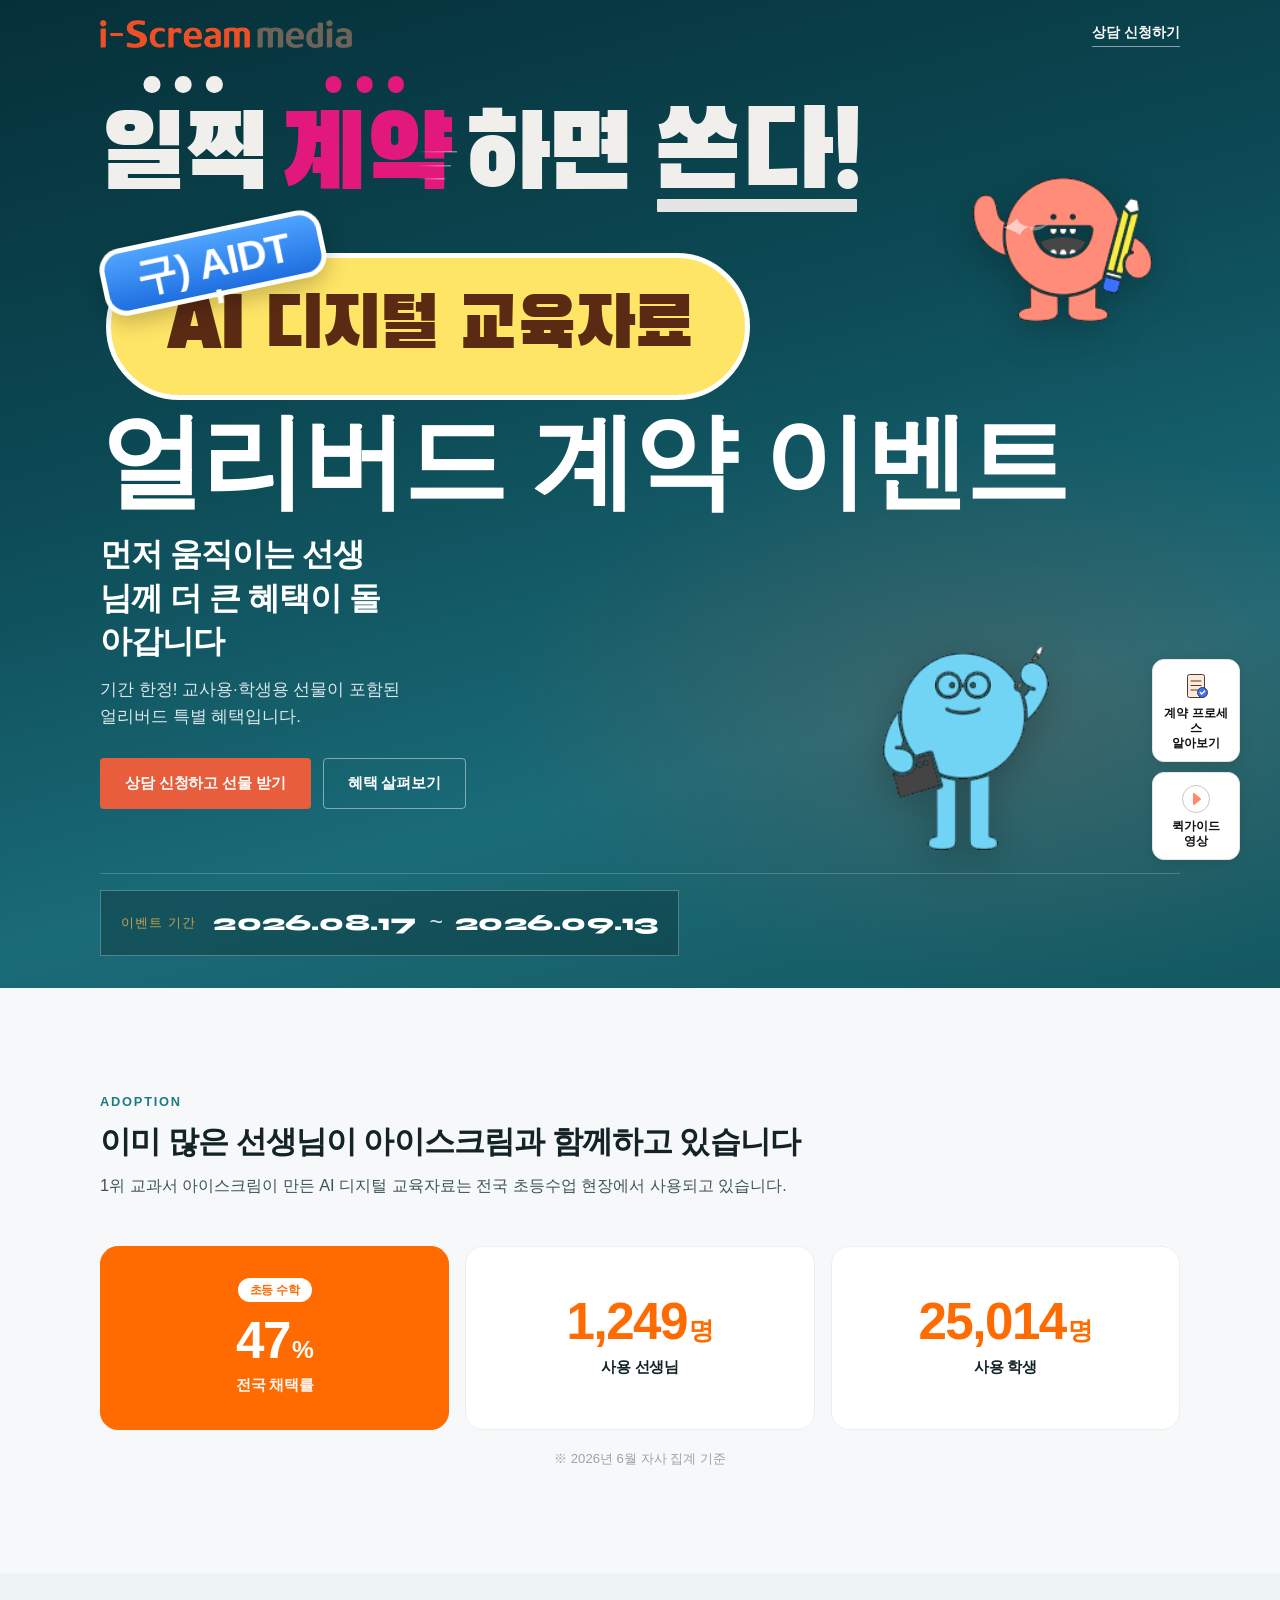
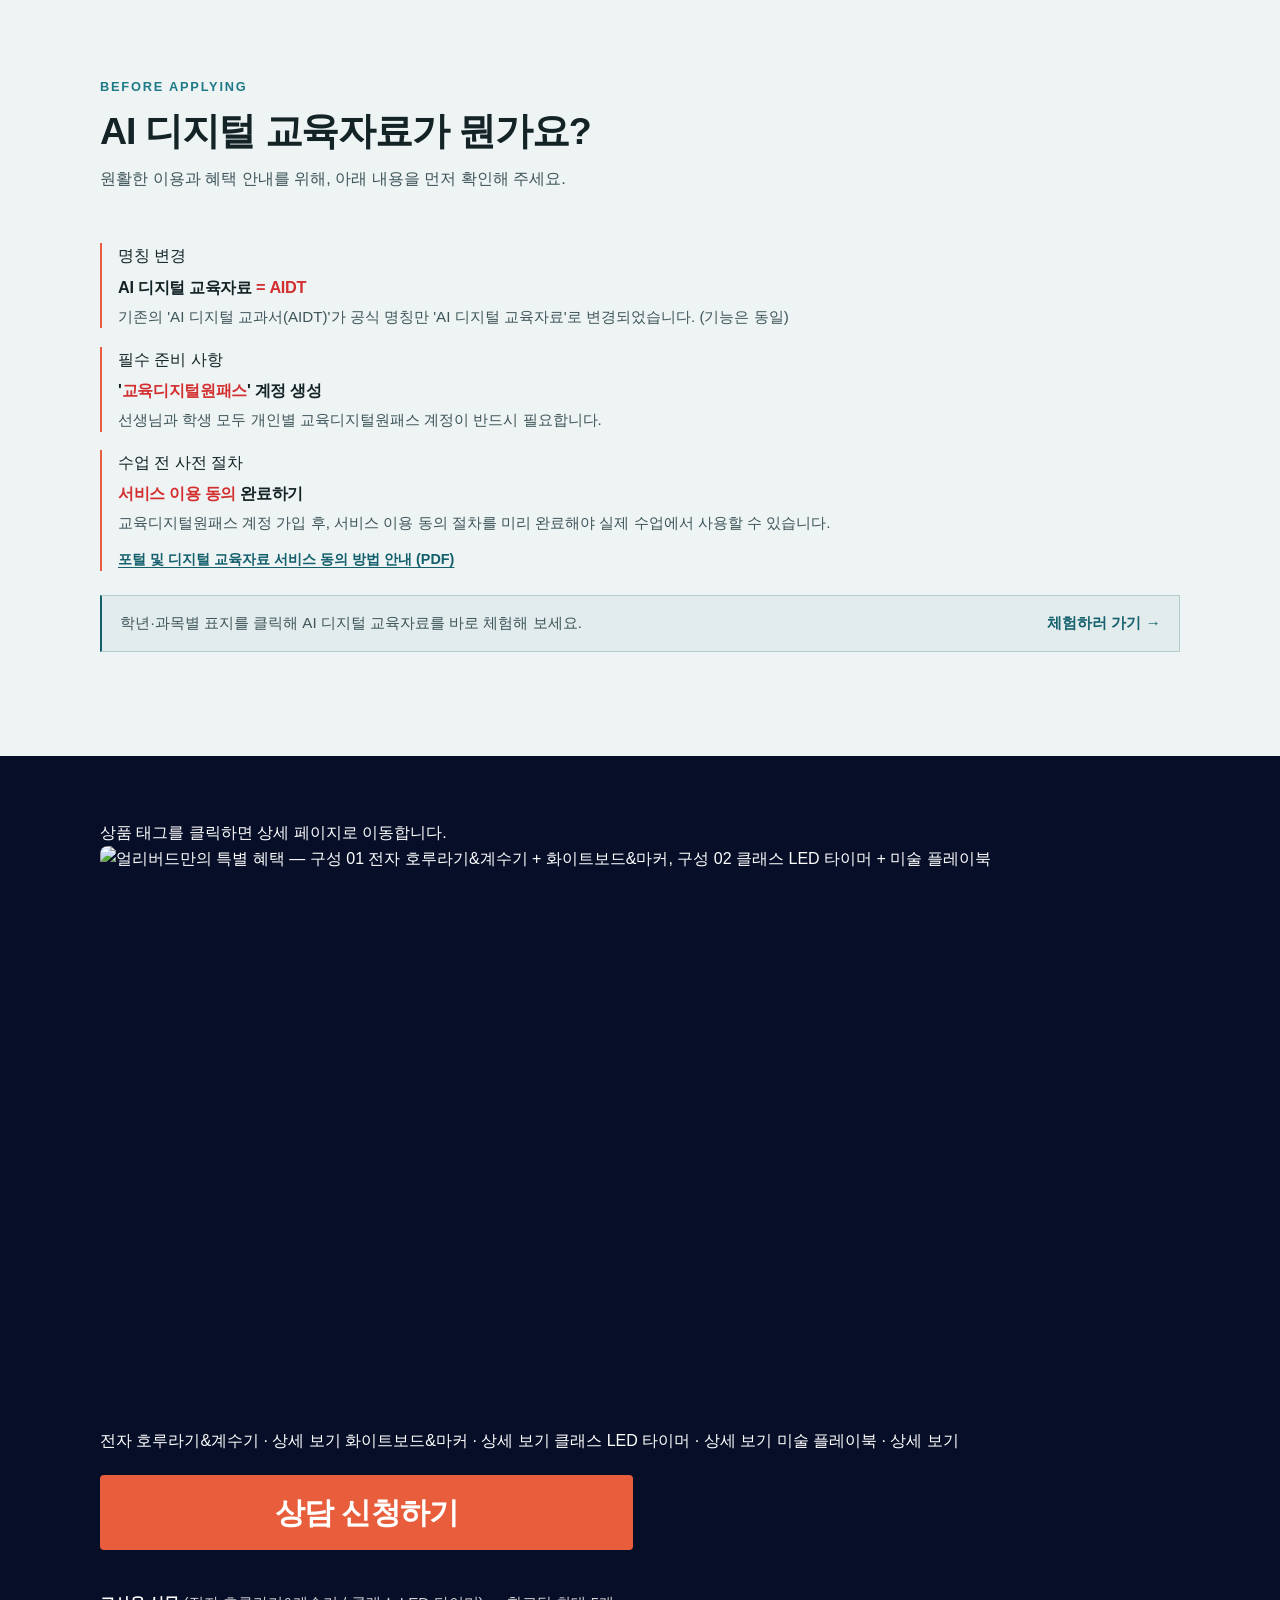
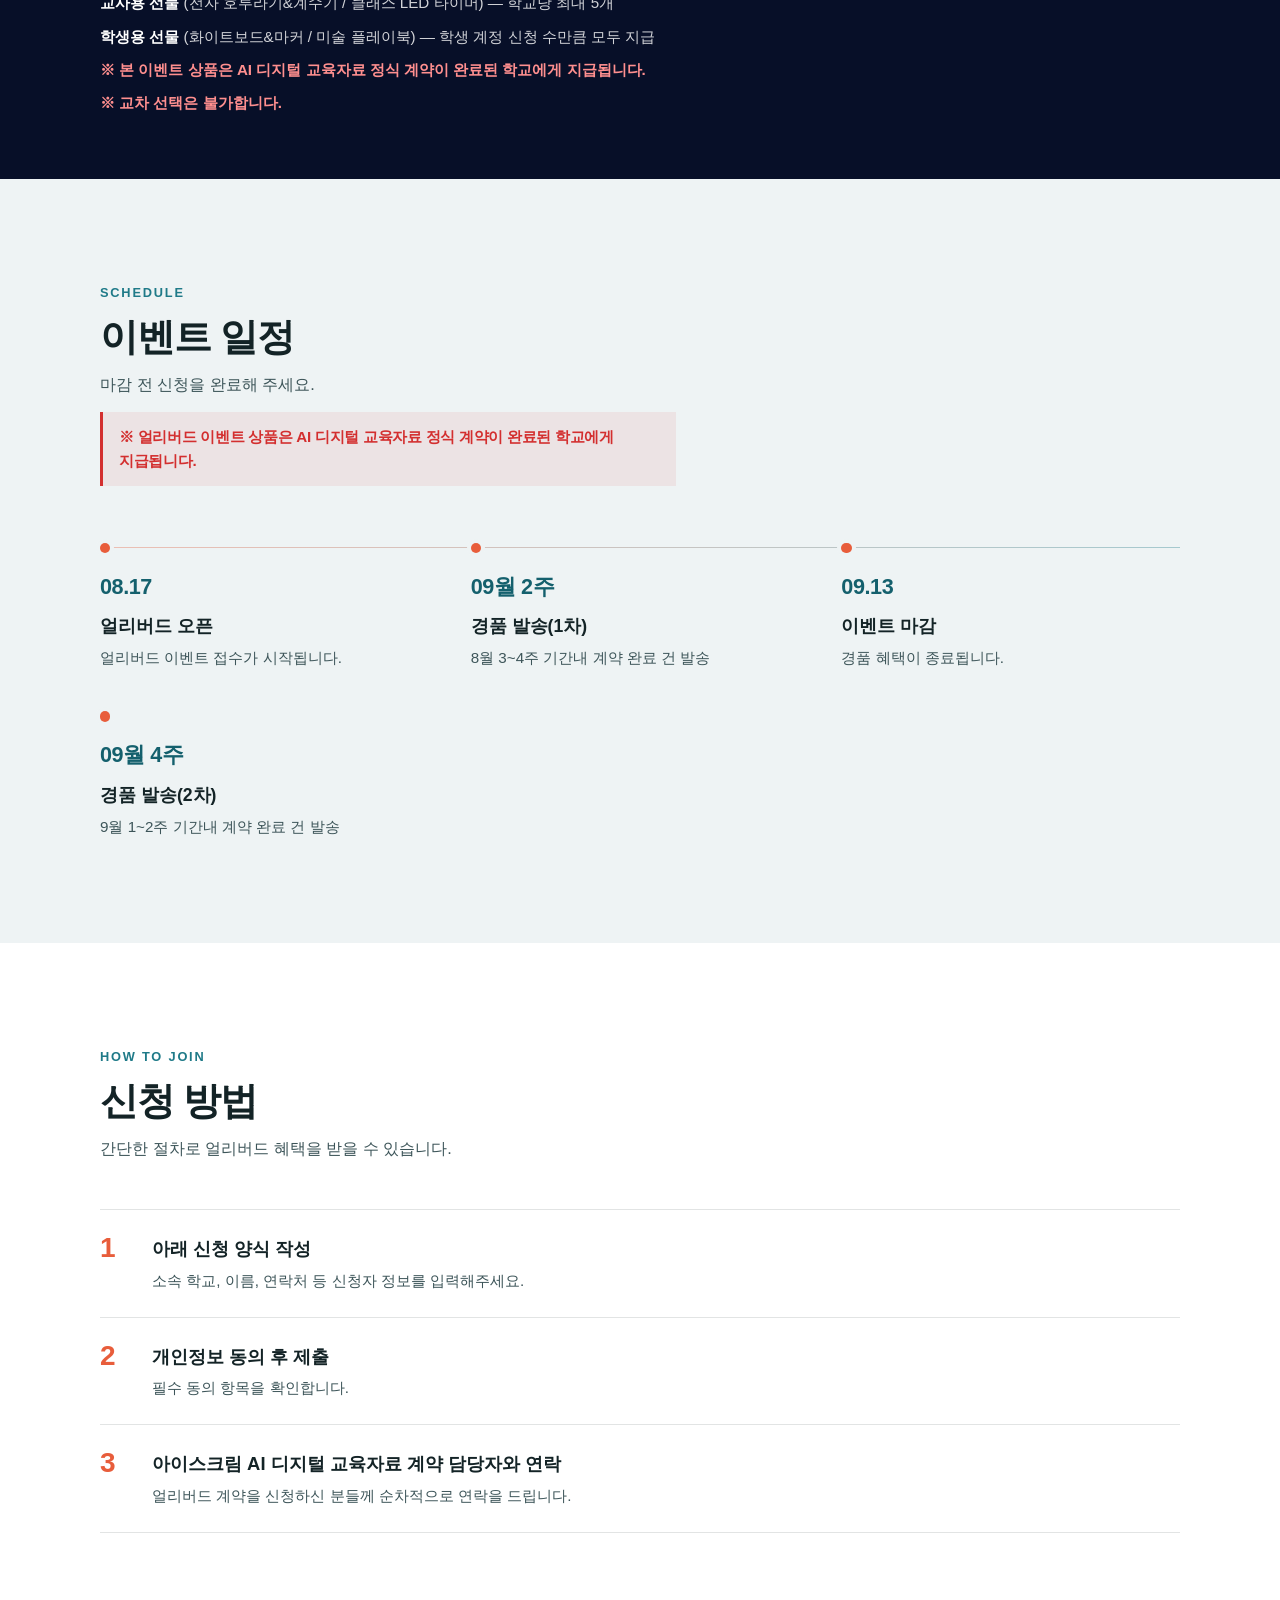
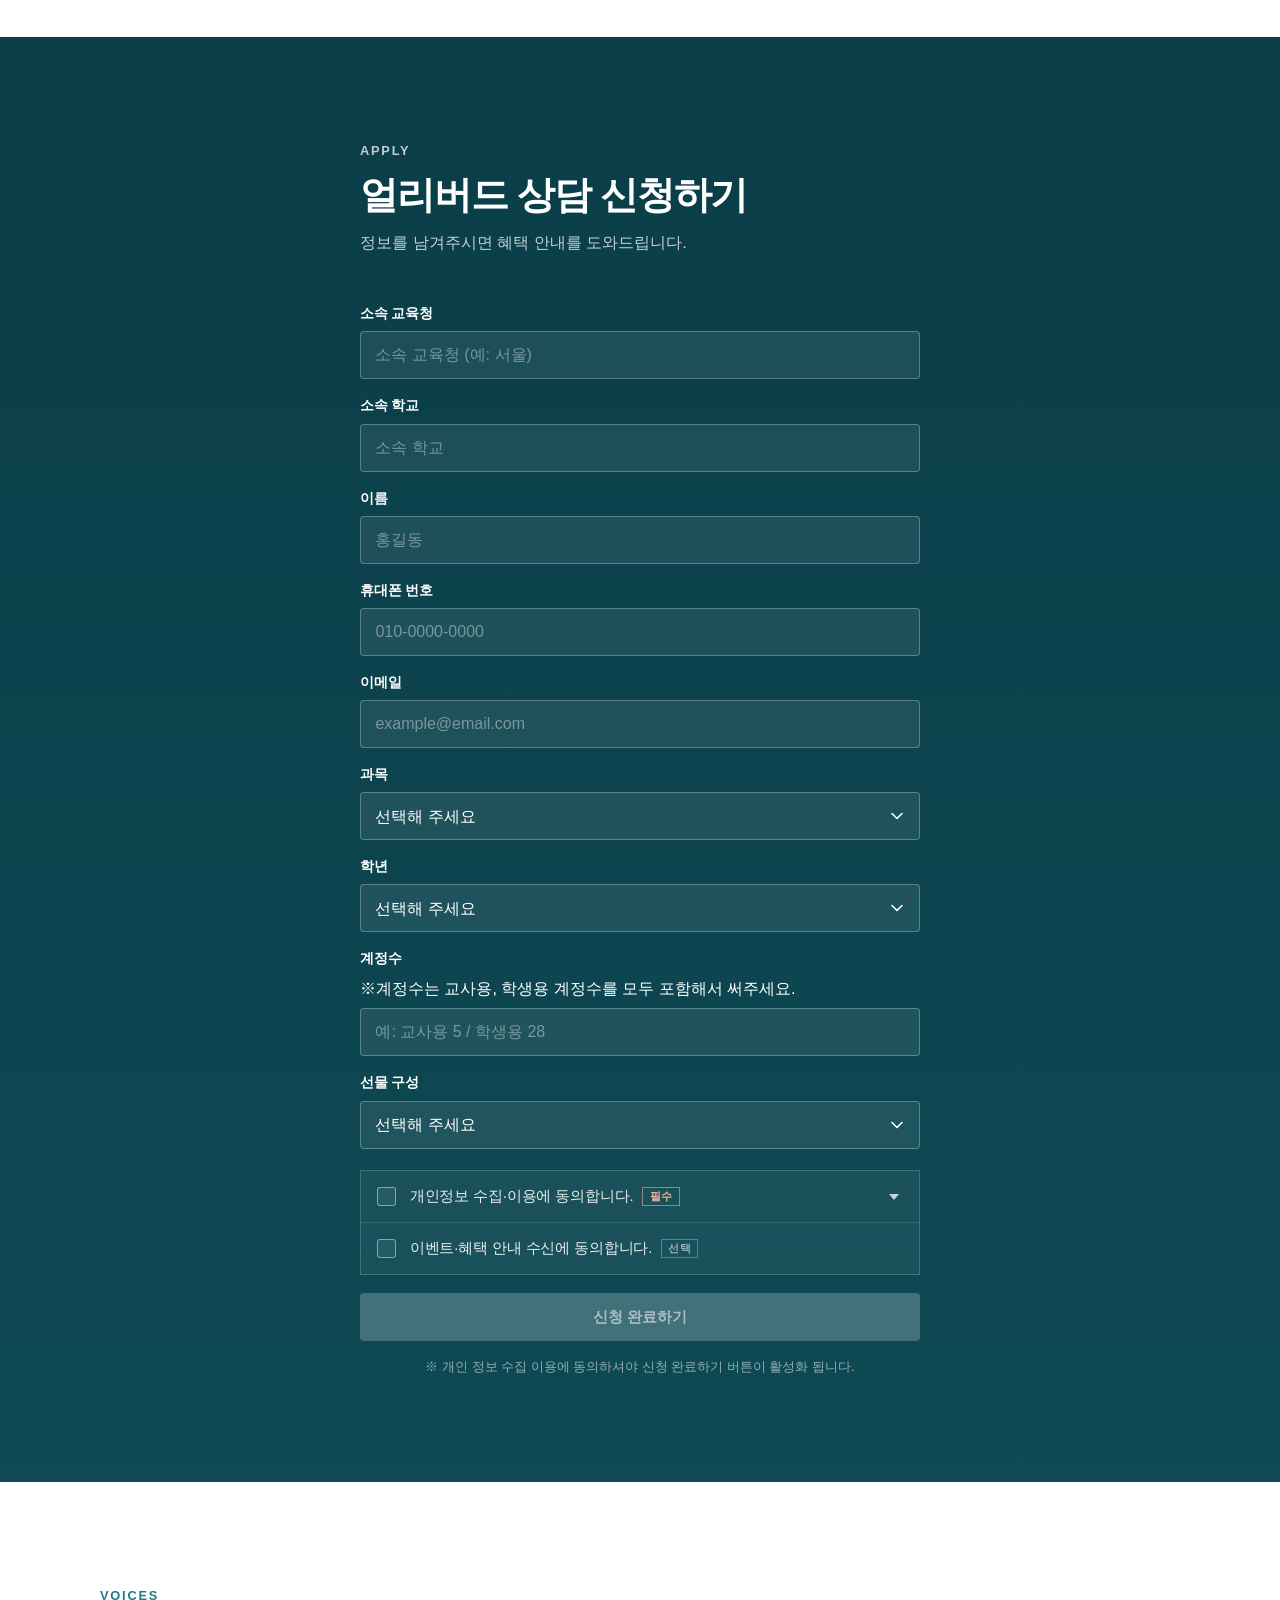
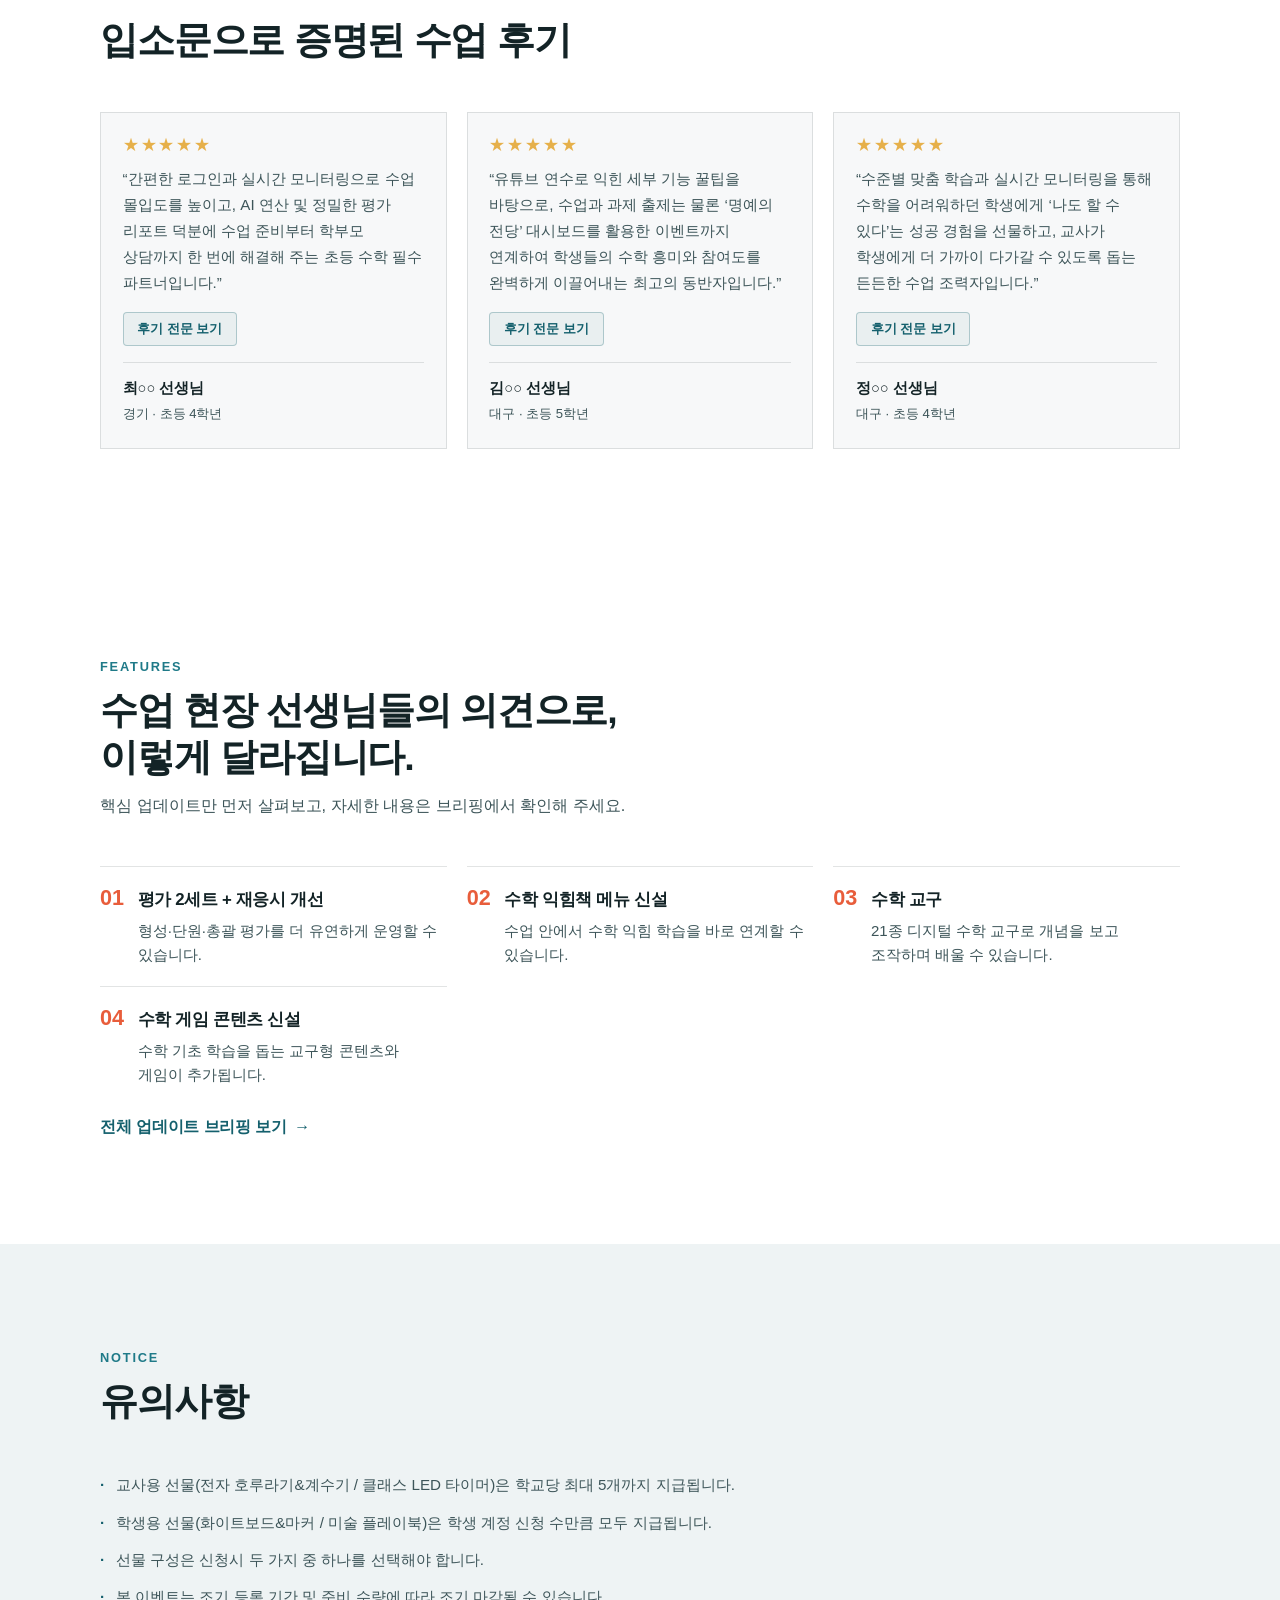
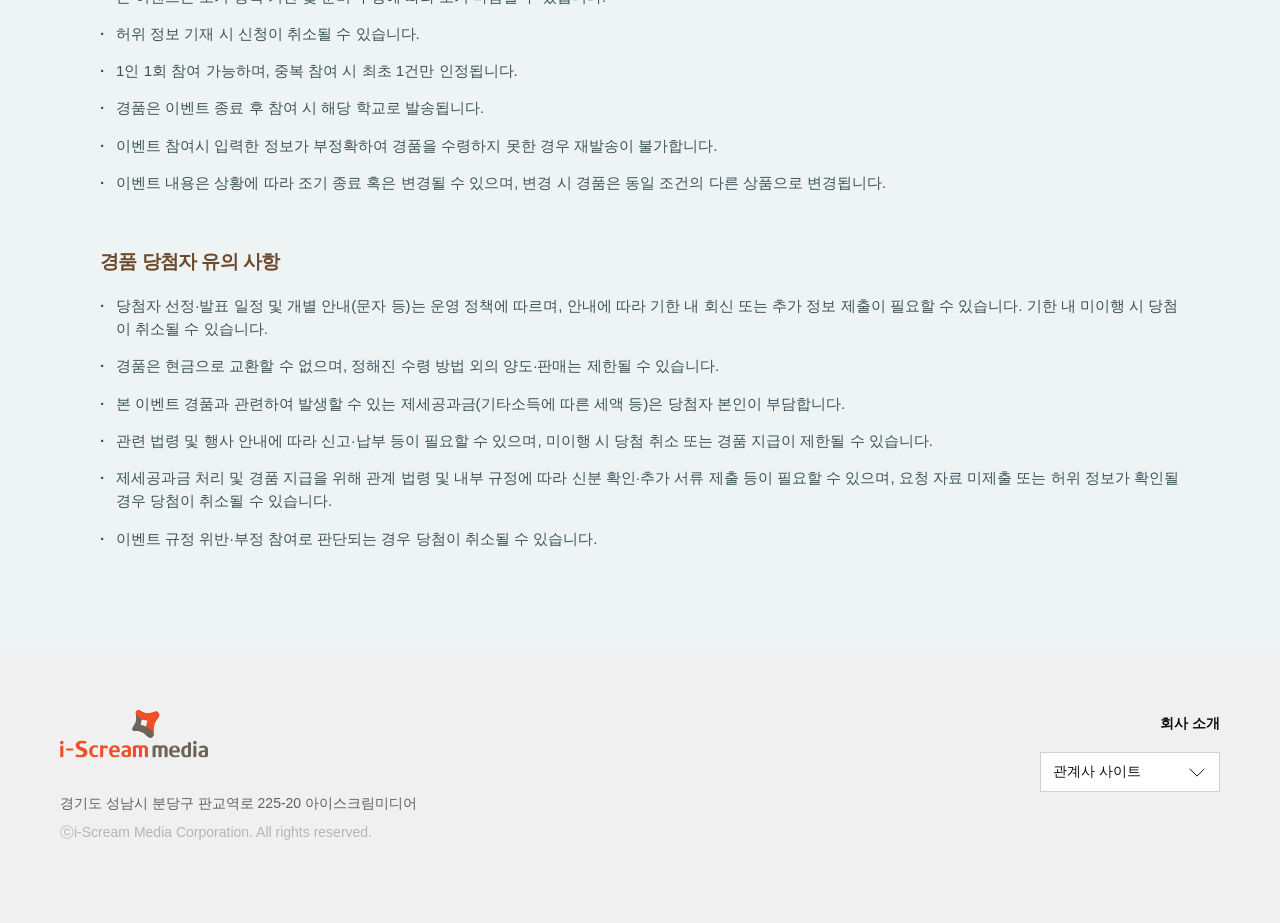
==== index.html @ b5ef143f "Add files via upload" ====
<!DOCTYPE html>
<html lang="ko">
<head>
  <meta charset="UTF-8" />
  <meta name="viewport" content="width=device-width, initial-scale=1.0" />
  <title>Early Bird Event | 얼리버드 이벤트</title>
  <meta name="description" content="얼리버드 이벤트 — 조기 등록 시 특별 혜택을 제공합니다." />
  <link rel="preconnect" href="https://cdn.jsdelivr.net" />
  <link rel="stylesheet" href="https://cdn.jsdelivr.net/gh/orioncactus/pretendard@v1.3.9/dist/web/variable/pretendardvariable-dynamic-subset.min.css" />
  <link rel="preconnect" href="https://fonts.googleapis.com" />
  <link rel="preconnect" href="https://fonts.gstatic.com" crossorigin />
  <link href="https://fonts.googleapis.com/css2?family=Black+Han+Sans&family=Outfit:wght@500;700;800&family=Syne:wght@700;800&display=swap" rel="stylesheet" />
  <link rel="stylesheet" href="css/styles.css" />
</head>
<body>
  <!-- ========== 1. HERO ========== -->
  <header class="hero" id="top">
    <div class="hero__sky" aria-hidden="true"></div>
    <div class="hero__chars" aria-hidden="true">
      <img class="hero__char hero__char--3" src="images/chars/char3.png" alt="" />
      <img class="hero__char hero__char--4" src="images/chars/char4.png" alt="" />
    </div>
    <div class="hero__birds" aria-hidden="true">
      <svg class="bird bird--1" viewBox="0 0 64 24" fill="none"><path d="M2 14c8-2 14-8 18-12 2 6 8 10 16 11-6 2-10 6-12 11C16 18 8 16 2 14Z" fill="currentColor"/><path d="M36 13c8 1 16 0 26-4-6 6-14 10-22 9l-4-5Z" fill="currentColor" opacity=".7"/></svg>
      <svg class="bird bird--2" viewBox="0 0 64 24" fill="none"><path d="M2 14c8-2 14-8 18-12 2 6 8 10 16 11-6 2-10 6-12 11C16 18 8 16 2 14Z" fill="currentColor"/><path d="M36 13c8 1 16 0 26-4-6 6-14 10-22 9l-4-5Z" fill="currentColor" opacity=".7"/></svg>
      <svg class="bird bird--3" viewBox="0 0 64 24" fill="none"><path d="M2 14c8-2 14-8 18-12 2 6 8 10 16 11-6 2-10 6-12 11C16 18 8 16 2 14Z" fill="currentColor"/><path d="M36 13c8 1 16 0 26-4-6 6-14 10-22 9l-4-5Z" fill="currentColor" opacity=".7"/></svg>
    </div>

    <nav class="nav">
      <a
        class="nav__brand"
        href="https://aidt.i-scream.co.kr/"
        target="_blank"
        rel="noopener noreferrer"
      >
        <img
          class="nav__logo"
          src="i-screammedia-logo.png"
          alt="아이스크림미디어"
        />
      </a>
      <a class="nav__cta" href="#apply">상담 신청하기</a>
    </nav>

    <div class="hero__content">
      <div class="hero__headline">
        <p class="hero__hook" aria-label="일찍 계약하면 쏜다!">
          <span class="hook__part hook__part--early">일찍</span>
          <span class="hook__part hook__part--key">계약</span>
          <span class="hook__part hook__part--mid">하면</span>
          <span class="hook__part hook__part--bang">쏜다!</span>
        </p>

        <div class="aidt-badge" aria-label="구) AIDT AI 디지털 교육자료">
          <span class="aidt-badge__tag">구) AIDT</span>
          <span class="aidt-badge__bar">AI 디지털 교육자료</span>
        </div>

        <p class="hero__brand">얼리버드 계약 이벤트</p>
      </div>
      <h1 class="hero__title">먼저 움직이는 선생님께 더 큰 혜택이 돌아갑니다</h1>
      <p class="hero__lead">기간 한정! 교사용·학생용 선물이 포함된 얼리버드 특별 혜택입니다.</p>
      <div class="hero__actions">
        <a class="btn btn--primary btn--hero-pulse" href="#apply">상담 신청하고 선물 받기</a>
        <a class="btn btn--ghost" href="#benefits">혜택 살펴보기</a>
      </div>
    </div>

    <div class="hero__meta">
      <p class="hero__period hero__period--emphasis">
        <span class="label">이벤트 기간</span>
        <strong>2026.08.17 <span class="hero__period-sep">~</span> 2026.09.13</strong>
      </p>
    </div>
  </header>

  <main>

    <!-- ========== ADOPTION ========== -->
    <section class="section adoption" id="adoption">
      <div class="container">
        <header class="section__head">
          <p class="eyebrow">Adoption</p>
          <h2 class="section__title">이미 많은 선생님이 아이스크림과 함께하고 있습니다</h2>
          <p class="section__desc">
            1위 교과서 아이스크림이 만든 AI 디지털 교육자료는 전국 초등수업 현장에서 사용되고 있습니다.
          </p>
        </header>

        <div class="adoption__stats">
          <div class="adoption__stat adoption__stat--highlight">
            <p class="adoption__badge">초등 수학</p>
            <p class="adoption__value">47<span>%</span></p>
            <p class="adoption__meta">전국 채택률</p>
          </div>
          <div class="adoption__stat">
            <p class="adoption__value">1,249<span>명</span></p>
            <p class="adoption__meta">사용 선생님</p>
          </div>
          <div class="adoption__stat">
            <p class="adoption__value">25,014<span>명</span></p>
            <p class="adoption__meta">사용 학생</p>
          </div>
        </div>
        <p class="adoption__note">※ 2026년 6월 자사 집계 기준</p>
      </div>
    </section>


    <!-- ========== 5-1. PREP BEFORE APPLY ========== -->
    <section class="section prep" id="prep">
      <div class="container">
        <header class="section__head">
          <p class="eyebrow">Before applying</p>
          <h2 class="section__title">AI 디지털 교육자료가 뭔가요?</h2>
          <p class="section__desc">원활한 이용과 혜택 안내를 위해, 아래 내용을 먼저 확인해 주세요.</p>
        </header>

        <div class="prep-note">
          <ul class="prep-note__list">
            <li>
              <p class="prep-note__label">명칭 변경</p>
              <strong>AI 디지털 교육자료 <em class="prep-note__em">= AIDT</em></strong>
              <span>기존의 'AI 디지털 교과서(AIDT)'가 공식 명칭만 'AI 디지털 교육자료'로 변경되었습니다. (기능은 동일)</span>
            </li>
            <li>
              <p class="prep-note__label">필수 준비 사항</p>
              <strong>'<em class="prep-note__em">교육디지털원패스</em>' 계정 생성</strong>
              <span>선생님과 학생 모두 개인별 교육디지털원패스 계정이 반드시 필요합니다.</span>
            </li>
            <li>
              <p class="prep-note__label">수업 전 사전 절차</p>
              <strong><em class="prep-note__em">서비스 이용 동의</em> 완료하기</strong>
              <span>교육디지털원패스 계정 가입 후, 서비스 이용 동의 절차를 미리 완료해야 실제 수업에서 사용할 수 있습니다.</span>
              <a
                class="prep-note__file"
                href="./포털%20및%20디지털%20교육자료%20서비스%20동의%20방법안내_v1.4.pdf"
                download="포털 및 디지털 교육자료 서비스 동의 방법안내_v1.4.pdf"
                target="_blank"
                rel="noopener noreferrer"
              >
                포털 및 디지털 교육자료 서비스 동의 방법 안내 (PDF)
              </a>
            </li>
          </ul>
          <a
            class="prep-note__cta"
            href="https://aidt.i-scream.co.kr/"
            target="_blank"
            rel="noopener noreferrer"
          >
            학년·과목별 표지를 클릭해 AI 디지털 교육자료를 바로 체험해 보세요.
            <span>체험하러 가기 →</span>
          </a>
        </div>
      </div>
    </section>


    <!-- ========== 2. BENEFITS ========== -->
    <section class="section benefits benefits--banner" id="benefits">
      <div class="container">
        <p class="benefits-banner__hint">상품 태그를 클릭하면 상세 페이지로 이동합니다.</p>
        <figure class="benefits-banner">
          <img
            src="gift1.png"
            alt="얼리버드만의 특별 혜택 — 구성 01 전자 호루라기&amp;계수기 + 화이트보드&amp;마커, 구성 02 클래스 LED 타이머 + 미술 플레이북"
            width="2790"
            height="1504"
            loading="eager"
            decoding="async"
          />
          <div class="benefits-hotspots">
            <a
              class="benefits-hotspot benefits-hotspot--1"
              href="https://i-screammall.co.kr/goods/detail/1154176?infDispCtgNoGbCd=06&amp;infDispCtgNo="
              target="_blank"
              rel="noopener noreferrer"
            >
              <span class="benefits-hotspot__dot" aria-hidden="true"></span>
              <span class="benefits-hotspot__label">전자 호루라기&amp;계수기 · 상세 보기</span>
            </a>
            <a
              class="benefits-hotspot benefits-hotspot--2"
              href="https://i-screammall.co.kr/goods/detail/945533?infDispCtgNoGbCd=06&amp;infDispCtgNo="
              target="_blank"
              rel="noopener noreferrer"
            >
              <span class="benefits-hotspot__dot" aria-hidden="true"></span>
              <span class="benefits-hotspot__label">화이트보드&amp;마커 · 상세 보기</span>
            </a>
            <a
              class="benefits-hotspot benefits-hotspot--3 benefits-hotspot--label-left"
              href="https://i-screammall.co.kr/goods/detail/11262295?infDispCtgNoGbCd=06&amp;infDispCtgNo="
              target="_blank"
              rel="noopener noreferrer"
            >
              <span class="benefits-hotspot__dot" aria-hidden="true"></span>
              <span class="benefits-hotspot__label">클래스 LED 타이머 · 상세 보기</span>
            </a>
            <a
              class="benefits-hotspot benefits-hotspot--4 benefits-hotspot--label-left"
              href="https://i-screammall.co.kr/goods/detail/889853?infDispCtgNoGbCd=06&amp;infDispCtgNo="
              target="_blank"
              rel="noopener noreferrer"
            >
              <span class="benefits-hotspot__dot" aria-hidden="true"></span>
              <span class="benefits-hotspot__label">미술 플레이북 · 상세 보기</span>
            </a>
          </div>
        </figure>

        <div class="benefits-actions">
          <a class="btn btn--primary benefits-actions__btn" href="#apply">상담 신청하기</a>
        </div>

        <ul class="gift-notes">
          <li><strong>교사용 선물</strong> (전자 호루라기&amp;계수기 / 클래스 LED 타이머) — 학교당 최대 5개</li>
          <li><strong>학생용 선물</strong> (화이트보드&amp;마커 / 미술 플레이북) — 학생 계정 신청 수만큼 모두 지급</li>
          <li class="gift-notes__alert">※ 본 이벤트 상품은 AI 디지털 교육자료 정식 계약이 완료된 학교에게 지급됩니다.</li>
          <li class="gift-notes__alert">※ 교차 선택은 불가합니다.</li>
        </ul>
      </div>
    </section>


    <!-- ========== 4. PERIOD / TIMELINE ========== -->
    <section class="section timeline" id="period">
      <div class="container">
        <header class="section__head">
          <p class="eyebrow">Schedule</p>
          <h2 class="section__title">이벤트 일정</h2>
          <p class="section__desc">마감 전 신청을 완료해 주세요.</p>
          <p class="timeline__note">※ 얼리버드 이벤트 상품은 AI 디지털 교육자료 정식 계약이 완료된 학교에게 지급됩니다.</p>
        </header>

        <ol class="steps">
          <li class="step">
            <span class="step__date">08.17</span>
            <h3 class="step__title">얼리버드 오픈</h3>
            <p class="step__text">얼리버드 이벤트 접수가 시작됩니다.</p>
          </li>
          <li class="step">
            <span class="step__date">09월 2주</span>
            <h3 class="step__title">경품 발송(1차)</h3>
            <p class="step__text">8월 3~4주 기간내 계약 완료 건 발송</p>
          </li>
          <li class="step">
            <span class="step__date">09.13</span>
            <h3 class="step__title step__title--alert">이벤트 마감</h3>
            <p class="step__text">경품 혜택이 종료됩니다.</p>
          </li>
          <li class="step">
            <span class="step__date">09월 4주</span>
            <h3 class="step__title">경품 발송(2차)</h3>
            <p class="step__text">9월 1~2주 기간내 계약 완료 건 발송</p>
          </li>
        </ol>
      </div>
    </section>


    <!-- ========== 5. HOW TO APPLY ========== -->
    <section class="section how" id="how">
      <div class="container">
        <header class="section__head">
          <p class="eyebrow">How to join</p>
          <h2 class="section__title">신청 방법</h2>
          <p class="section__desc">간단한 절차로 얼리버드 혜택을 받을 수 있습니다.</p>
        </header>

        <ol class="howto">
          <li class="howto__item">
            <span class="howto__num">1</span>
            <div>
              <h3><!-- 수정 -->아래 신청 양식 작성</h3>
              <p>소속 학교, 이름, 연락처 등 신청자 정보를 입력해주세요.</p>
            </div>
          </li>
          <li class="howto__item">
            <span class="howto__num">2</span>
            <div>
              <h3><!-- 수정 -->개인정보 동의 후 제출</h3>
              <p><!-- 수정 -->필수 동의 항목을 확인합니다.</p>
            </div>
          </li>
          <li class="howto__item">
            <span class="howto__num">3</span>
            <div>
              <h3>아이스크림 AI 디지털 교육자료 계약 담당자와 연락</h3>
              <p>얼리버드 계약을 신청하신 분들께 순차적으로 연락을 드립니다.</p>
            </div>
          </li>
        </ol>
      </div>
    </section>


    <!-- ========== 6. APPLY CTA / FORM ========== -->
    <section class="section apply" id="apply">
      <div class="container container--narrow">
        <header class="section__head section__head--light">
          <p class="eyebrow">Apply</p>
          <h2 class="section__title">얼리버드 상담 신청하기</h2>
          <p class="section__desc">정보를 남겨주시면 혜택 안내를 도와드립니다.</p>
        </header>

        <form class="form" action="#" method="post">
          <div class="form__row">
            <label for="office">소속 교육청</label>
            <input id="office" name="office" type="text" placeholder="소속 교육청 (예: 서울)" required />
          </div>
          <div class="form__row">
            <label for="school">소속 학교</label>
            <input id="school" name="school" type="text" placeholder="소속 학교" required />
          </div>
          <div class="form__row">
            <label for="name">이름</label>
            <input id="name" name="name" type="text" placeholder="홍길동" autocomplete="name" required />
          </div>
          <div class="form__row">
            <label for="phone">휴대폰 번호</label>
            <input
              id="phone"
              name="phone"
              type="tel"
              placeholder="010-0000-0000"
              autocomplete="tel"
              inputmode="numeric"
              pattern="\d{3}-\d{3,4}-\d{4}"
              title="000-0000-0000 형식으로 입력해 주세요"
              required
            />
          </div>
          <div class="form__row">
            <label for="email">이메일</label>
            <input id="email" name="email" type="email" placeholder="example@email.com" autocomplete="email" required />
          </div>
          <div class="form__row">
            <label for="subject">과목</label>
            <select id="subject" name="subject" required>
              <option value="">선택해 주세요</option>
              <option value="수학">수학</option>
              <option value="영어">영어</option>
            </select>
          </div>
          <div class="form__row">
            <label for="grade">학년</label>
            <select id="grade" name="grade" required>
              <option value="">선택해 주세요</option>
              <option value="3학년">3학년</option>
              <option value="4학년">4학년</option>
              <option value="5학년">5학년</option>
              <option value="6학년">6학년</option>
            </select>
          </div>
          <div class="form__row">
            <label for="accounts">계정수</label>
            <p class="form__hint">※계정수는 교사용, 학생용 계정수를 모두 포함해서 써주세요.</p>
            <input
              id="accounts"
              name="accounts"
              type="text"
              placeholder="예: 교사용 5 / 학생용 28"
              required
            />
          </div>
          <div class="form__row">
            <label for="gift">선물 구성</label>
            <select id="gift" name="gift" required>
              <option value="">선택해 주세요</option>
              <option value="pack1">구성 01 · 전자 호루라기&amp;계수기 + 화이트보드&amp;마커</option>
              <option value="pack2">구성 02 · 클래스 LED 타이머 + 미술 플레이북</option>
            </select>
          </div>

          <div class="consent">
            <div class="consent-item">
              <div class="check-row">
                <label class="check">
                  <input id="privacy" type="checkbox" name="privacy" required />
                  <span class="check__box" aria-hidden="true"></span>
                  <span class="check__text">
                    개인정보 수집·이용에 동의합니다.
                    <em class="check__badge check__badge--required">필수</em>
                  </span>
                </label>
                <button
                  type="button"
                  class="consent-toggle"
                  aria-expanded="false"
                  aria-controls="privacy-detail"
                  aria-label="개인정보 수집·이용 안내 펼치기"
                >
                  <span class="consent-toggle__icon" aria-hidden="true"></span>
                </button>
              </div>
              <div class="consent-detail" id="privacy-detail" hidden>
                <p class="consent-detail__title">※ 개인정보 수집·이용 안내</p>
                <p>이벤트 참여 확인, 당첨자 선정 및 경품 발송을 위해 개인정보(소속 교육청, 학교명, 이름, 연락처)를 수집·이용합니다.</p>
                <p>수집된 개인정보는 이벤트 운영, 본인 확인, 중복 참여 방지, 당첨 안내 및 경품 발송 목적으로만 이용되며 개인정보는 이벤트 종료 및 경품 발송 목적 달성 시 즉시 파기합니다.</p>
                <p class="consent-detail__subtitle">[개인정보 제3자 제공 안내]</p>
                <ul>
                  <li>제공받는 자 : 다우기술</li>
                  <li>제공 항목 : 이름, 연락처</li>
                  <li>제공 목적 : 경품 발송</li>
                  <li>보유 및 이용 기간 : 경품 발송 완료 시까지</li>
                </ul>
                <p>※ 개인정보 수집·이용 및 제3자 제공에 동의를 거부할 권리가 있으나 동의하지 않을 경우 이벤트 참여 및 경품 제공이 제한될 수 있습니다.</p>
              </div>
            </div>
            <label class="check">
              <input type="checkbox" name="marketing" />
              <span class="check__box" aria-hidden="true"></span>
              <span class="check__text">
                이벤트·혜택 안내 수신에 동의합니다.
                <em class="check__badge check__badge--optional">선택</em>
              </span>
            </label>
          </div>

          <button class="btn btn--primary btn--block" type="submit" id="submit-btn" disabled>신청 완료하기</button>
          <p class="form__note">※ 개인 정보 수집 이용에 동의하셔야 신청 완료하기 버튼이 활성화 됩니다.</p>
        </form>
      </div>
    </section>


    <!-- ========== VOICES / REVIEWS ========== -->
    <section class="section voices" id="reviews">
      <div class="container">
        <header class="section__head">
          <p class="eyebrow">Voices</p>
          <h2 class="section__title">입소문으로 증명된 수업 후기</h2>
        </header>

        <div class="review-grid">
          <article class="review-card">
            <p class="review-card__rating" aria-label="별점 5점">★★★★★</p>
            <p class="review-card__body">“간편한 로그인과 실시간 모니터링으로 수업 몰입도를 높이고, AI 연산 및 정밀한 평가 리포트 덕분에 수업 준비부터 학부모 상담까지 한 번에 해결해 주는 초등 수학 필수 파트너입니다.”</p>
            <button type="button" class="review-more-btn" data-review="review-1" data-review-name="최○○ 선생님" data-review-school="경기 · 초등 4학년">후기 전문 보기</button>
            <footer class="review-card__author">
              <span class="review-card__name">최○○ 선생님</span>
              <span class="review-card__school">경기 · 초등 4학년</span>
            </footer>
            <template id="reviewFull-review-1">
              <p>안녕하세요. 저는 수학 4학년을 사용하고 있습니다. 저는 아이스크림 AIDT를 다음과 같이 사용하고 있습니다.</p>
              <strong>1. (프롤로그) 로그인 지옥에서 해방</strong>
              <p>헬스장에서 가장 무거운 것은 헬스장 출입문이라고 하듯이, 에듀테크 사용에 있어서 가장 어려운 것은 로그인입니다. 여러 선생님들이 로그인 과정에서 한계를 느끼시고 많은 포기를 하곤 하죠. 하지만 AIDT는 일단 코드로 로그인을 하여 로그인 지옥에서 해방 될 수 있습니다.</p>
              <strong>2. (but! 로그인의 속도가 각자 다름에도 불구하고) ‘스스로 학습’을 통한 시간 조절</strong>
              <p>초등학교 어린이들은 그 누구보다 인내심이 부족합니다. 로그인의 속도는 각자 다른데, 똑똑하고 눈치빠르게 빨리 로그인을 완료한 어린이들은 아쉽게도 인내심이 부족합니다. ‘로그인 했어요, 뭐해야 되요?’ ‘로그인 했어요, 뭐해야 되요?’ 이제 이 말을 듣지 않아도 됩니다. 로그인을 빨리 하고 준비가 완료된 학생들은 ‘스스로 학습’에 들어가서 &lt;AI매일수학&gt;을 통해 배운 내용을 복습할 수 있죠. 여기서 중요한 것은 이미 수업한 내용에서만 할 수 있다는 것! 배우지 않은 내용은 실행이 되지 않아서 좋습니다. 그리고 연산의 필요성은 두말하면 잔소리입니다. &lt;AI연산&gt;으로 무한의 연산 연습을 할 수 있습니다. 여기서 끝이 아니라 &lt;오답 노트&gt;, &lt;선생님 과제&gt;까지 기다릴 시간이 모자랄 정도로 할 것들이 많습니다. 이렇게 알찬 시간을 보내다 보면 어느새 모든 친구들의 로그인이 완료되고 본격적인 수업이 시작됩니다.</p>
              <strong>3. (어디까지 진도를 나갔더라 고민할 것도 없이) 메인화면에 &lt;수업 바로 시작하기&gt;를 누르면 지난 시간에 이은 차시로 바로 이동</strong>
              <p>초등학교 선생님들은 여러 과목을 가르칩니다. 사람이다 보니 모든 과목의 진도를 머릿속에 넣고 다니지 않습니다. 갑작스럽게 다가온 수학시간, 선생님이 진도를 모른다고 하면 조금 부끄러울 수 있습니다. 하지만 AIDT 접속만 하면 메인 화면에 &lt;수업 바로 시작하기&gt;를 통해 정말로 수업을 바로 시작할 수 있습니다. 정말 편리한 기능입니다.</p>
              <strong>4. (지겨운 수학시간을 깨우는) 경쾌한 딸깍 소리, 그리고 학생들의 활동</strong>
              <p>수학을 사랑하는 학생은 소수입니다. 그중에 반은 잘난척을 하기 위해 그냥 좋아한다고 합니다. 왜냐면 수학은 상당한 정신적 노력이 필요하기 때문입니다. 태블릿으로 하는 수학 수업이지만 그래도 수학은 수학, 조금은 지겨울 수 있습니다. 하지만 쉴 틈 없이 경쾌하게 들려오는 &lt;딸깍, 딸깍&gt; 소리! 학생들이 직접 활동을 할 때마다 들려오는 그 소리는 교실에 생기를 불어 넣어 줍니다. 그래서 선생님인 저도 가끔 수업이 지루해질 때면 일부러 딸깍 소리를 몇 번 내 주곤 합니다. 학생들이 딴 생각할 틈도 없이, 교사와 학생들의 상호작용이 끊임 없이 일어날 수 있게 학생들의 활동하는 순간들이 많습니다. 혹시 딴 짓을 한다 해도 &lt;모니터&gt; 기능을 통해서 제어할 수 있습니다. 빙그레 웃으며 “동식(가명)아? 너의 화면은 좀 다른 것 같네?” 라고 하면 동식이가 깜짝 놀라며 원래의 수업으로 돌아오곤 했습니다.</p>
              <strong>5. (말해 뭐해, 소소하지만 유용한) 타이머, 뽑기, AI수학교구</strong>
              <p>수업 중간중간 학생들에게 미션을 내어 줄 때, 시간을 무한정으로 줄 수는 없습니다. 3분, 5분, 1분 등 타이머가 필요할 때, 찾고 또 탭을 따로 열고 하는 시간은 한창 진지했던 수업의 흐름을 무참히 깨버립니다. 하지만 수업화면 바로 밑에 누가 봐도 잘 보이도록 &lt;타이머&gt;가 있습니다. 이것은 못 찾는게 더 어려울 정도로 찾기 쉬운 위치에 있습니다. 그리고 더불어서 뽑기 기능은 우리 반의 수업 시간을 더 뜨겁게 만들어줍니다. 그리고 AI 수학 교구인 알지오매스는 학생들이 얼마나 좋아하느냐면, 문제를 빨리 풀고 알지오매스를 하고 있을 정도입니다.</p>
              <strong>6. (최고의 기능은 바로) 평가 기능</strong>
              <p>AIDT의 기능 중 다른 기능 모두 포기하고 하나만 남겨준다고 한다면 저는 평가 기능을 선택하겠습니다. 정말 세상 좋아졌구나 라고 가장 잘 느끼게 해주는 기능입니다. 본격적인 공부를 시작하기 전에 진단평가를 통해 현재 내 실력을 점검하고, 형성평가를 통해 오늘 수업을 잘 이해했는지 확인할 수 있고, 단원이 끝나고 난 후 단원평가를 위해 나 자신을 진지하게 돌아보는 경건한 시간을 가질 수 있었습니다. 이러한 기능들은 먼저 채점의 고통에서 벗어나게 해주었으며, 심지어 그 결과를 분석까지 해주어서 학생을 파악하는 데 큰 힘이 되었습니다. 그냥 단순하게 누가 잘하고 못하고의 분석이 아니라 수학 교과 역량 분석 및 내용체계 영역 분석까지 내로라하는 전문 분석기관에서 유료로 해주는 분석 못지않게 유용합니다. 이러한 전문적인 분석은 학생 및 학부모와 학습 상담을 할 때 꼭 필요한 기능입니다.</p>
              <strong>7. (미처 말하지 못한) 사용자 편의를 위한 여러 기능들</strong>
              <p>목록 화면을 통해 원하는 페이지로 한꺼번에 이동하는 것, 메인 화면에 우리반 누적 성취율(느림), 학년 평균 누적 성취율(느림)을 통해 교사에게 좀 더 열심히 지도해야겠다는 반성과 성찰의 기회를 제공하는 것, AI 보조교사 샘버디와의 다정한 말투를 통해 나 혼자가 아니라는 안도감과 따뜻한 격려와 위로를 받는 점.</p>
              <strong>8. 아이스크림 AIDT 사랑해요</strong>
            </template>
          </article>

          <article class="review-card">
            <p class="review-card__rating" aria-label="별점 5점">★★★★★</p>
            <p class="review-card__body">“유튜브 연수로 익힌 세부 기능 꿀팁을 바탕으로, 수업과 과제 출제는 물론 ‘명예의 전당’ 대시보드를 활용한 이벤트까지 연계하여 학생들의 수학 흥미와 참여도를 완벽하게 이끌어내는 최고의 동반자입니다.”</p>
            <button type="button" class="review-more-btn" data-review="review-2" data-review-name="김○○ 선생님" data-review-school="대구 · 초등 5학년">후기 전문 보기</button>
            <footer class="review-card__author">
              <span class="review-card__name">김○○ 선생님</span>
              <span class="review-card__school">대구 · 초등 5학년</span>
            </footer>
            <template id="reviewFull-review-2">
              <p>안녕하세요? 저는 5학년 수학을 현재 아이스크림 AI 디지털교육자료를 활용하고 있습니다. 제가 3월부터 지금까지 사용한 후기는 다음과 같습니다.</p>
              <strong>1. AI 디지털교육자료의 등불이 되어준 유튜브 연수</strong>
              <p>3월에 구독 계약과 학생들 계정 등록, 동의서 처리 문제 등으로 3월 초부터 시작하기는 무리가 있어 차츰 준비를 하면서 AI 디지털교육자료를 도입하였어요. 아이스크림 AI 디지털교육자료를 어떻게 활용하면 좋을지 고민하고 있었는데, 마침 영어/수학 교과서 저자가 알려주는 아이스크림 AI 디지털교육자료 유튜브 연수가 있어 듣게 되었어요. 세부 기능과 활용 꿀팁을 하나하나 설명해주어서 어떻게 운영하면 좋을지 감을 잡는데, 도움이 많이 되었답니다. 수학만 쓰고 있어 영어를 볼 일이 없었는데, 수학과 영어를 둘 다 들을 수 있어 비교하면서 살펴볼 수 있었어요. 유튜브 연수 이후로 본격적으로 AI 디지털교육자료를 사용하기 시작했어요.</p>
              <strong>2. 수업의 시작부터 끝까지</strong>
              <p>AI 디지털교육자료 수업 형태가 다양하지만, 저는 일단 시작부터 끝까지 AI 디지털교육자료로 하고 있어요. 교과서의 내용이 온전히 들어가 있고, 연산 문제를 풀 때는 학생들이 연습장 기능을 활성화시켜 계산할 수 있고, 그림과 관련된 부분은 터치 한 번만으로 쉽게 확인할 수 있어서 활동 과정을 유연하게 대처하면서 수업을 운영할 수 있었어요. 제일 마지막에 마무리 문제는 유형별로 다양하게 제공되고 문제 수준도 적당하여 학생들의 이해도를 파악하는데 도움이 많이 되었어요.</p>
              <strong>3. 수업 재구성</strong>
              <p>매번 수업을 재구성할 수는 없지만, AI 디지털교육자료의 핵심 기능(AIDT)에 해당하는 흥미(Interesting)를 위해서 종종 활용하고 있어요. OX퀴즈나 URL링크를 적당히 넣으면 학생 참여도를 높일 수 있어서 학생들도 즐거워합니다. AI 수학교구에서 부족한 부분은 툴킷에서 제공하는 수학 도구와 연계하여 매쓰러닝센터, 폴리패드 등 디지털 수학교구를 수업 중에 활용하면서 학생들의 흥미를 높이려고 하였어요.</p>
              <strong>4. 수학점핑학교 이벤트 연계</strong>
              <p>수학점핑학교 대상 학년이라 관련 예산을 쓰면서 학생들의 참여율을 높이기 위해 월별 이벤트를 하고 있어요. 매일 AI 디지털교육자료 참여를 유도하기 위해 스스로 학습을 꾸준히 하는 학생들에게 간식/상품을 주고 있어요. 아이스크림 AI 디지털교육자료에서 명예의 전당이라는 근사한 타이틀로 우수학생 5명을 학기별/월별로 볼 수 있는 대시보드가 제공되어 있어 학생들의 동기부여를 높이는데, 도움이 되고 있어요. 5월부터 도입하였는데, 5위 안에 들어가기 위해 집에서 열심히 하는 아이들이 기특해서 6월에는 상품을 좀 더 업그레이드할 예정이에요.</p>
              <strong>5. 편리한 과제 출제</strong>
              <p>수학익힘책이 수업에 들어가 있지 않아 아쉬웠는데, 과제에서 간편 출제만으로 쉽게 수익에 있는 문제를 제출할 수 있어요. 처음에는 과제를 바로 풀도록 했는데, 요즘은 수익책에 먼저 풀고 답을 올리는 방식으로 활용하고 있어요. 물론 시간이 부족할 때는 마무리 문제만으로 끝낼 때도 있지만, 시간을 고려해서 과제 출제를 활용하고 있어요. 수업 종료 후 해당 차시 과제 출제가 가능해서 가급적이면 학생들에게 수익책을 직접 풀면서 제출 시간을 확보하고 있어요.</p>
              <strong>6. 많은 정보를 알려주는 대시보드</strong>
              <p>AI 디지털교육자료에서 교사를 위한 샘버디, 학생을 위한 런버디가 있어요. AI 디지털교육자료에서 대시보드를 어떻게 활용하느냐가 중요하다고 생각해요. 학습이력, 평가결과, 과제제출 등 다양한 정보를 대시보드에서 알려주는데, 여기서 보조교사인 샘버디의 멘트가 도움이 될 때가 많이 있어요. 데이터 기반으로 만들어진 AI 디지털교육자료이기에 꾸준히 수업, 평가, 과제를 활용하면서 나온 데이터 정보를 대시보드를 통해 활용하려고 해요. 제가 자주 보는건 수업 리포트/평가 리포트인데, 단원 데이터가 누적될수록 우리반 학생에 적합한 정보를 알려주는거 같아요.</p>
              <p>이제 도입 2년차라 아직까지 시행착오를 겪고 있지만, 점진적으로 개선되고 있어 긍정적으로 활용하고 있어요. 교사와 학생이 집단 지성의 힘으로 함께 만들어가는 아이스크림 AI 디지털교육자료의 앞날을 응원합니다^^</p>
            </template>
          </article>

          <article class="review-card">
            <p class="review-card__rating" aria-label="별점 5점">★★★★★</p>
            <p class="review-card__body">“수준별 맞춤 학습과 실시간 모니터링을 통해 수학을 어려워하던 학생에게 ‘나도 할 수 있다’는 성공 경험을 선물하고, 교사가 학생에게 더 가까이 다가갈 수 있도록 돕는 든든한 수업 조력자입니다.”</p>
            <button type="button" class="review-more-btn" data-review="review-3" data-review-name="정○○ 선생님" data-review-school="대구 · 초등 4학년">후기 전문 보기</button>
            <footer class="review-card__author">
              <span class="review-card__name">정○○ 선생님</span>
              <span class="review-card__school">대구 · 초등 4학년</span>
            </footer>
            <template id="reviewFull-review-3">
              <p>“선생님! 오늘은 저 혼자 힘으로 다 풀었어요!” 올해 4학년 수학 시간, 가장 기억에 남는 말입니다.</p>
              <p>사실 저는 학기 초만 해도 AI 디지털 교육자료(AIDT)를 수업에 본격적으로 활용하는 것이 조금 조심스러웠습니다. 태블릿을 활용하면 아이들이 집중을 못 하지는 않을까, 단순히 ‘재미있는 활동’으로만 소비되지는 않을까 걱정도 있었습니다. 그런데 몇 달간 실제로 사용해보니, 지금은 오히려 “왜 진작 이렇게 못 했을까?” 싶은 생각이 들 정도입니다.</p>
              <p>4학년 수학은 학생 간 학습 격차가 꽤 크게 벌어지는 시기라고 느낍니다. 어떤 아이는 곱셈과 나눗셈을 잘 하는 반면, 어떤 아이는 분수 개념에서부터 막히기도 합니다. 이전에는 같은 문제지를 나눠주고, 빨리 끝나는 학생은 기다리고 어려워하는 학생은 점점 자신감을 잃는 경우가 많았습니다.</p>
              <p>그런데 아이스크림 AIDT를 활용하면서 교실 분위기가 조금씩 달라졌습니다. 수준별 문제를 통해 학생들이 자기 속도에 맞게 학습할 수 있게 되니, 수학을 어려워하던 학생들도 포기하지 않고 끝까지 문제를 붙들고 있는 시간이 늘어났습니다. 특히 기억에 남는 학생이 있습니다. 평소 수학 시간만 되면 한숨을 쉬고, “저 못해요…”를 먼저 말하던 친구였는데, 어느 날 패드를 붙잡고 한 문제를 계속 다시 풀더니 수업 끝날 무렵 활짝 웃으며 저에게 말했습니다.</p>
              <p>“선생님! 이거 보세요, 오늘은 저 혼자 힘으로 다 풀었어요!” 그 순간 교사인 저도 참 뭉클했습니다. 누군가에게는 평범한 한 문제일 수 있지만, 그 아이에게는 ‘나는 할 수 있다’는 경험이 된 것이니까요.</p>
              <p>실시간 모니터링 기능도 정말 유용했습니다. 이전에는 교실을 계속 돌아다니며 학생 상태를 확인해야 했다면, 이제는 어떤 학생이 어느 문제에서 오래 머물고 있는지 바로 확인할 수 있어 필요한 순간 즉시 도움을 줄 수 있었습니다. 실제로 어떤 학생은 문제를 이해하지 못한 줄 알았는데, 알고 보니 답 입력 방법을 헷갈려 계속 오답 처리되고 있다는 것도 발견할 수 있었습니다. 결과만 보면 몰랐을 작은 부분을 데이터가 알려준 덕분에, 학생도 억울함 없이 웃으며 다시 도전할 수 있었습니다.</p>
              <p>또 아이들이 생각보다 포인트, 배지, 아바타 꾸미기 기능에 정말 적극적으로 참여했습니다. “오늘 집에 가서 더 할거에요!” 쉬는 시간에도 스스로 복습하는 모습이 자연스럽게 생겼습니다. 억지로 시키지 않아도 자기주도학습 분위기가 만들어진다는 점이 특히 인상 깊었습니다.</p>
              <p>교사 입장에서도 변화가 컸습니다. 문제 제작, 형성평가 결과 정리, 학생별 학습 리포트 확인까지 훨씬 효율적으로 이루어지니, 단순 업무보다 학생들과 눈을 맞추고 이야기하는 시간에 더 집중할 수 있게 되었습니다.</p>
              <p>아이스크림 AIDT를 사용하며 가장 크게 느낀 점은, AI가 교사를 대신하는 것이 아니라 교사가 아이들에게 더 가까이 다가갈 수 있도록 도와주는 든든한 수업 조력자라는 것입니다.</p>
              <p>올해 저희 반 수학 시간은 정답만 배우는 시간이 아니라, “나도 할 수 있다”는 자신감을 배우는 시간이 되고 있습니다. 앞으로도 아이들과 함께 더 즐겁고 따뜻한 수학 교실을 만들어가고 싶습니다.^^</p>
            </template>
          </article>
        </div>
      </div>
    </section>

    <!-- ========== FEATURES (SUMMARY) ========== -->
    <section class="section features-summary" id="features">
      <div class="container">
        <header class="section__head">
          <p class="eyebrow">Features</p>
          <h2 class="section__title">수업 현장 선생님들의 의견으로,<br />이렇게 달라집니다.</h2>
          <p class="section__desc">핵심 업데이트만 먼저 살펴보고, 자세한 내용은 브리핑에서 확인해 주세요.</p>
        </header>

        <ol class="feature-highlights">
          <li class="feature-highlight">
            <span class="feature-highlight__num">01</span>
            <div>
              <h3 class="feature-highlight__title">평가 2세트 + 재응시 개선</h3>
              <p class="feature-highlight__text">형성·단원·총괄 평가를 더 유연하게 운영할 수 있습니다.</p>
            </div>
          </li>
          <li class="feature-highlight">
            <span class="feature-highlight__num">02</span>
            <div>
              <h3 class="feature-highlight__title">수학 익힘책 메뉴 신설</h3>
              <p class="feature-highlight__text">수업 안에서 수학 익힘 학습을 바로 연계할 수 있습니다.</p>
            </div>
          </li>
          <li class="feature-highlight">
            <span class="feature-highlight__num">03</span>
            <div>
              <h3 class="feature-highlight__title">수학 교구</h3>
              <p class="feature-highlight__text">21종 디지털 수학 교구로 개념을 보고 조작하며 배울 수 있습니다.</p>
            </div>
          </li>
          <li class="feature-highlight">
            <span class="feature-highlight__num">04</span>
            <div>
              <h3 class="feature-highlight__title">수학 게임 콘텐츠 신설</h3>
              <p class="feature-highlight__text">수학 기초 학습을 돕는 교구형 콘텐츠와 게임이 추가됩니다.</p>
            </div>
          </li>
        </ol>

        <a
          class="feature-briefing-link"
          href="https://i-screammedia.github.io/update-briefing/"
          target="_blank"
          rel="noopener noreferrer"
        >
          전체 업데이트 브리핑 보기
          <span aria-hidden="true">→</span>
        </a>
      </div>
    </section>

    <!-- ========== 7. NOTICE ========== -->
    <section class="section notice" id="notice">
      <div class="container">
        <header class="section__head">
          <p class="eyebrow">Notice</p>
          <h2 class="section__title">유의사항</h2>
        </header>
        <ul class="notice__list">
          <li>교사용 선물(전자 호루라기&amp;계수기 / 클래스 LED 타이머)은 학교당 최대 5개까지 지급됩니다.</li>
          <li>학생용 선물(화이트보드&amp;마커 / 미술 플레이북)은 학생 계정 신청 수만큼 모두 지급됩니다.</li>
          <li>선물 구성은 신청시 두 가지 중 하나를 선택해야 합니다.</li>
          <li>본 이벤트는 조기 등록 기간 및 준비 수량에 따라 조기 마감될 수 있습니다.</li>
          <li>허위 정보 기재 시 신청이 취소될 수 있습니다.</li>
          <li>1인 1회 참여 가능하며, 중복 참여 시 최초 1건만 인정됩니다.</li>
          <li>경품은 이벤트 종료 후 참여 시 해당 학교로 발송됩니다.</li>
          <li>이벤트 참여시 입력한 정보가 부정확하여 경품을 수령하지 못한 경우 재발송이 불가합니다.</li>
          <li>이벤트 내용은 상황에 따라 조기 종료 혹은 변경될 수 있으며, 변경 시 경품은 동일 조건의 다른 상품으로 변경됩니다.</li>
        </ul>

        <header class="section__head notice__subhead">
          <h2 class="section__title">경품 당첨자 유의 사항</h2>
        </header>
        <ul class="notice__list">
          <li>당첨자 선정·발표 일정 및 개별 안내(문자 등)는 운영 정책에 따르며, 안내에 따라 기한 내 회신 또는 추가 정보 제출이 필요할 수 있습니다. 기한 내 미이행 시 당첨이 취소될 수 있습니다.</li>
          <li>경품은 현금으로 교환할 수 없으며, 정해진 수령 방법 외의 양도·판매는 제한될 수 있습니다.</li>
          <li>본 이벤트 경품과 관련하여 발생할 수 있는 제세공과금(기타소득에 따른 세액 등)은 당첨자 본인이 부담합니다.</li>
          <li>관련 법령 및 행사 안내에 따라 신고·납부 등이 필요할 수 있으며, 미이행 시 당첨 취소 또는 경품 지급이 제한될 수 있습니다.</li>
          <li>제세공과금 처리 및 경품 지급을 위해 관계 법령 및 내부 규정에 따라 신분 확인·추가 서류 제출 등이 필요할 수 있으며, 요청 자료 미제출 또는 허위 정보가 확인될 경우 당첨이 취소될 수 있습니다.</li>
          <li>이벤트 규정 위반·부정 참여로 판단되는 경우 당첨이 취소될 수 있습니다.</li>
        </ul>
      </div>
    </section>
  </main>

  <!-- ========== FOOTER (AIDT 동일) ========== -->
  <footer class="site-footer">
    <div class="site-footer__wrap">
      <div class="site-footer__area">
        <div class="site-footer__info">
          <a class="site-footer__logo" href="https://aidt.i-scream.co.kr/" target="_blank" rel="noopener noreferrer">
            <img src="images/i-screammedia-footer-logo.svg" alt="아이스크림미디어" width="148" height="48" />
          </a>
          <p class="site-footer__addr">경기도 성남시 분당구 판교역로 225-20 아이스크림미디어</p>
          <p class="site-footer__copy">ⓒi-Scream Media Corporation. All rights reserved.</p>
        </div>

        <div class="site-footer__detail">
          <ul class="site-footer__links">
            <li>
              <a href="https://www.i-screammedia.com" target="_blank" rel="noopener noreferrer">회사 소개</a>
            </li>
          </ul>

          <div class="site-footer__sitemap">
            <button class="site-footer__sitemap-btn" type="button" aria-expanded="false" aria-controls="affiliate-menu">
              <span>관계사 사이트</span>
              <svg width="20" height="20" viewBox="0 0 20 20" fill="none" aria-hidden="true">
                <path d="M2.93 7.07L10 14.14l7.07-7.07" stroke="currentColor" stroke-linecap="round" stroke-linejoin="round" />
              </svg>
            </button>
            <div class="site-footer__sitemap-menu" id="affiliate-menu" hidden>
              <ul>
                <li><a href="https://www.i-scream.co.kr/" target="_blank" rel="noopener noreferrer">아이스크림</a></li>
                <li><a href="https://aidt.i-scream.co.kr/" target="_blank" rel="noopener noreferrer">AI 디지털 교육자료</a></li>
                <li><a href="https://teacher.i-scream.co.kr/index.do?sso=ok" target="_blank" rel="noopener noreferrer">연수원</a></li>
                <li><a href="https://www.i-screammall.co.kr/main/index?sso=check" target="_blank" rel="noopener noreferrer">아이스크림몰</a></li>
                <li><a href="https://www.hiclass.net/" target="_blank" rel="noopener noreferrer">하이클래스</a></li>
                <li><a href="https://www.tkbell.co.kr/user/main.do?oauth2=ok&amp;localeLanguage=ko" target="_blank" rel="noopener noreferrer">띵커벨</a></li>
                <li><a href="https://issamgpt.com/" target="_blank" rel="noopener noreferrer">issamGPT</a></li>
              </ul>
            </div>
          </div>
        </div>
      </div>
    </div>

    <div class="site-footer__quick" aria-label="바로가기">
      <a class="site-footer__quick-btn" href="https://aidt.i-scream.co.kr/howtocontract" target="_blank" rel="noopener noreferrer">
        <svg width="32" height="32" viewBox="0 0 32 32" fill="none" aria-hidden="true">
          <rect x="7.5" y="4.5" width="17" height="23" rx="2" fill="#FFE8D6" stroke="#404040"/>
          <path d="M11 11h10M11 15.5h10M11 20h6.5" stroke="#404040" stroke-linecap="round"/>
          <circle cx="22.5" cy="22.5" r="5" fill="#3B71FE" stroke="#404040"/>
          <path d="M20.3 22.5l1.4 1.4 3-3" stroke="#fff" stroke-width="1.4" stroke-linecap="round" stroke-linejoin="round"/>
        </svg>
        <span>계약 프로세스<br />알아보기</span>
      </a>
      <a class="site-footer__quick-btn" href="https://youtube.com/watch?v=DYfKK1X7hE8&amp;list=PLPdWeq43TRgeKhnOaOwmdSSnooT7kJUzy" target="_blank" rel="noopener noreferrer">
        <svg width="32" height="32" viewBox="0 0 32 32" fill="none" aria-hidden="true">
          <circle cx="16" cy="16" r="13.5" stroke="#CEC6C0"/>
          <path d="M20.6083 15.1352L14.4206 10.1875C13.8195 9.70689 13 10.2058 13 11.0524L13 20.9476C13 21.7942 13.8195 22.2931 14.4206 21.8125L20.6083 16.8648C21.1306 16.4473 21.1306 15.5528 20.6083 15.1352Z" fill="#FF8867"/>
        </svg>
        <span>퀵가이드<br />영상</span>
      </a>
    </div>
  </footer>

  <!-- 후기 전문 팝업 -->
  <div class="review-modal" id="reviewModal" hidden aria-hidden="true">
    <div class="review-modal__backdrop" id="reviewModalBackdrop"></div>
    <div class="review-modal__dialog" role="dialog" aria-modal="true" aria-labelledby="reviewModalName">
      <button type="button" class="review-modal__close" id="reviewModalClose" aria-label="닫기">×</button>
      <div class="review-modal__header">
        <p class="review-modal__rating" aria-label="별점 5점">★★★★★</p>
        <p class="review-modal__name" id="reviewModalName"></p>
        <p class="review-modal__school" id="reviewModalSchool"></p>
      </div>
      <div class="review-modal__body" id="reviewModalBody"></div>
    </div>
  </div>

  <script src="js/main.js"></script>
</body>
</html>
---- css/styles.css ----
/* =========================================
   Early Bird Landing — Design Tokens
   Direction: dawn / teal → coral sunrise
   ========================================= */
:root {
  --teal-deep: #0a3d48;
  --teal: #14606d;
  --teal-mid: #1f7a88;
  --coral: #e85d3b;
  --coral-soft: #f07a55;
  --gold: #e6b04a;
  --mist: #eef3f4;
  --ink: #132326;
  --ink-soft: #3d5559;
  --line: rgba(19, 35, 38, 0.12);
  --white: #ffffff;
  --radius: 4px;
  --max: 1080px;
  --font-display: "Syne", "Outfit", "Pretendard Variable", sans-serif;
  --font-body: "Pretendard Variable", "Pretendard", "Apple SD Gothic Neo", sans-serif;
  --ease: cubic-bezier(0.22, 1, 0.36, 1);
}

*,
*::before,
*::after {
  box-sizing: border-box;
}

html {
  scroll-behavior: smooth;
}

body {
  margin: 0;
  color: var(--ink);
  font-family: var(--font-body);
  font-weight: 400;
  line-height: 1.6;
  background: var(--mist);
  -webkit-font-smoothing: antialiased;
}

/* Hero keeps display fonts; rest of page uses Pretendard for readability */
main,
.site-footer,
.review-modal {
  --font-display: var(--font-body);
}

main,
.site-footer,
.review-modal,
main button,
main input,
main select,
main textarea {
  font-family: var(--font-body);
}

img {
  max-width: 100%;
  display: block;
}

a {
  color: inherit;
  text-decoration: none;
}

ul,
ol {
  margin: 0;
  padding: 0;
  list-style: none;
}

h1,
h2,
h3,
p {
  margin: 0;
}

.container {
  width: min(100% - 2.5rem, var(--max));
  margin-inline: auto;
}

.container--narrow {
  width: min(100% - 2.5rem, 560px);
}

/* ---------- Buttons ---------- */
.btn {
  display: inline-flex;
  align-items: center;
  justify-content: center;
  gap: 0.5rem;
  min-height: 3rem;
  padding: 0.75rem 1.5rem;
  border: 1px solid transparent;
  border-radius: var(--radius);
  font-family: var(--font-body);
  font-size: 0.95rem;
  font-weight: 650;
  letter-spacing: -0.01em;
  cursor: pointer;
  transition: transform 0.35s var(--ease), background 0.25s ease, color 0.25s ease, border-color 0.25s ease;
}

.btn:hover {
  transform: translateY(-2px);
}

.btn--primary {
  background: var(--coral);
  color: var(--white);
}

.btn--primary:hover {
  background: var(--coral-soft);
}

.btn:disabled,
.btn--primary:disabled {
  background: rgba(255, 255, 255, 0.22);
  color: rgba(255, 255, 255, 0.55);
  cursor: not-allowed;
  transform: none;
  pointer-events: none;
}

.btn:disabled:hover,
.btn--primary:disabled:hover {
  background: rgba(255, 255, 255, 0.22);
  transform: none;
}

.btn--ghost {
  background: transparent;
  color: var(--white);
  border-color: rgba(255, 255, 255, 0.45);
}

.btn--ghost:hover {
  background: rgba(255, 255, 255, 0.1);
  border-color: rgba(255, 255, 255, 0.8);
}

.btn--block {
  width: 100%;
}

/* ---------- Nav ---------- */
.nav {
  position: relative;
  z-index: 3;
  display: flex;
  align-items: center;
  justify-content: space-between;
  width: min(100% - 2.5rem, var(--max));
  margin: 0 auto;
  padding: 1.25rem 0;
}

.nav__brand {
  display: inline-flex;
  align-items: center;
  line-height: 0;
}

.nav__logo {
  height: 28px;
  width: auto;
  display: block;
}

.nav__cta {
  font-size: 0.875rem;
  font-weight: 650;
  color: var(--white);
  border-bottom: 1px solid rgba(255, 255, 255, 0.5);
  padding-bottom: 0.15rem;
  transition: border-color 0.25s ease;
}

.nav__cta:hover {
  border-color: var(--white);
}

/* ---------- Hero ---------- */
.hero {
  position: relative;
  min-height: 100svh;
  display: flex;
  flex-direction: column;
  overflow: hidden;
  color: var(--white);
  isolation: isolate;
}

.hero__sky {
  position: absolute;
  inset: 0;
  z-index: 0;
  background:
    radial-gradient(ellipse 70% 50% at 78% 72%, rgba(232, 93, 59, 0.18) 0%, transparent 55%),
    linear-gradient(165deg, #063039 0%, #0c4a55 38%, #1a6b78 72%, #145860 100%);
  animation: skyShift 14s ease-in-out infinite alternate;
}

.hero__chars {
  position: absolute;
  inset: 0;
  z-index: 1;
  pointer-events: none;
  overflow: hidden;
}

.hero__char {
  position: absolute;
  width: auto;
  height: auto;
  object-fit: contain;
  user-select: none;
  filter: drop-shadow(0 10px 18px rgba(0, 0, 0, 0.25));
  opacity: 0;
  animation: charIn 0.9s var(--ease) forwards;
}

/* 연필 — 우측 상단 */
.hero__char--3 {
  width: clamp(110px, 14vw, 190px);
  right: 10%;
  top: 18%;
  animation-delay: 0.25s;
}

/* 안경+태블릿 — 우측 중단 */
.hero__char--4 {
  width: clamp(100px, 13vw, 175px);
  right: 18%;
  bottom: 14%;
  top: auto;
  animation-delay: 0.45s;
}

@keyframes charIn {
  from {
    opacity: 0;
    transform: translateY(16px) scale(0.96);
  }
  to {
    opacity: 1;
    transform: translateY(0) scale(1);
  }
}

.hero__birds {
  position: absolute;
  inset: 0;
  z-index: 1;
  pointer-events: none;
  color: rgba(255, 255, 255, 0.55);
}

.bird {
  position: absolute;
  width: 56px;
  height: auto;
}

.bird--1 {
  top: 28%;
  left: 12%;
  animation: fly 18s linear infinite;
}

.bird--2 {
  top: 36%;
  left: 42%;
  width: 40px;
  opacity: 0.7;
  animation: fly 22s linear infinite reverse;
  animation-delay: -4s;
}

.bird--3 {
  top: 22%;
  right: 18%;
  width: 48px;
  animation: fly 20s linear infinite;
  animation-delay: -8s;
}

.hero__content {
  position: relative;
  z-index: 2;
  flex: 1;
  display: flex;
  flex-direction: column;
  justify-content: center;
  width: min(100% - 2.5rem, var(--max));
  margin: 0 auto;
  padding: 2rem 0 4rem;
}

.hero__headline {
  display: flex;
  flex-direction: column;
  align-items: flex-start;
  gap: 0.55rem;
  margin-bottom: 1.35rem;
}

.hero__hook {
  display: flex;
  flex-wrap: wrap;
  align-items: flex-end;
  gap: 0.12em;
  margin: 0;
  font-family: "Black Han Sans", "Pretendard Variable", sans-serif;
  font-size: clamp(2.8rem, 9vw, 6.5rem);
  line-height: 1.05;
  letter-spacing: -0.02em;
  transform: skewX(-6deg);
  opacity: 0;
  animation: riseIn 0.9s var(--ease) 0.05s forwards;
}

.hook__part {
  position: relative;
  display: inline-block;
  color: #f1efec;
}

.hook__part--early::before,
.hook__part--key::before {
  content: "";
  position: absolute;
  top: -0.28em;
  left: 50%;
  width: 0.16em;
  height: 0.16em;
  border-radius: 50%;
  transform: translateX(-50%);
  background: currentColor;
  box-shadow: -0.3em 0 0 currentColor, 0.3em 0 0 currentColor;
}

.hook__part--early::before {
  color: #f1efec;
  background: #f1efec;
}

.hook__part--key {
  color: #e2187d;
}

.hook__part--key::before {
  color: #e2187d;
  background: #e2187d;
}

.hook__part--mid {
  position: relative;
}

.hook__part--mid::before {
  content: "";
  position: absolute;
  left: -0.45em;
  top: 0.35em;
  width: 0.4em;
  height: 0.45em;
  background:
    linear-gradient(90deg, transparent 0%, currentColor 100%) 0 20% / 100% 1.5px no-repeat,
    linear-gradient(90deg, transparent 0%, currentColor 100%) 0 50% / 85% 1.5px no-repeat,
    linear-gradient(90deg, transparent 0%, currentColor 100%) 0 80% / 70% 1.5px no-repeat;
  opacity: 0.5;
}

.hook__part--bang {
  position: relative;
  margin-left: 0.08em;
  color: #f1efec;
  font-size: 1.05em;
}

.hook__part--bang::after {
  content: "";
  position: absolute;
  left: 0.05em;
  right: 0.05em;
  bottom: 0.02em;
  height: 0.12em;
  background: currentColor;
  border-radius: 1px;
  opacity: 0.95;
}

/* 1st reference: 구, AIDT + AI 디지털 교육자료 */
.aidt-badge {
  position: relative;
  display: inline-flex;
  align-items: center;
  margin: 0.35rem 0 0.45rem;
  padding-top: 1.5rem;
  padding-left: 0.35rem;
  opacity: 0;
  animation: riseIn 0.9s var(--ease) 0.12s forwards;
}

.aidt-badge__bar {
  display: inline-flex;
  align-items: center;
  min-height: clamp(6.5rem, 14vw, 9.2rem);
  padding: 1.2rem 3.2rem 1.2rem 3.6rem;
  border: 5px solid #fff;
  border-radius: 999px;
  background: #ffe566;
  color: #5a2a12;
  font-family: "Black Han Sans", "Pretendard Variable", sans-serif;
  font-size: clamp(2.9rem, 7.2vw, 4.5rem);
  letter-spacing: -0.02em;
  line-height: 1;
  white-space: nowrap;
}

.aidt-badge__tag {
  position: absolute;
  top: 0;
  left: 0;
  z-index: 1;
  display: inline-flex;
  align-items: center;
  justify-content: center;
  min-height: 4.2rem;
  padding: 0.55rem 1.9rem;
  border: 5px solid #fff;
  border-radius: 22px;
  background: linear-gradient(180deg, #4ea4ff 0%, #1f6fe0 100%);
  color: #fff;
  font-family: "Pretendard Variable", "Pretendard", sans-serif;
  font-size: clamp(1.9rem, 4.4vw, 2.55rem);
  font-weight: 800;
  letter-spacing: -0.02em;
  line-height: 1;
  white-space: nowrap;
  transform: rotate(-12deg);
  box-shadow: 0 8px 22px rgba(0, 0, 0, 0.22);
}

.aidt-badge__tag::after {
  content: "";
  position: absolute;
  left: 50%;
  bottom: -12px;
  width: 5px;
  height: 14px;
  background: #fff;
  transform: translateX(-50%);
}

.hero__brand {
  font-family: var(--font-display);
  font-weight: 800;
  font-size: clamp(2.8rem, 9vw, 6.5rem);
  line-height: 0.92;
  letter-spacing: -0.03em;
  margin: 0;
  opacity: 0;
  animation: riseIn 0.9s var(--ease) 0.2s forwards;
}

.hero__title {
  max-width: 16ch;
  font-size: clamp(1.35rem, 3.2vw, 2rem);
  font-weight: 700;
  letter-spacing: -0.03em;
  line-height: 1.35;
  margin-bottom: 0.85rem;
  opacity: 0;
  animation: riseIn 0.9s var(--ease) 0.25s forwards;
}

.hero__lead {
  max-width: 34ch;
  font-size: 1.05rem;
  color: rgba(255, 255, 255, 0.85);
  margin-bottom: 1.75rem;
  opacity: 0;
  animation: riseIn 0.9s var(--ease) 0.4s forwards;
}

.hero__actions {
  display: flex;
  flex-wrap: wrap;
  gap: 0.75rem;
  opacity: 0;
  animation: riseIn 0.9s var(--ease) 0.55s forwards;
}

.hero__meta {
  position: relative;
  z-index: 2;
  width: min(100% - 2.5rem, var(--max));
  margin: 0 auto 2rem;
  padding-top: 1rem;
  border-top: 1px solid rgba(255, 255, 255, 0.2);
}

.hero__period {
  display: flex;
  flex-wrap: wrap;
  align-items: baseline;
  gap: 0.75rem 1.25rem;
  font-size: 0.95rem;
}

.hero__period .label {
  font-size: 0.75rem;
  letter-spacing: 0.08em;
  text-transform: uppercase;
  opacity: 0.7;
}

.hero__period strong {
  font-family: var(--font-display);
  font-weight: 700;
  letter-spacing: 0.02em;
}

.hero__period-sep {
  display: inline-block;
  margin: 0 0.2em;
  font-family: var(--font-body);
  font-weight: 500;
  opacity: 0.85;
}

.hero__period--emphasis {
  display: inline-flex;
  align-items: center;
  gap: 0.85rem 1.1rem;
  padding: 0.85rem 1.25rem;
  border: 1px solid rgba(255, 255, 255, 0.28);
  background: rgba(0, 0, 0, 0.22);
  animation: period-rise 0.9s var(--ease) both;
  animation-delay: 0.35s;
}

.hero__period--emphasis .label {
  font-size: 0.8rem;
  opacity: 0.85;
  color: var(--gold);
}

.hero__period--emphasis strong {
  font-size: clamp(1.15rem, 2.4vw, 1.45rem);
  font-weight: 800;
  letter-spacing: 0.01em;
}

@keyframes period-rise {
  from {
    opacity: 0;
    transform: translateY(12px);
  }
  to {
    opacity: 1;
    transform: translateY(0);
  }
}

.btn--hero-pulse {
  animation: hero-cta-pulse 2.4s var(--ease) infinite;
}

@keyframes hero-cta-pulse {
  0%,
  100% {
    box-shadow: 0 0 0 0 rgba(232, 93, 59, 0.45);
  }
  50% {
    box-shadow: 0 0 0 12px rgba(232, 93, 59, 0);
  }
}

@media (prefers-reduced-motion: reduce) {
  .hero__period--emphasis,
  .btn--hero-pulse {
    animation: none;
  }
}

/* ---------- Sections ---------- */
.section {
  padding: clamp(4rem, 10vw, 6.5rem) 0;
}

.section__head {
  margin-bottom: clamp(2rem, 5vw, 3rem);
  max-width: 36rem;
}

.section__head--light {
  color: var(--white);
}

.section__head--light .section__desc,
.section__head--light .eyebrow {
  color: rgba(255, 255, 255, 0.75);
}

.eyebrow {
  font-family: var(--font-display);
  font-size: 0.8rem;
  font-weight: 700;
  letter-spacing: 0.14em;
  text-transform: uppercase;
  color: var(--teal-mid);
  margin-bottom: 0.65rem;
}

.section__title {
  font-family: var(--font-body);
  font-size: clamp(1.6rem, 3.5vw, 2.35rem);
  font-weight: 750;
  letter-spacing: -0.03em;
  line-height: 1.25;
  margin-bottom: 0.65rem;
}

.section__desc {
  color: var(--ink-soft);
  font-size: 1.02rem;
}

/* ---------- Benefits ---------- */
/* ---------- Adoption ---------- */
.adoption {
  background: #f7f8f9;
}

.adoption .section__head {
  max-width: none;
}

.adoption .section__title {
  font-size: clamp(1.35rem, 2.4vw, 2rem);
  white-space: nowrap;
}

.adoption .section__desc {
  max-width: none;
  font-size: clamp(0.9rem, 1.5vw, 1.02rem);
  white-space: nowrap;
}

.adoption__stats {
  display: grid;
  grid-template-columns: repeat(3, 1fr);
  gap: 1rem;
}

.adoption__stat {
  display: flex;
  flex-direction: column;
  align-items: center;
  justify-content: center;
  gap: 0.45rem;
  min-height: 11.5rem;
  padding: 1.75rem 1.25rem;
  background: var(--white);
  border: 1px solid #eceff1;
  border-radius: 18px;
  text-align: center;
}

.adoption__stat--highlight {
  background: #ff6b00;
  border-color: #ff6b00;
  color: #fff;
}

.adoption__badge {
  display: inline-flex;
  align-items: center;
  justify-content: center;
  margin: 0 0 0.35rem;
  padding: 0.28rem 0.75rem;
  border-radius: 999px;
  background: #fff;
  color: #ff6b00;
  font-size: 0.78rem;
  font-weight: 750;
  letter-spacing: -0.02em;
  line-height: 1.2;
}

.adoption__value {
  margin: 0;
  font-family: var(--font-display);
  font-size: clamp(2.2rem, 4.5vw, 3.2rem);
  font-weight: 800;
  letter-spacing: -0.03em;
  line-height: 1;
  color: #ff6b00;
}

.adoption__stat--highlight .adoption__value {
  color: #fff;
}

.adoption__value span {
  font-size: 0.48em;
  font-weight: 700;
  margin-left: 0.08em;
  letter-spacing: -0.02em;
}

.adoption__meta {
  margin: 0;
  color: var(--ink);
  font-size: 0.95rem;
  font-weight: 650;
  letter-spacing: -0.02em;
}

.adoption__stat--highlight .adoption__meta {
  color: rgba(255, 255, 255, 0.95);
  font-weight: 600;
}

.adoption__note {
  margin-top: 1.15rem;
  color: #9aa3a8;
  font-size: 0.82rem;
  text-align: center;
}

/* ---------- Voices / Reviews ---------- */
.voices {
  background: var(--white);
}

.review-grid {
  display: grid;
  grid-template-columns: repeat(3, 1fr);
  gap: 1.25rem;
}

.review-card {
  display: flex;
  flex-direction: column;
  padding: 1.5rem 1.35rem;
  border: 1px solid var(--line);
  background: #f7f8f9;
}

.review-card__rating {
  margin: 0 0 0.85rem;
  font-size: 1rem;
  letter-spacing: 0.12em;
  color: var(--gold);
  line-height: 1;
}

.review-card__body {
  flex: 1;
  margin: 0;
  font-size: 0.95rem;
  line-height: 1.7;
  color: var(--ink-soft);
  word-break: keep-all;
}

.review-more-btn {
  align-self: flex-start;
  margin-top: 1rem;
  padding: 0.45rem 0.85rem;
  border: 1px solid rgba(20, 96, 109, 0.28);
  border-radius: var(--radius);
  background: rgba(20, 96, 109, 0.06);
  color: var(--teal);
  font-family: var(--font-body);
  font-size: 0.82rem;
  font-weight: 650;
  cursor: pointer;
  transition: background 0.2s ease, border-color 0.2s ease;
}

.review-more-btn:hover {
  background: rgba(20, 96, 109, 0.12);
  border-color: rgba(20, 96, 109, 0.45);
}

.review-card__author {
  display: flex;
  flex-direction: column;
  gap: 0.15rem;
  margin-top: 1rem;
  padding-top: 0.85rem;
  border-top: 1px solid var(--line);
}

.review-card__name {
  font-size: 0.92rem;
  font-weight: 700;
  color: var(--ink);
}

.review-card__school {
  font-size: 0.82rem;
  color: var(--ink-soft);
}

.review-modal {
  position: fixed;
  inset: 0;
  z-index: 1200;
  display: flex;
  align-items: center;
  justify-content: center;
  padding: 1.25rem;
}

.review-modal[hidden] {
  display: none;
}

.review-modal__backdrop {
  position: absolute;
  inset: 0;
  background: rgba(10, 61, 72, 0.55);
}

.review-modal__dialog {
  position: relative;
  width: min(100%, 640px);
  max-height: 85vh;
  overflow-y: auto;
  padding: 1.75rem 1.5rem 1.5rem;
  background: var(--white);
  border: 1px solid var(--line);
  border-radius: var(--radius);
}

.review-modal__close {
  position: absolute;
  top: 0.65rem;
  right: 0.75rem;
  width: 2.25rem;
  height: 2.25rem;
  border: 0;
  background: transparent;
  color: var(--ink-soft);
  font-size: 1.5rem;
  line-height: 1;
  cursor: pointer;
}

.review-modal__close:hover {
  color: var(--ink);
}

.review-modal__header {
  margin-bottom: 1.15rem;
  padding-right: 2rem;
  padding-bottom: 0.85rem;
  border-bottom: 1px solid var(--line);
}

.review-modal__rating {
  margin: 0 0 0.45rem;
  font-size: 1rem;
  letter-spacing: 0.12em;
  color: var(--gold);
}

.review-modal__name {
  margin: 0;
  font-size: 1.1rem;
  font-weight: 700;
  color: var(--ink);
}

.review-modal__school {
  margin: 0.2rem 0 0;
  font-size: 0.88rem;
  color: var(--ink-soft);
}

.review-modal__body {
  font-size: 0.95rem;
  line-height: 1.8;
  color: var(--ink-soft);
  word-break: keep-all;
}

.review-modal__body p {
  margin: 0 0 0.85rem;
}

.review-modal__body strong {
  display: block;
  margin: 1.15rem 0 0.4rem;
  font-size: 0.98rem;
  font-weight: 700;
  color: var(--ink);
}

.review-modal__body strong:first-child {
  margin-top: 0;
}

/* ---------- Features summary ---------- */
.features-summary {
  background: var(--white);
}

.feature-highlights {
  display: grid;
  grid-template-columns: repeat(3, 1fr);
  gap: 1.25rem;
  margin: 0;
  padding: 0;
  list-style: none;
}

.feature-highlight {
  display: grid;
  grid-template-columns: auto 1fr;
  gap: 0.85rem;
  align-items: start;
  padding: 1.25rem 0 0;
  border-top: 1px solid var(--line);
}

.feature-highlight__num {
  font-family: var(--font-display);
  font-size: 1.35rem;
  font-weight: 800;
  line-height: 1;
  color: var(--coral);
}

.feature-highlight__title {
  margin: 0 0 0.35rem;
  font-size: 1.05rem;
  font-weight: 700;
  letter-spacing: -0.02em;
}

.feature-highlight__text {
  margin: 0;
  color: var(--ink-soft);
  font-size: 0.94rem;
  line-height: 1.55;
  word-break: keep-all;
}

.feature-briefing-link {
  display: inline-flex;
  align-items: center;
  gap: 0.45rem;
  margin-top: 1.75rem;
  color: var(--teal);
  font-size: 1rem;
  font-weight: 700;
  text-decoration: none;
  letter-spacing: -0.01em;
  transition: color 0.2s ease, transform 0.2s ease;
}

.feature-briefing-link:hover {
  color: var(--teal-deep);
  transform: translateX(3px);
}

/* ---------- Benefits ---------- */
.benefits {
  background: #070f28;
  color: var(--white);
}

.benefits--banner {
  padding-top: clamp(2.5rem, 6vw, 4rem);
  padding-bottom: clamp(2.5rem, 6vw, 4rem);
}

.benefits-banner {
  margin: 0;
  overflow: hidden;
  border-radius: 8px;
}

.benefits-banner img {
  display: block;
  width: 100%;
  height: auto;
}

.benefits-actions {
  display: grid;
  grid-template-columns: 1fr 1fr;
  gap: 0.85rem;
  margin-top: 1.35rem;
}

.benefits-actions__btn {
  min-height: 4.25rem;
  font-size: 1.9rem;
  font-weight: 750;
  letter-spacing: -0.02em;
}

.benefits .gift-notes {
  margin-top: 1.35rem;
  color: rgba(255, 255, 255, 0.82);
}

.benefits .gift-notes strong {
  color: #fff;
}

.benefits .gift-notes__alert {
  color: #ff8f8f;
}

.gift-grid {
  display: grid;
  grid-template-columns: repeat(2, 1fr);
  gap: 1.5rem;
}

.gift-pack {
  display: flex;
  flex-direction: column;
  gap: 1rem;
  padding: 1.5rem 0 0;
  border-top: 1px solid var(--line);
}

.gift-pack__num {
  font-family: var(--font-display);
  font-size: 0.8rem;
  font-weight: 700;
  letter-spacing: 0.1em;
  text-transform: uppercase;
  color: var(--coral);
}

.gift-pack__title {
  font-size: clamp(1.15rem, 2.2vw, 1.35rem);
  font-weight: 750;
  letter-spacing: -0.02em;
  line-height: 1.35;
}

.gift-pack__media {
  display: grid;
  grid-template-columns: 1fr 1fr;
  gap: 0.85rem;
}

.gift-pack__item {
  margin: 0;
}

.gift-pack__item img {
  width: 100%;
  aspect-ratio: 1;
  object-fit: cover;
  background: #f3f5f6;
  border: 1px solid var(--line);
}

.gift-pack__item figcaption {
  display: flex;
  flex-direction: column;
  gap: 0.3rem;
  margin-top: 0.65rem;
  font-size: 0.9rem;
  font-weight: 650;
  letter-spacing: -0.02em;
  line-height: 1.35;
}

.gift-tag {
  display: inline-flex;
  align-self: flex-start;
  font-size: 0.72rem;
  font-weight: 700;
  letter-spacing: 0.02em;
  padding: 0.15rem 0.4rem;
  border: 1px solid currentColor;
}

.gift-tag--teacher {
  color: var(--teal);
}

.gift-tag--student {
  color: var(--coral);
}

.gift-pack .btn {
  margin-top: auto;
}

.gift-notes {
  display: grid;
  gap: 0.65rem;
  margin-top: 2rem;
  padding-top: 1.25rem;
  border-top: 1px solid var(--line);
  color: var(--ink-soft);
  font-size: 0.95rem;
  line-height: 1.5;
}

.gift-notes strong {
  color: var(--ink);
  font-weight: 700;
}

.gift-notes__alert {
  color: #d62828;
  font-weight: 700;
}

/* ---------- Offer / Compare ---------- */
.offer {
  background:
    radial-gradient(ellipse 70% 60% at 80% 20%, rgba(232, 93, 59, 0.35) 0%, transparent 55%),
    linear-gradient(160deg, var(--teal-deep) 0%, var(--teal) 55%, #1a5560 100%);
  color: var(--white);
}

.compare {
  display: grid;
  grid-template-columns: 1fr 1fr;
  gap: 1.5rem;
  align-items: stretch;
}

.compare__col {
  padding: 1.75rem 0;
  border-top: 1px solid rgba(255, 255, 255, 0.25);
}

.compare__col--early {
  padding: 1.75rem;
  background: rgba(255, 255, 255, 0.08);
  border: 1px solid rgba(255, 255, 255, 0.28);
  border-radius: var(--radius);
}

.compare__label {
  font-family: var(--font-display);
  font-size: 0.8rem;
  font-weight: 700;
  letter-spacing: 0.12em;
  text-transform: uppercase;
  opacity: 0.75;
  margin-bottom: 0.75rem;
}

.compare__price {
  font-size: clamp(1.8rem, 4vw, 2.5rem);
  font-weight: 800;
  letter-spacing: -0.03em;
  margin-bottom: 1.25rem;
}

.compare__col--early .compare__price {
  color: var(--gold);
}

.compare__list {
  display: grid;
  gap: 0.65rem;
  margin-bottom: 1.5rem;
}

.compare__list li {
  position: relative;
  padding-left: 1.1rem;
  font-size: 0.98rem;
}

.compare__list li::before {
  content: "";
  position: absolute;
  left: 0;
  top: 0.55em;
  width: 0.4rem;
  height: 0.4rem;
  border-radius: 50%;
  background: var(--coral-soft);
}

.compare__list li.is-muted {
  opacity: 0.45;
}

.compare__list li.is-muted::before {
  background: rgba(255, 255, 255, 0.35);
}

/* ---------- Timeline ---------- */
.timeline {
  background: var(--mist);
}

.timeline__note {
  margin: 0.9rem 0 0;
  padding: 0.85rem 1rem;
  border-left: 3px solid #d32f2f;
  background: rgba(211, 47, 47, 0.08);
  color: #d32f2f;
  font-size: 0.95rem;
  font-weight: 700;
  line-height: 1.55;
  letter-spacing: -0.02em;
  word-break: keep-all;
}

.steps {
  display: grid;
  grid-template-columns: repeat(3, 1fr);
  gap: 2rem;
  position: relative;
}

.steps::before {
  content: "";
  position: absolute;
  top: 0.85rem;
  left: 0;
  right: 0;
  height: 1px;
  background: linear-gradient(90deg, var(--coral), var(--teal-mid));
  opacity: 0.35;
}

.step {
  position: relative;
  padding-top: 2.25rem;
}

.step::before {
  content: "";
  position: absolute;
  top: 0.55rem;
  left: 0;
  width: 0.65rem;
  height: 0.65rem;
  border-radius: 50%;
  background: var(--coral);
  box-shadow: 0 0 0 4px var(--mist);
}

.step__date {
  display: block;
  font-family: var(--font-display);
  font-weight: 800;
  font-size: 1.35rem;
  letter-spacing: -0.02em;
  color: var(--teal);
  margin-bottom: 0.5rem;
}

.step__title {
  font-size: 1.1rem;
  font-weight: 700;
  margin-bottom: 0.35rem;
}

.step__text {
  color: var(--ink-soft);
  font-size: 0.95rem;
}

.ship-schedule {
  margin-top: clamp(2.5rem, 5vw, 3.5rem);
  padding-top: 1.75rem;
  border-top: 1px solid rgba(15, 61, 64, 0.12);
}

.ship-schedule__title {
  font-size: clamp(0.8rem, 1.75vw, 1.175rem);
  font-weight: 700;
  color: #6b4a2e;
  margin-bottom: 1rem;
  letter-spacing: -0.02em;
}

.ship-schedule__list {
  display: grid;
  gap: 0.75rem;
}

.ship-schedule__list li {
  display: grid;
  gap: 0.2rem;
  color: var(--ink-soft);
  font-size: 0.95rem;
  line-height: 1.55;
}

.ship-schedule__list strong {
  color: var(--ink);
  font-weight: 700;
}

/* ---------- How to ---------- */
.how {
  background: var(--white);
}

.howto {
  display: grid;
  gap: 0;
}

.howto__item {
  display: grid;
  grid-template-columns: auto 1fr;
  gap: 1.25rem;
  align-items: start;
  padding: 1.5rem 0;
  border-top: 1px solid var(--line);
}

.howto__item:last-child {
  border-bottom: 1px solid var(--line);
}

.howto__num {
  font-family: var(--font-display);
  font-size: 1.75rem;
  font-weight: 800;
  line-height: 1;
  color: var(--coral);
  min-width: 2rem;
}

.howto__item h3 {
  font-size: 1.15rem;
  font-weight: 700;
  margin-bottom: 0.3rem;
}

.howto__item p {
  color: var(--ink-soft);
  font-size: 0.95rem;
}

/* ---------- Prep before apply ---------- */
.prep {
  background: var(--mist);
}

.prep .section__head {
  max-width: none;
}

.prep-note {
  padding-top: 0.25rem;
}

.prep-note__list {
  display: grid;
  gap: 1.15rem;
  margin: 0;
  padding: 0;
  list-style: none;
}

.prep-note__list li {
  display: grid;
  gap: 0.3rem;
  padding-left: 1rem;
  border-left: 2px solid var(--coral);
}

.prep-note__list strong {
  font-size: 1.02rem;
  font-weight: 700;
  color: var(--ink);
  letter-spacing: -0.02em;
}

.prep-note__em {
  font-style: normal;
  color: #d32f2f;
}

.prep-note__list span {
  color: var(--ink-soft);
  font-size: 0.95rem;
  line-height: 1.55;
  word-break: keep-all;
}

.prep-note__file {
  display: inline-flex;
  align-items: center;
  gap: 0.35rem;
  margin-top: 0.55rem;
  color: var(--teal);
  font-size: 0.9rem;
  font-weight: 650;
  text-decoration: underline;
  text-underline-offset: 0.18em;
  word-break: keep-all;
}

.prep-note__file:hover {
  color: var(--teal-deep);
}

.prep-note__cta {
  display: flex;
  flex-wrap: wrap;
  align-items: baseline;
  justify-content: space-between;
  gap: 0.5rem 1rem;
  margin-top: 1.5rem;
  padding: 1rem 1.15rem;
  border: 1px solid rgba(20, 96, 109, 0.22);
  border-left: 2px solid var(--teal);
  background: rgba(20, 96, 109, 0.05);
  color: var(--ink-soft);
  font-size: 0.95rem;
  line-height: 1.5;
  text-decoration: none;
  word-break: keep-all;
  transition: background 0.2s ease, border-color 0.2s ease;
}

.prep-note__cta span {
  flex: 0 0 auto;
  color: var(--teal);
  font-weight: 700;
  white-space: nowrap;
}

.prep-note__cta:hover {
  background: rgba(20, 96, 109, 0.1);
  border-color: rgba(20, 96, 109, 0.4);
}

.prep-note__cta:hover span {
  color: var(--teal-deep);
}

/* ---------- Apply ---------- */
.apply {
  background:
    linear-gradient(180deg, var(--teal-deep) 0%, #0e4a54 100%);
  color: var(--white);
}

.form {
  display: grid;
  gap: 1rem;
}

.form__row {
  display: grid;
  gap: 0.4rem;
}

.form__row label {
  font-size: 0.85rem;
  font-weight: 600;
  letter-spacing: -0.01em;
}

.optional {
  font-weight: 400;
  opacity: 0.65;
}

.form input:not([type="checkbox"]),
.form select {
  width: 100%;
  min-height: 3rem;
  padding: 0.7rem 0.9rem;
  border: 1px solid rgba(255, 255, 255, 0.28);
  border-radius: var(--radius);
  background: rgba(255, 255, 255, 0.08);
  color: var(--white);
  font-family: var(--font-body);
  font-size: 1rem;
  outline: none;
  transition: border-color 0.2s ease, background 0.2s ease;
}

.form select {
  appearance: none;
  -webkit-appearance: none;
  padding-right: 2.4rem;
  background-image: url("data:image/svg+xml,%3Csvg xmlns='http://www.w3.org/2000/svg' width='12' height='8' viewBox='0 0 12 8' fill='none'%3E%3Cpath d='M1 1.5L6 6.5L11 1.5' stroke='white' stroke-width='1.6' stroke-linecap='round' stroke-linejoin='round'/%3E%3C/svg%3E");
  background-repeat: no-repeat;
  background-position: right 1rem center;
  background-size: 0.75rem 0.5rem;
}

.form input:not([type="checkbox"])::placeholder {
  color: rgba(255, 255, 255, 0.4);
}

.form select option {
  color: var(--ink);
}

.form input:not([type="checkbox"]):focus,
.form select:focus {
  border-color: var(--gold);
  background-color: rgba(255, 255, 255, 0.12);
}

.consent {
  display: grid;
  gap: 0;
  margin: 0.35rem 0 0.15rem;
  border: 1px solid rgba(255, 255, 255, 0.18);
  background: rgba(255, 255, 255, 0.05);
  overflow: hidden;
}

.consent-item + .check {
  border-top: 1px solid rgba(255, 255, 255, 0.12);
}

.check-row {
  display: flex;
  align-items: center;
  gap: 0.5rem;
}

.check-row .check {
  flex: 1;
  min-width: 0;
}

.consent-toggle {
  flex: 0 0 auto;
  display: inline-flex;
  align-items: center;
  justify-content: center;
  width: 2rem;
  height: 2rem;
  margin-right: 0.55rem;
  border: 0;
  background: transparent;
  cursor: pointer;
  opacity: 0.85;
  transition: opacity 0.2s ease;
}

.consent-toggle:hover {
  opacity: 1;
}

.consent-toggle__icon {
  width: 0;
  height: 0;
  border-left: 5px solid transparent;
  border-right: 5px solid transparent;
  border-top: 6px solid rgba(255, 255, 255, 0.9);
  transition: transform 0.2s ease;
}

.consent-toggle[aria-expanded="true"] .consent-toggle__icon {
  transform: rotate(180deg);
}

.consent-detail {
  padding: 0 1rem 1rem;
  border-top: 1px solid rgba(255, 255, 255, 0.1);
  color: rgba(255, 255, 255, 0.82);
  font-size: 0.86rem;
  line-height: 1.6;
}

.consent-detail[hidden] {
  display: none;
}

.consent-detail p {
  margin: 0.75rem 0 0;
}

.consent-detail__title,
.consent-detail__subtitle {
  font-weight: 700;
  color: rgba(255, 255, 255, 0.95);
}

.consent-detail ul {
  margin: 0.45rem 0 0;
  padding-left: 1rem;
  list-style: disc;
}

.consent-detail li {
  margin-top: 0.2rem;
}

.check {
  position: relative;
  display: flex;
  align-items: center;
  gap: 0.85rem;
  padding: 0.95rem 1rem;
  font-size: 0.92rem;
  line-height: 1.4;
  color: rgba(255, 255, 255, 0.9);
  cursor: pointer;
  transition: background 0.2s ease;
}

.check + .check {
  border-top: 1px solid rgba(255, 255, 255, 0.12);
}

.check:hover {
  background: rgba(255, 255, 255, 0.06);
}

.check input {
  position: absolute;
  opacity: 0;
  width: 1px;
  height: 1px;
  margin: 0;
  pointer-events: none;
}

.check__box {
  flex: 0 0 auto;
  width: 1.2rem;
  height: 1.2rem;
  border: 1.5px solid rgba(255, 255, 255, 0.45);
  background: rgba(255, 255, 255, 0.06);
  border-radius: 3px;
  display: grid;
  place-items: center;
  transition: border-color 0.2s ease, background 0.2s ease;
}

.check__box::after {
  content: "";
  width: 0.35rem;
  height: 0.65rem;
  border-right: 2px solid #fff;
  border-bottom: 2px solid #fff;
  transform: rotate(45deg) translate(-1px, -1px) scale(0);
  opacity: 0;
  transition: transform 0.2s var(--ease), opacity 0.2s ease;
}

.check input:checked + .check__box {
  border-color: var(--coral);
  background: var(--coral);
}

.check input:checked + .check__box::after {
  opacity: 1;
  transform: rotate(45deg) translate(-1px, -1px) scale(1);
}

.check input:focus-visible + .check__box {
  outline: 2px solid var(--gold);
  outline-offset: 2px;
}

.check__text {
  display: flex;
  flex-wrap: wrap;
  align-items: center;
  gap: 0.4rem 0.55rem;
  letter-spacing: -0.01em;
}

.check__badge {
  display: inline-flex;
  align-items: center;
  font-style: normal;
  font-size: 0.7rem;
  font-weight: 700;
  letter-spacing: 0.02em;
  padding: 0.12rem 0.4rem;
  border: 1px solid currentColor;
  line-height: 1.2;
}

.check__badge--required {
  color: #ffb39a;
  border-color: rgba(255, 179, 154, 0.55);
}

.check__badge--optional {
  color: rgba(255, 255, 255, 0.55);
  border-color: rgba(255, 255, 255, 0.28);
}

.form__note {
  font-size: 0.8rem;
  color: rgba(255, 255, 255, 0.55);
  text-align: center;
}

/* ---------- Notice ---------- */
.notice {
  background: var(--mist);
}

.notice .section__head {
  max-width: none;
}

.notice__subhead {
  margin-top: clamp(2.5rem, 5vw, 3.5rem);
  margin-bottom: 1.25rem;
}

.notice__subhead .section__title {
  font-size: clamp(0.8rem, 1.75vw, 1.175rem);
  color: #6b4a2e;
  margin-bottom: 0;
}

.notice__list {
  display: grid;
  gap: 0.85rem;
}

.notice__list li {
  position: relative;
  padding-left: 1rem;
  color: var(--ink-soft);
  font-size: 0.95rem;
  line-height: 1.55;
}

.notice__list li::before {
  content: "·";
  position: absolute;
  left: 0;
  color: var(--teal);
  font-weight: 700;
}

/* ---------- Site Footer (AIDT) ---------- */
.site-footer {
  position: relative;
  background: #f0f0f0;
}

.site-footer__wrap {
  width: min(100%, 1920px);
  margin: 0 auto;
  padding: 56px 60px 80px;
}

.site-footer__area {
  display: flex;
  justify-content: space-between;
  gap: 2rem;
  width: 100%;
}

.site-footer__info {
  min-width: 0;
}

.site-footer__logo {
  display: inline-block;
  line-height: 0;
}

.site-footer__logo img {
  display: block;
  width: 148px;
  height: 48px;
}

.site-footer__addr {
  margin: 27px 0 0;
  color: #606060;
  font-size: 14px;
  font-weight: 400;
  line-height: 1.5;
}

.site-footer__copy {
  margin: 8px 0 0;
  color: #606060;
  font-size: 14px;
  font-weight: 400;
  line-height: 1.5;
  opacity: 0.4;
}

.site-footer__detail {
  display: flex;
  flex-direction: column;
  align-items: flex-end;
  gap: 1rem;
}

.site-footer__links {
  display: flex;
  gap: 1rem;
  margin: 0;
  padding: 0;
  list-style: none;
}

.site-footer__links a {
  color: #101010;
  font-size: 14px;
  font-weight: 600;
  text-decoration: none;
}

.site-footer__links a:hover {
  text-decoration: underline;
}

.site-footer__sitemap {
  position: relative;
  width: 180px;
}

.site-footer__sitemap-btn {
  display: flex;
  align-items: center;
  justify-content: space-between;
  width: 100%;
  min-height: 40px;
  padding: 0 12px;
  border: 1px solid #d0d0d0;
  background: #fff;
  color: #101010;
  font-family: var(--font-body);
  font-size: 14px;
  font-weight: 500;
  cursor: pointer;
}

.site-footer__sitemap-btn svg {
  transition: transform 0.2s ease;
}

.site-footer__sitemap-btn.is-open svg {
  transform: rotate(180deg);
}

.site-footer__sitemap-menu {
  position: absolute;
  left: 0;
  right: 0;
  bottom: calc(100% + 4px);
  background: #fff;
  border: 1px solid #e5e5e5;
  box-shadow: 0 4px 16px rgba(0, 0, 0, 0.08);
  z-index: 5;
}

.site-footer__sitemap-menu ul {
  margin: 0;
  padding: 6px 0;
  list-style: none;
}

.site-footer__sitemap-menu a {
  display: block;
  padding: 10px 14px;
  color: #101010;
  font-size: 14px;
  text-decoration: none;
}

.site-footer__sitemap-menu a:hover {
  background: #f5f5f5;
}

.site-footer__quick {
  position: fixed;
  right: 40px;
  bottom: 40px;
  z-index: 40;
  display: grid;
  gap: 10px;
}

.site-footer__quick-btn {
  display: flex;
  flex-direction: column;
  align-items: center;
  justify-content: center;
  gap: 4px;
  width: 88px;
  min-height: 88px;
  padding: 10px 6px;
  border: 1px solid #e5e5e5;
  border-radius: 12px;
  background: #fff;
  color: #101010;
  font-size: 12px;
  font-weight: 600;
  line-height: 1.25;
  text-align: center;
  text-decoration: none;
  box-shadow: 0 4px 14px rgba(0, 0, 0, 0.08);
}

.site-footer__quick-em {
  display: inline;
}

@media (max-width: 1024px) {
  .review-grid {
    grid-template-columns: 1fr;
  }

  .site-footer__wrap {
    padding: 56px 32px 80px;
  }
}

@media (max-width: 767px) {
  .site-footer__wrap {
    padding: 40px 20px;
  }

  .site-footer__area {
    display: block;
  }

  .site-footer__detail {
    align-items: flex-start;
    margin-top: 24px;
    padding-top: 24px;
    border-top: 1px solid #e0e0e0;
  }

  .site-footer__addr {
    margin-top: 24px;
  }

  .site-footer__sitemap {
    width: 100%;
    max-width: 240px;
  }

  .site-footer__quick {
    right: 16px;
    bottom: 16px;
  }

  .site-footer__quick-btn {
    width: 72px;
    min-height: 72px;
    font-size: 11px;
  }

  .site-footer__quick-em {
    display: none;
  }
}

/* ---------- Motion helpers ---------- */
.reveal {
  opacity: 0;
  transform: translateY(18px);
  transition: opacity 0.7s var(--ease), transform 0.7s var(--ease);
}

.reveal.is-visible {
  opacity: 1;
  transform: translateY(0);
}

@keyframes riseIn {
  from {
    opacity: 0;
    transform: translateY(22px);
  }
  to {
    opacity: 1;
    transform: translateY(0);
  }
}

@keyframes skyShift {
  from {
    filter: saturate(1) brightness(1);
  }
  to {
    filter: saturate(1.08) brightness(1.05);
  }
}

@keyframes fly {
  0% {
    transform: translateX(0) translateY(0);
  }
  50% {
    transform: translateX(40px) translateY(-12px);
  }
  100% {
    transform: translateX(0) translateY(0);
  }
}

@media (prefers-reduced-motion: reduce) {
  html {
    scroll-behavior: auto;
  }

  .hero__hook,
  .aidt-badge,
  .hero__brand,
  .hero__title,
  .hero__lead,
  .hero__actions,
  .hero__char,
  .bird,
  .hero__sky,
  .reveal {
    animation: none !important;
    transition: none !important;
    opacity: 1;
    transform: none;
  }

  .hook__part--bang,
  .aidt-badge__tag {
    transform: none;
  }
}

/* ---------- Responsive ---------- */
@media (max-width: 800px) {
  .aidt-badge {
    max-width: 100%;
    padding-top: 1.1rem;
  }

  .aidt-badge__bar {
    min-height: auto;
    padding: 0.85rem 1.4rem 0.85rem 1.6rem;
    font-size: clamp(1.55rem, 8.5vw, 2.4rem);
    white-space: normal;
    line-height: 1.15;
  }

  .aidt-badge__tag {
    min-height: 2.8rem;
    padding: 0.4rem 1.1rem;
    font-size: clamp(1.15rem, 5vw, 1.55rem);
    border-radius: 14px;
  }

  .gift-grid {
    grid-template-columns: 1fr;
  }

  .benefits-actions {
    grid-template-columns: 1fr;
  }

  .adoption__stats {
    grid-template-columns: 1fr;
    gap: 1.25rem;
  }

  .review-grid {
    grid-template-columns: 1fr;
  }

  .feature-highlights {
    grid-template-columns: 1fr;
  }

  .adoption .section__title,
  .adoption .section__desc {
    white-space: normal;
  }

  .hero__period--emphasis {
    width: 100%;
    justify-content: space-between;
  }

  .compare {
    grid-template-columns: 1fr;
  }

  .steps {
    grid-template-columns: 1fr;
    gap: 1.5rem;
  }

  .steps::before {
    top: 0;
    bottom: 0;
    left: 0.25rem;
    right: auto;
    width: 1px;
    height: auto;
  }

  .step {
    padding-top: 0;
    padding-left: 1.5rem;
  }

  .step::before {
    top: 0.35rem;
    left: 0;
  }

  .hero__char--3 {
    width: 78px;
    right: 4%;
    top: 14%;
  }

  .hero__char--4 {
    width: 72px;
    right: 6%;
    bottom: 10%;
    top: auto;
  }
}

@media (max-width: 480px) {
  .hero__actions {
    flex-direction: column;
  }

  .hero__actions .btn {
    width: 100%;
  }
}
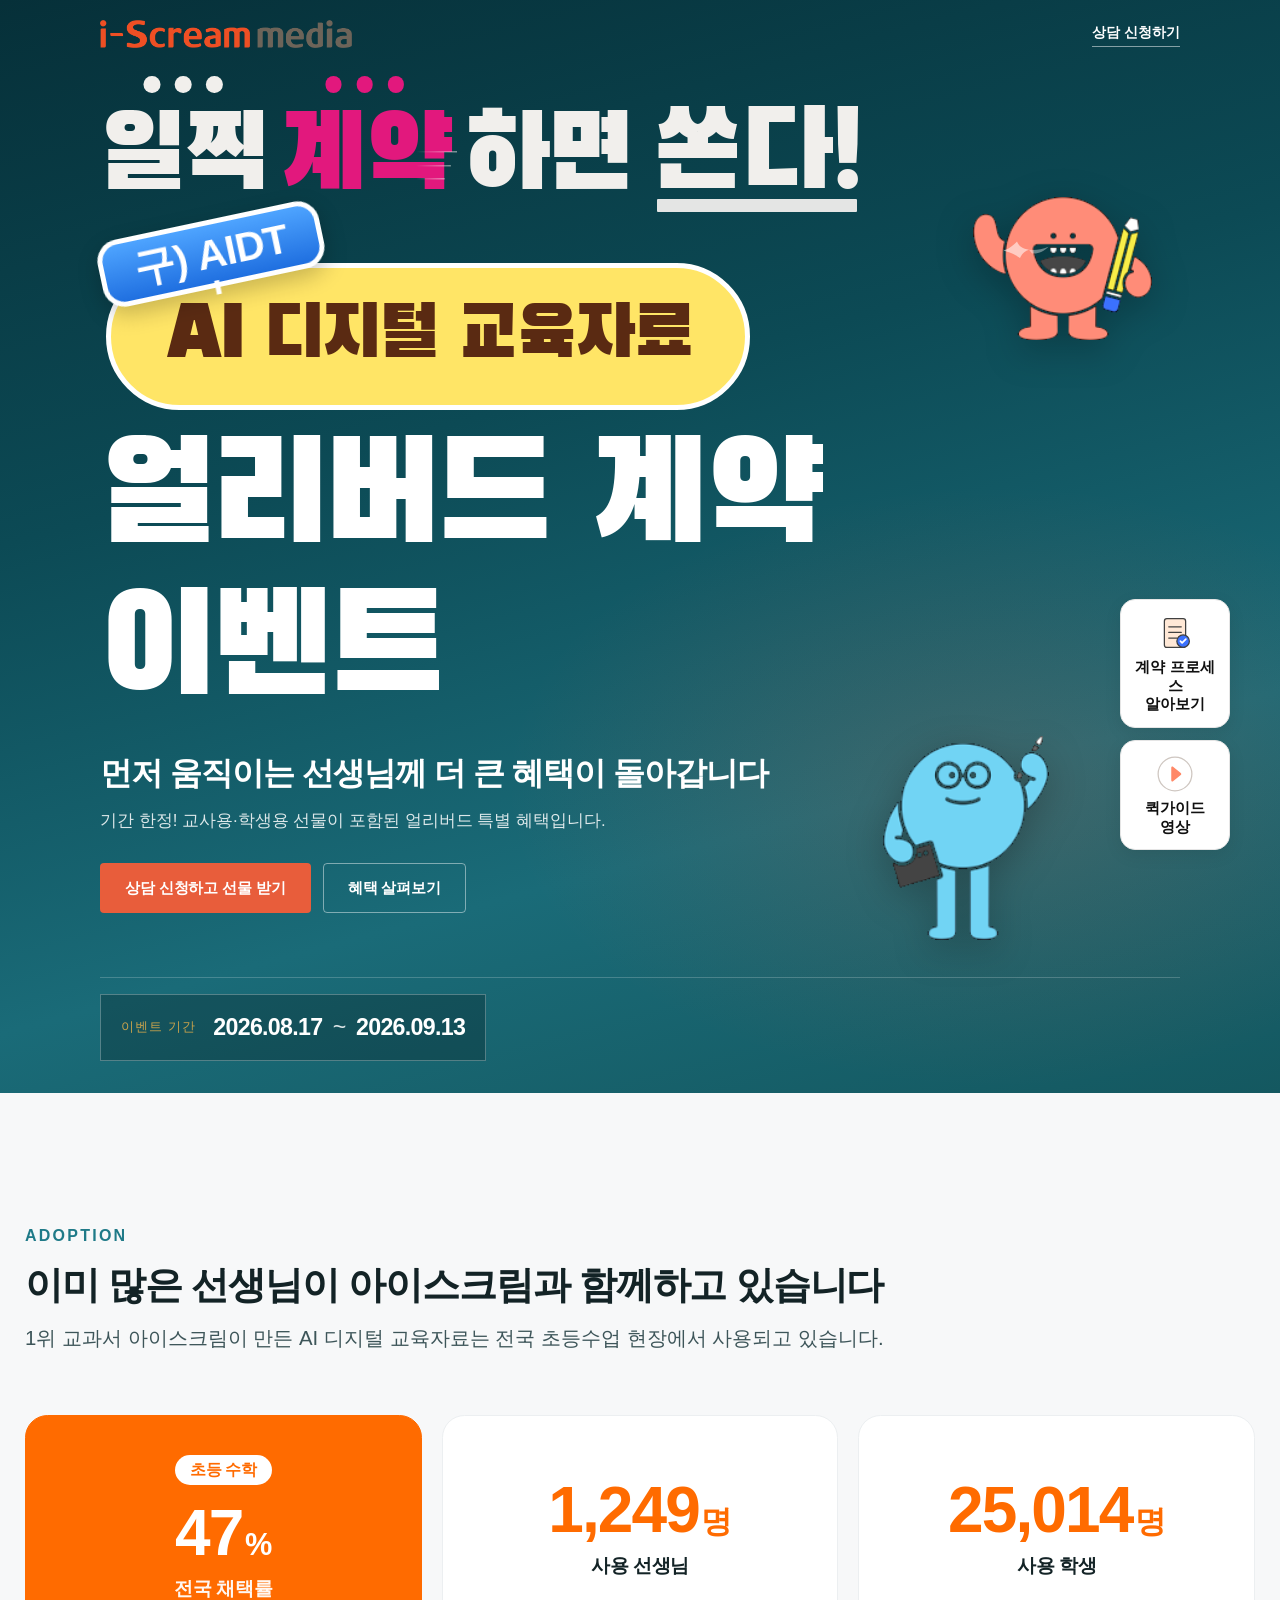
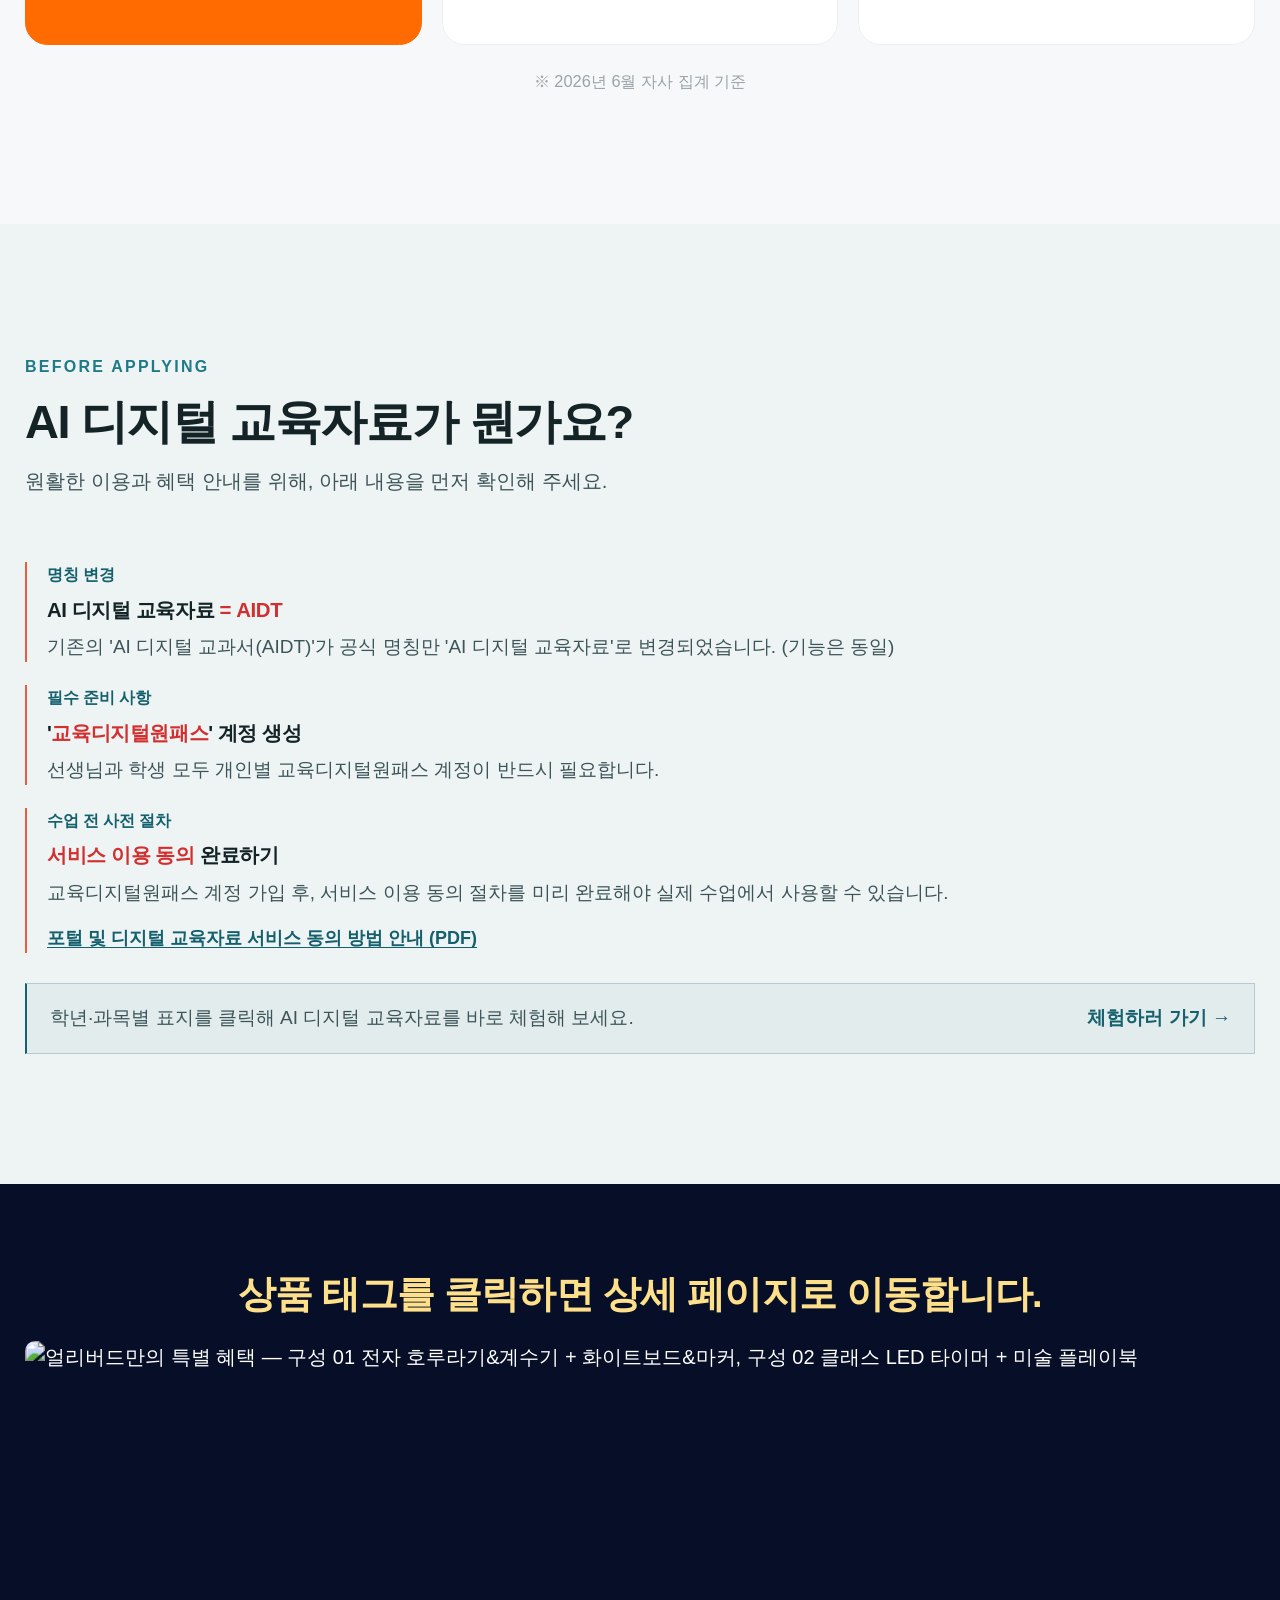
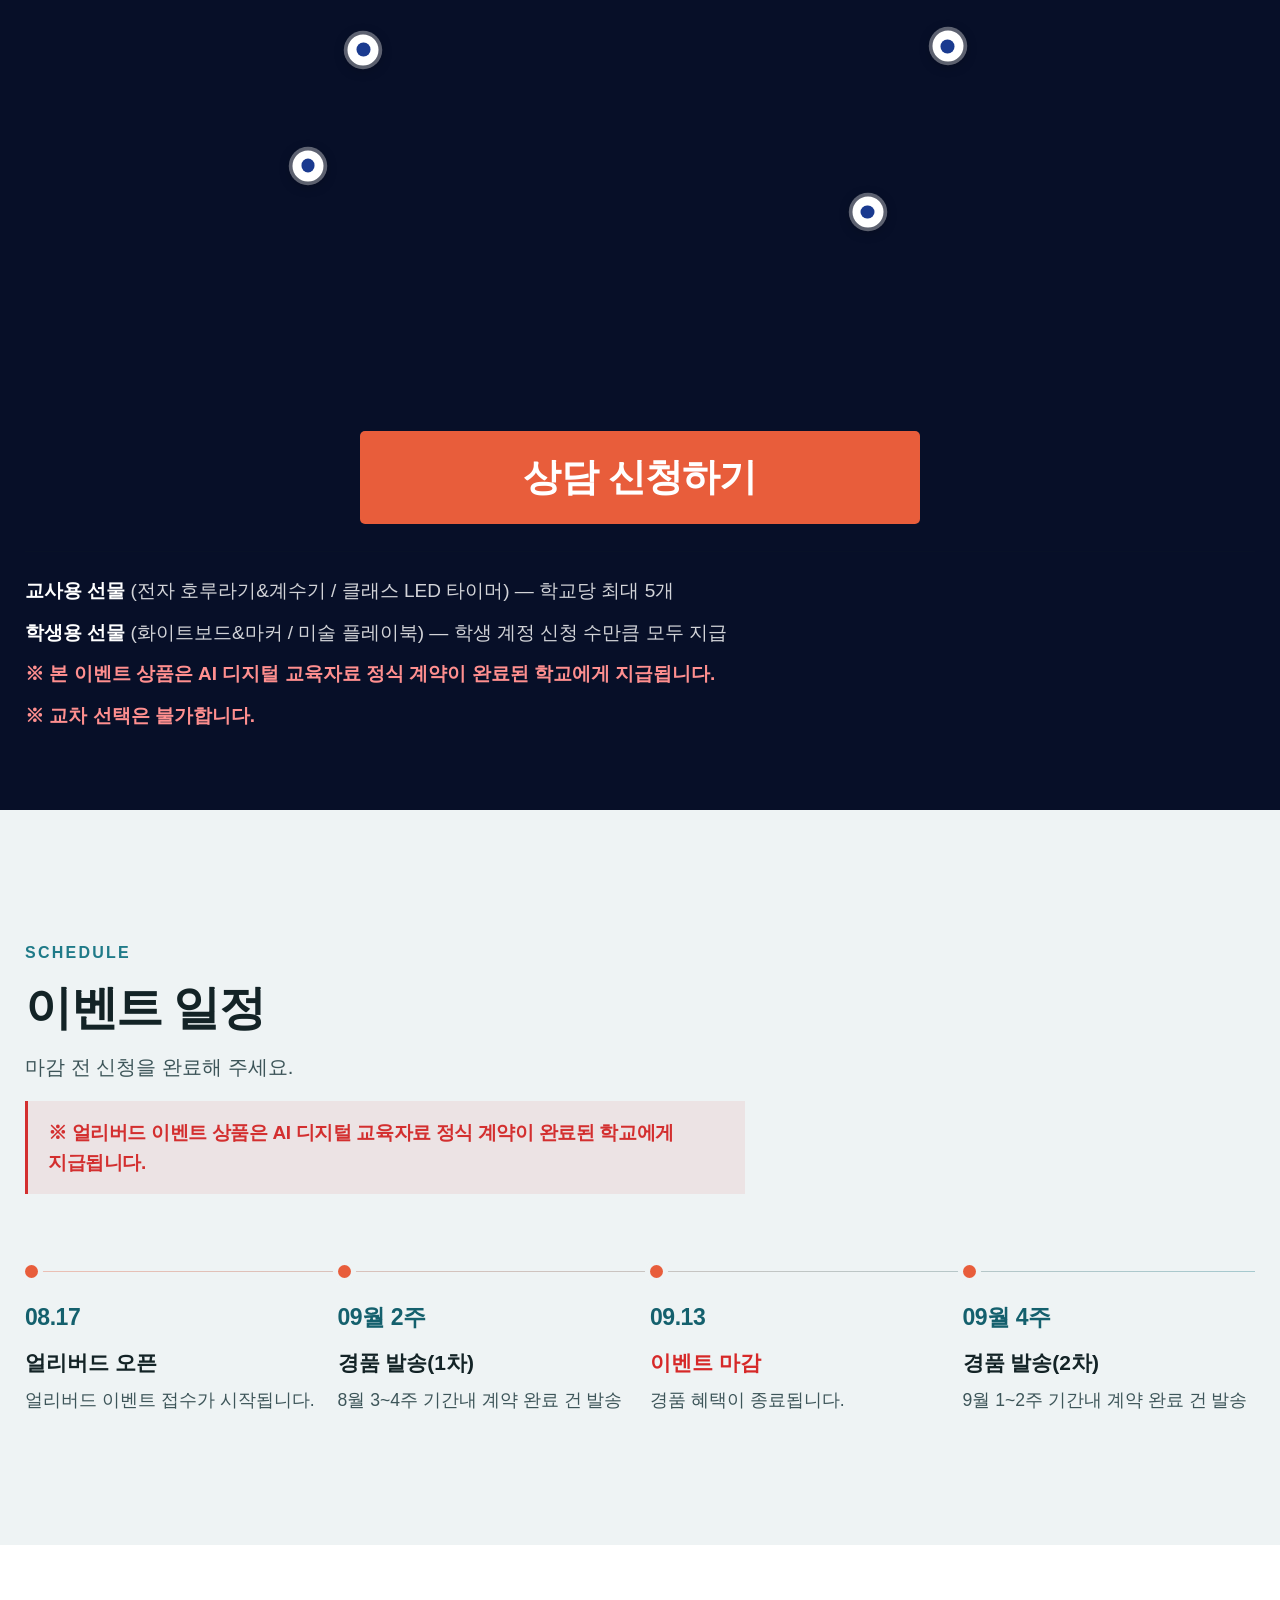
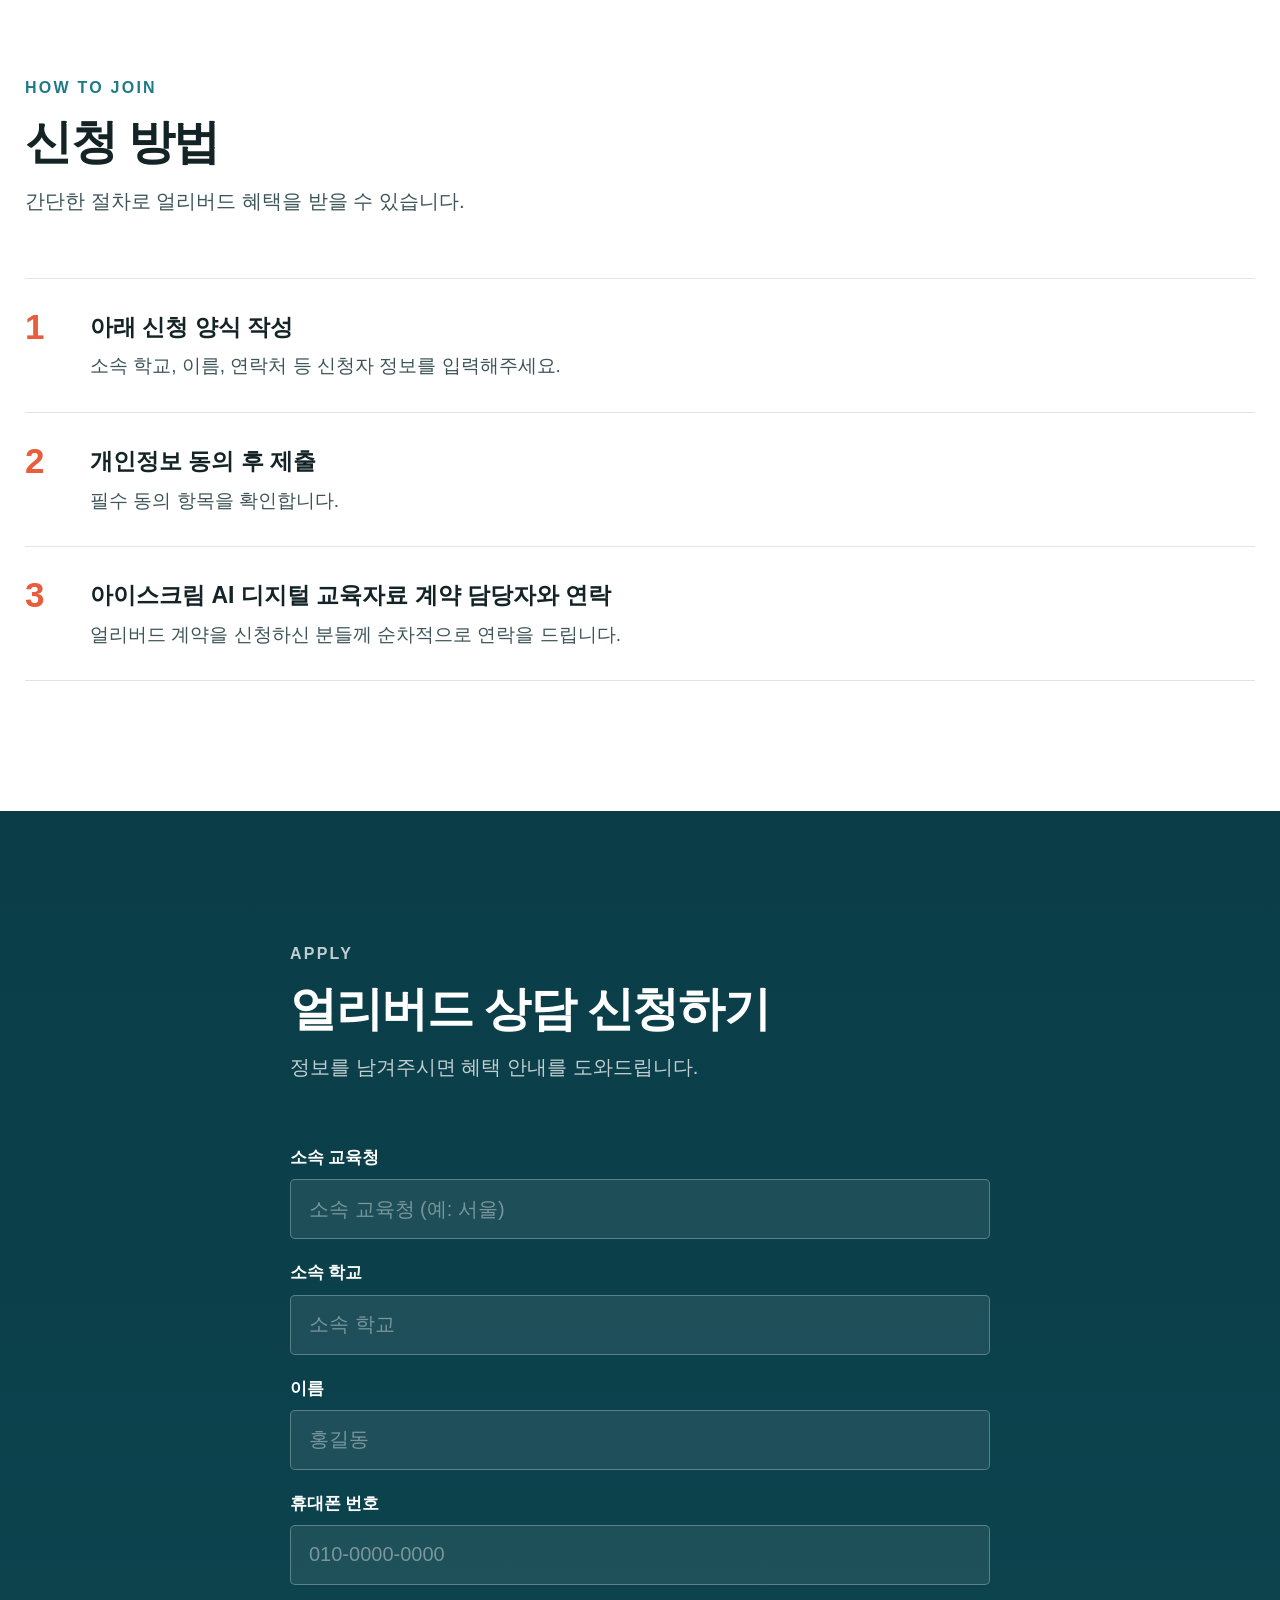
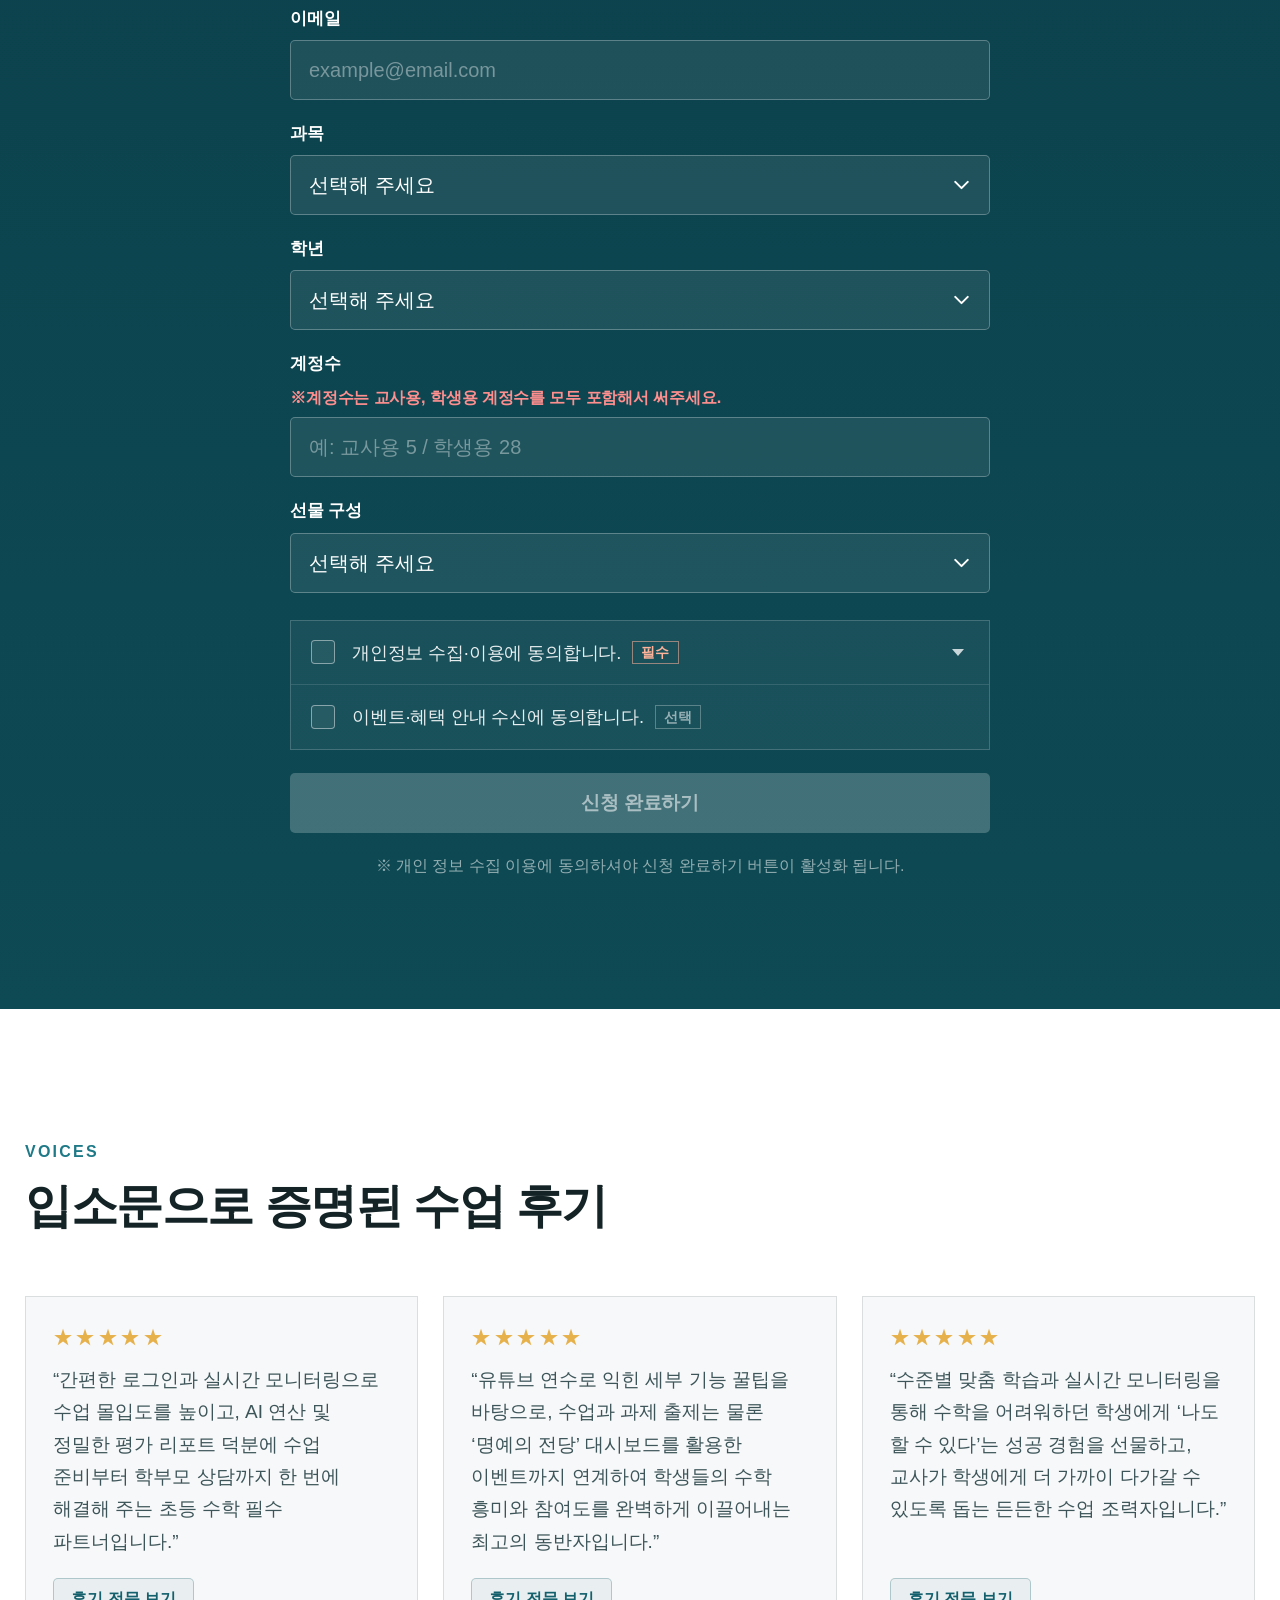
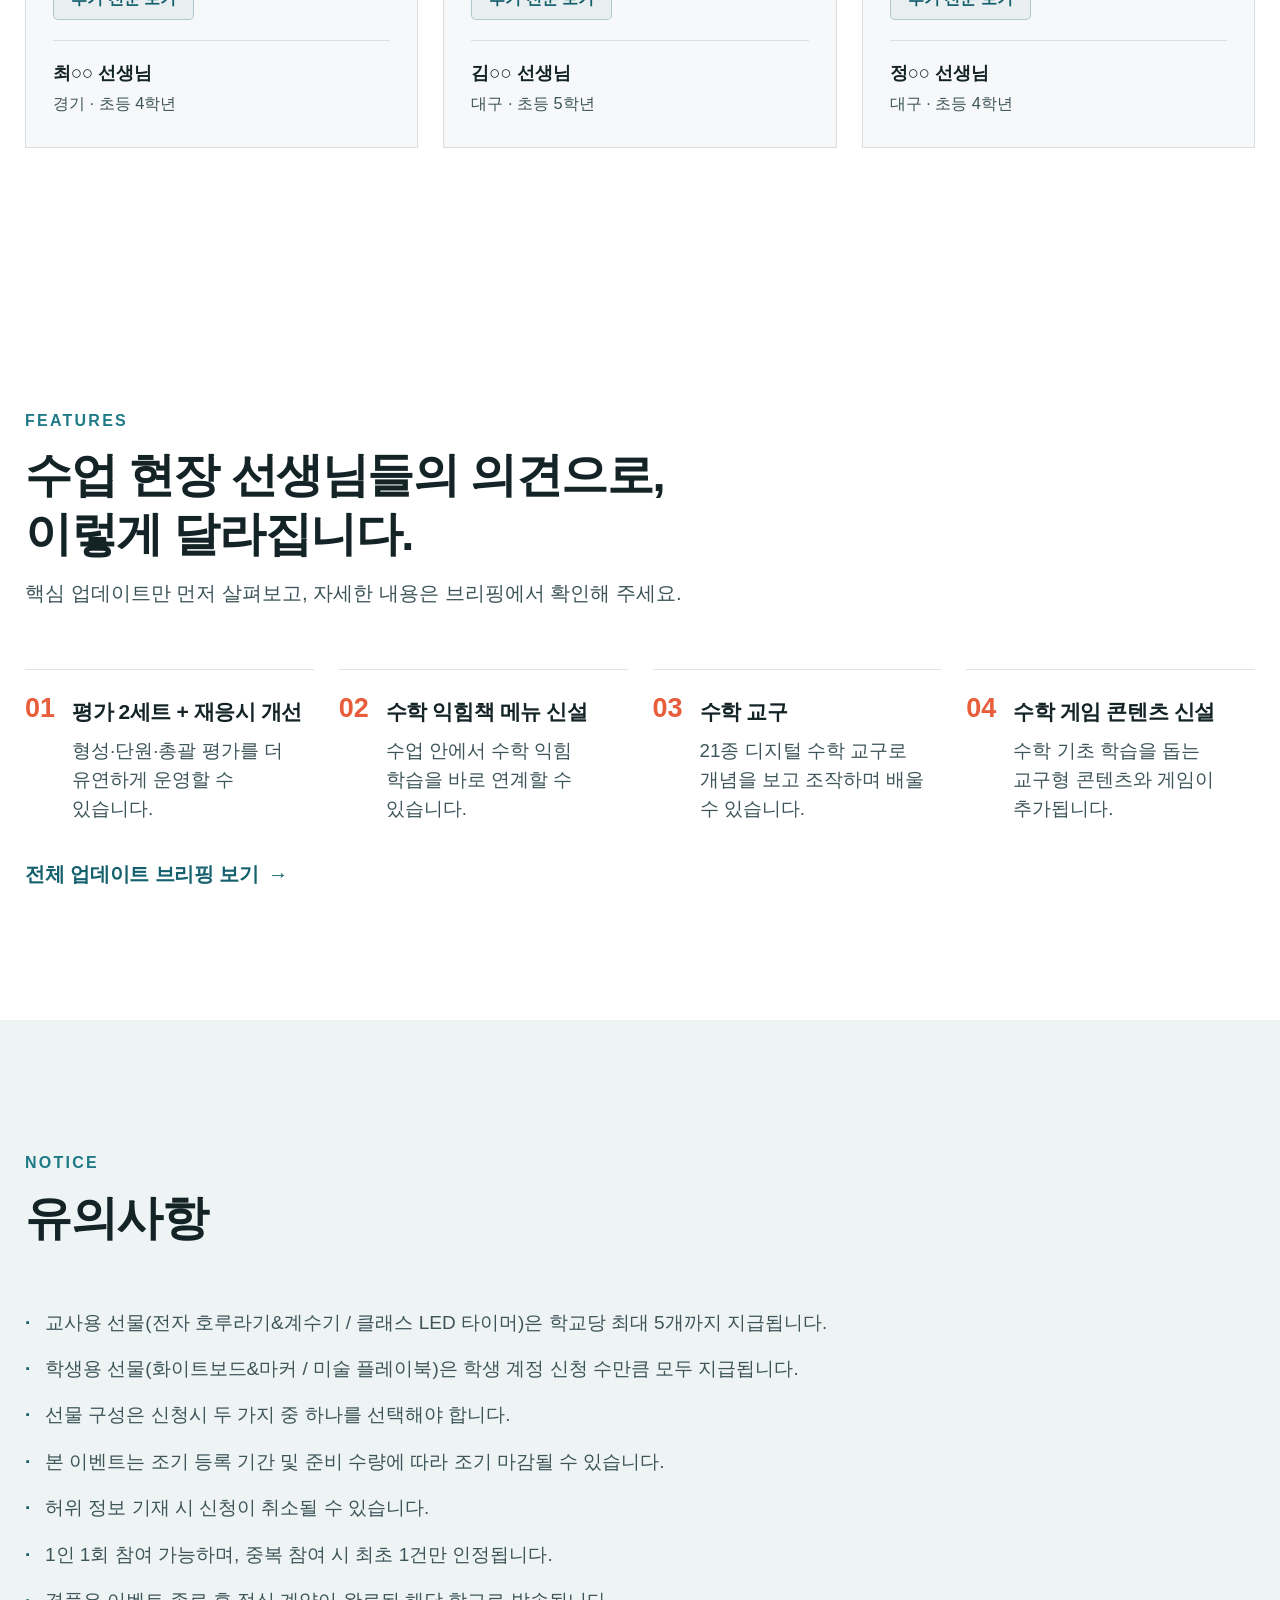
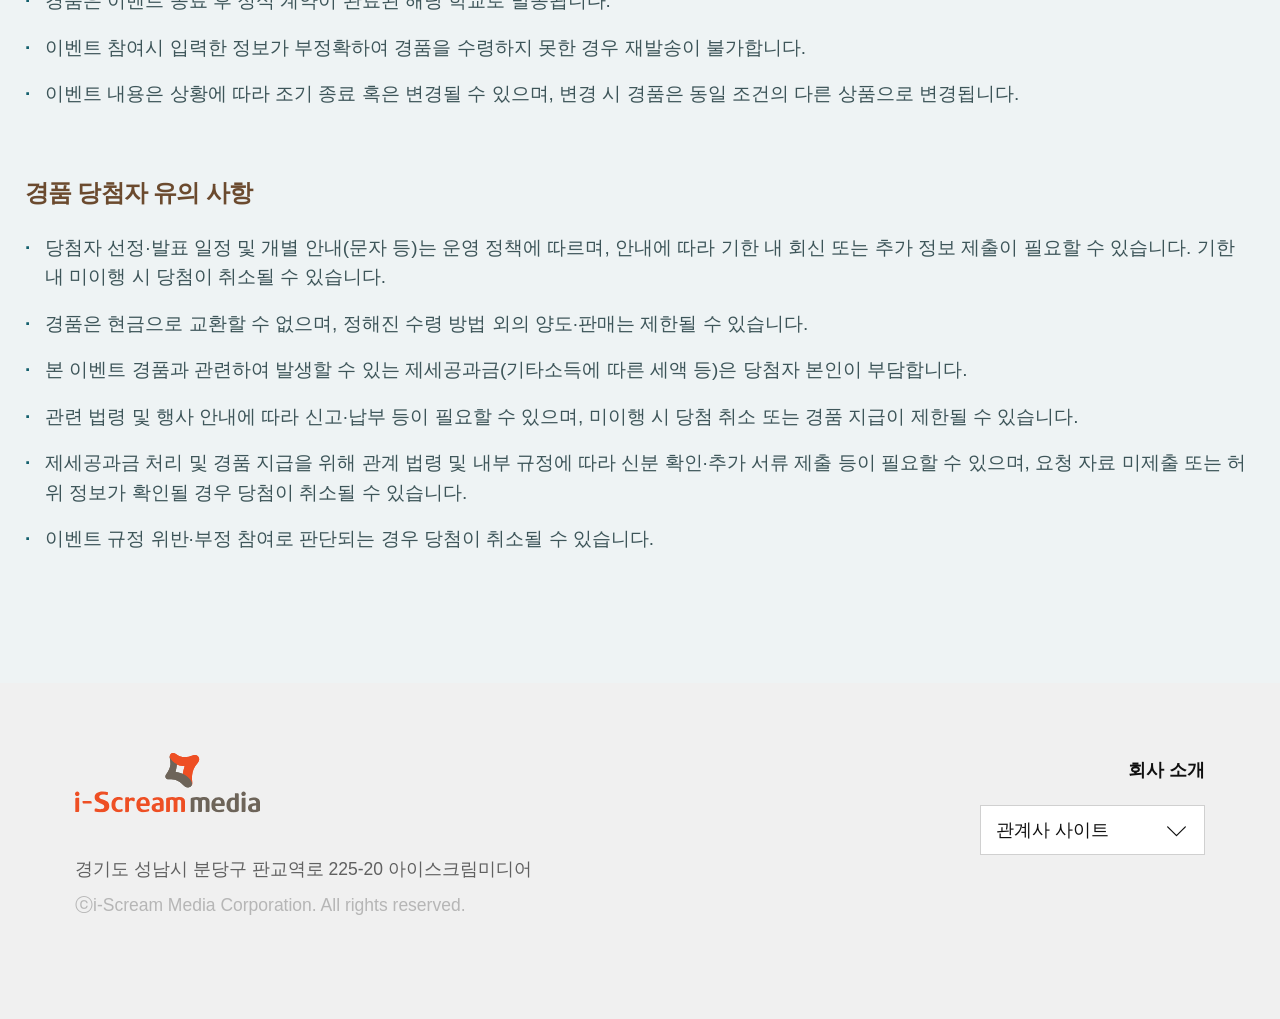
==== commit 3aead624: "Update index.html" ====
--- a/index.html
+++ b/index.html
@@ -580,7 +580,7 @@
           <li>본 이벤트는 조기 등록 기간 및 준비 수량에 따라 조기 마감될 수 있습니다.</li>
           <li>허위 정보 기재 시 신청이 취소될 수 있습니다.</li>
           <li>1인 1회 참여 가능하며, 중복 참여 시 최초 1건만 인정됩니다.</li>
-          <li>경품은 이벤트 종료 후 참여 시 해당 학교로 발송됩니다.</li>
+          <li>경품은 이벤트 종료 후 정식 계약이 완료된 해당 학교로 발송됩니다.</li>
           <li>이벤트 참여시 입력한 정보가 부정확하여 경품을 수령하지 못한 경우 재발송이 불가합니다.</li>
           <li>이벤트 내용은 상황에 따라 조기 종료 혹은 변경될 수 있으며, 변경 시 경품은 동일 조건의 다른 상품으로 변경됩니다.</li>
         </ul>
@@ -678,4 +678,4 @@
 
   <script src="js/main.js"></script>
 </body>
-</html>+</html>
--- a/css/styles.css
+++ b/css/styles.css
@@ -58,6 +58,13 @@
   font-family: var(--font-body);
 }
 
+/* Enlarge all non-hero content for readability (hero excluded) */
+main,
+.site-footer,
+.review-modal {
+  zoom: 1.25;
+}
+
 img {
   max-width: 100%;
   display: block;
@@ -406,7 +413,7 @@
   display: inline-flex;
   align-items: center;
   margin: 0.35rem 0 0.45rem;
-  padding-top: 1.5rem;
+  padding-top: 2.1rem;
   padding-left: 0.35rem;
   opacity: 0;
   animation: riseIn 0.9s var(--ease) 0.12s forwards;
@@ -430,8 +437,8 @@
 
 .aidt-badge__tag {
   position: absolute;
-  top: 0;
-  left: 0;
+  top: -0.55rem;
+  left: -0.1rem;
   z-index: 1;
   display: inline-flex;
   align-items: center;
@@ -464,32 +471,35 @@
 }
 
 .hero__brand {
-  font-family: var(--font-display);
-  font-weight: 800;
-  font-size: clamp(2.8rem, 9vw, 6.5rem);
-  line-height: 0.92;
+  font-family: "Black Han Sans", "Pretendard Variable", sans-serif;
+  font-weight: 400;
+  font-size: clamp(4.2rem, 12.4vw, 8.8rem);
+  line-height: 1.08;
   letter-spacing: -0.03em;
   margin: 0;
+  word-break: keep-all;
   opacity: 0;
   animation: riseIn 0.9s var(--ease) 0.2s forwards;
 }
 
 .hero__title {
-  max-width: 16ch;
+  max-width: none;
   font-size: clamp(1.35rem, 3.2vw, 2rem);
   font-weight: 700;
   letter-spacing: -0.03em;
   line-height: 1.35;
   margin-bottom: 0.85rem;
+  white-space: nowrap;
   opacity: 0;
   animation: riseIn 0.9s var(--ease) 0.25s forwards;
 }
 
 .hero__lead {
-  max-width: 34ch;
+  max-width: none;
   font-size: 1.05rem;
   color: rgba(255, 255, 255, 0.85);
   margin-bottom: 1.75rem;
+  white-space: nowrap;
   opacity: 0;
   animation: riseIn 0.9s var(--ease) 0.4s forwards;
 }
@@ -527,9 +537,9 @@
 }
 
 .hero__period strong {
-  font-family: var(--font-display);
-  font-weight: 700;
-  letter-spacing: 0.02em;
+  font-family: var(--font-body);
+  font-weight: 750;
+  letter-spacing: -0.03em;
 }
 
 .hero__period-sep {
@@ -558,9 +568,10 @@
 }
 
 .hero__period--emphasis strong {
+  font-family: var(--font-body);
   font-size: clamp(1.15rem, 2.4vw, 1.45rem);
-  font-weight: 800;
-  letter-spacing: 0.01em;
+  font-weight: 750;
+  letter-spacing: -0.03em;
 }
 
 @keyframes period-rise {
@@ -923,7 +934,7 @@
 
 .feature-highlights {
   display: grid;
-  grid-template-columns: repeat(3, 1fr);
+  grid-template-columns: repeat(4, 1fr);
   gap: 1.25rem;
   margin: 0;
   padding: 0;
@@ -991,7 +1002,18 @@
   padding-bottom: clamp(2.5rem, 6vw, 4rem);
 }
 
+.benefits-banner__hint {
+  margin: 0 0 0.85rem;
+  color: #ffe08a;
+  font-size: 1.9rem;
+  font-weight: 700;
+  letter-spacing: -0.02em;
+  text-align: center;
+  word-break: keep-all;
+}
+
 .benefits-banner {
+  position: relative;
   margin: 0;
   overflow: hidden;
   border-radius: 8px;
@@ -1003,11 +1025,198 @@
   height: auto;
 }
 
+.benefits-hotspots {
+  position: absolute;
+  inset: 0;
+}
+
+/* Instagram-style product tags on gift1.png */
+.benefits-hotspot {
+  --tag-size: clamp(1.15rem, 2.2vw, 1.55rem);
+  position: absolute;
+  width: var(--tag-size);
+  height: var(--tag-size);
+  display: flex;
+  align-items: center;
+  justify-content: center;
+  transform: translate(-50%, -50%);
+  border-radius: 50%;
+  background: transparent;
+  text-decoration: none;
+  cursor: pointer;
+  z-index: 2;
+}
+
+.benefits-hotspot:hover,
+.benefits-hotspot:focus-visible {
+  outline: none;
+  z-index: 4;
+}
+
+.benefits-hotspot__dot {
+  position: relative;
+  width: 100%;
+  height: 100%;
+  border-radius: 50%;
+  background: #fff;
+  box-shadow:
+    0 0 0 3px rgba(255, 255, 255, 0.35),
+    0 2px 10px rgba(0, 0, 0, 0.35);
+  animation: hotspot-pulse 2.2s ease-in-out infinite;
+}
+
+.benefits-hotspot__dot::after {
+  content: "";
+  position: absolute;
+  inset: 28%;
+  border-radius: 50%;
+  background: #1a3a8f;
+}
+
+.benefits-hotspot__label {
+  position: absolute;
+  left: calc(100% + 0.45rem);
+  top: 50%;
+  display: inline-flex;
+  align-items: center;
+  justify-content: center;
+  min-height: 1.65rem;
+  padding: 0.28rem 0.7rem;
+  border-radius: 999px;
+  background: rgba(10, 20, 50, 0.88);
+  color: #ffe08a;
+  font-size: clamp(0.68rem, 1.15vw, 0.8rem);
+  font-weight: 700;
+  letter-spacing: -0.01em;
+  opacity: 0;
+  transform: translateY(-50%) translateX(-4px);
+  transition: opacity 0.2s ease, transform 0.2s ease;
+  pointer-events: none;
+  white-space: nowrap;
+  box-shadow: 0 4px 14px rgba(0, 0, 0, 0.28);
+}
+
+.benefits-hotspot:hover .benefits-hotspot__label,
+.benefits-hotspot:focus-visible .benefits-hotspot__label {
+  opacity: 1;
+  transform: translateY(-50%) translateX(0);
+}
+
+.benefits-hotspot--label-left .benefits-hotspot__label {
+  left: auto;
+  right: calc(100% + 0.45rem);
+  transform: translateY(-50%) translateX(4px);
+}
+
+.benefits-hotspot--label-left:hover .benefits-hotspot__label,
+.benefits-hotspot--label-left:focus-visible .benefits-hotspot__label {
+  transform: translateY(-50%) translateX(0);
+}
+
+@keyframes hotspot-pulse {
+  0%,
+  100% {
+    box-shadow:
+      0 0 0 3px rgba(255, 255, 255, 0.35),
+      0 2px 10px rgba(0, 0, 0, 0.35);
+  }
+  50% {
+    box-shadow:
+      0 0 0 8px rgba(255, 255, 255, 0.12),
+      0 2px 12px rgba(0, 0, 0, 0.35);
+  }
+}
+
+@media (hover: none) {
+  .benefits-hotspot__label {
+    opacity: 0.96;
+    transform: translateY(-50%) translateX(0);
+    background: rgba(10, 20, 50, 0.92);
+  }
+
+  .benefits-hotspot--label-left .benefits-hotspot__label {
+    transform: translateY(-50%) translateX(0);
+  }
+}
+
+@media (prefers-reduced-motion: reduce) {
+  .benefits-hotspot__dot {
+    animation: none;
+  }
+}
+
+/* Tag anchors on gift1.png (percentage of banner) */
+.benefits-hotspot--1 {
+  left: 23%;
+  top: 64%;
+}
+
+.benefits-hotspot--2 {
+  left: 27.5%;
+  top: 46.5%;
+}
+
+.benefits-hotspot--3 {
+  left: 68.5%;
+  top: 71%;
+}
+
+.benefits-hotspot--4 {
+  left: 75%;
+  top: 46%;
+}
+
+@media (max-width: 700px) {
+  .benefits-hotspot__label {
+    left: 50%;
+    right: auto;
+    top: auto;
+    bottom: calc(100% + 0.4rem);
+    font-size: 0.64rem;
+    padding: 0.22rem 0.5rem;
+    transform: translate(-50%, 4px);
+    max-width: 42vw;
+    white-space: normal;
+    text-align: center;
+    line-height: 1.25;
+  }
+
+  .benefits-hotspot:hover .benefits-hotspot__label,
+  .benefits-hotspot:focus-visible .benefits-hotspot__label,
+  .benefits-hotspot--label-left .benefits-hotspot__label,
+  .benefits-hotspot--label-left:hover .benefits-hotspot__label,
+  .benefits-hotspot--label-left:focus-visible .benefits-hotspot__label {
+    left: 50%;
+    right: auto;
+    transform: translate(-50%, 0);
+  }
+
+  @media (hover: none) {
+    .benefits-hotspot__label {
+      transform: translate(-50%, 0);
+    }
+  }
+}
+
+.visually-hidden {
+  position: absolute;
+  width: 1px;
+  height: 1px;
+  padding: 0;
+  margin: -1px;
+  overflow: hidden;
+  clip: rect(0, 0, 0, 0);
+  white-space: nowrap;
+  border: 0;
+}
+
 .benefits-actions {
   display: grid;
-  grid-template-columns: 1fr 1fr;
+  grid-template-columns: 1fr;
   gap: 0.85rem;
   margin-top: 1.35rem;
+  max-width: 28rem;
+  margin-inline: auto;
 }
 
 .benefits-actions__btn {
@@ -1231,8 +1440,8 @@
 
 .steps {
   display: grid;
-  grid-template-columns: repeat(3, 1fr);
-  gap: 2rem;
+  grid-template-columns: repeat(4, 1fr);
+  gap: 1rem;
   position: relative;
 }
 
@@ -1266,23 +1475,30 @@
 
 .step__date {
   display: block;
-  font-family: var(--font-display);
+  font-family: var(--font-body);
   font-weight: 800;
-  font-size: 1.35rem;
+  font-size: clamp(0.95rem, 1.5vw, 1.15rem);
   letter-spacing: -0.02em;
   color: var(--teal);
   margin-bottom: 0.5rem;
+  word-break: keep-all;
 }
 
 .step__title {
-  font-size: 1.1rem;
+  font-size: clamp(0.92rem, 1.4vw, 1.05rem);
   font-weight: 700;
   margin-bottom: 0.35rem;
+  word-break: keep-all;
+}
+
+.step__title--alert {
+  color: #d62828;
 }
 
 .step__text {
   color: var(--ink-soft);
-  font-size: 0.95rem;
+  font-size: 0.88rem;
+  word-break: keep-all;
 }
 
 .ship-schedule {
@@ -1367,10 +1583,12 @@
 
 .prep .section__head {
   max-width: none;
+  text-align: left;
 }
 
 .prep-note {
   padding-top: 0.25rem;
+  text-align: left;
 }
 
 .prep-note__list {
@@ -1386,6 +1604,14 @@
   gap: 0.3rem;
   padding-left: 1rem;
   border-left: 2px solid var(--coral);
+}
+
+.prep-note__label {
+  margin: 0;
+  color: var(--teal);
+  font-size: 0.8rem;
+  font-weight: 700;
+  letter-spacing: -0.01em;
 }
 
 .prep-note__list strong {
@@ -1480,6 +1706,16 @@
   font-size: 0.85rem;
   font-weight: 600;
   letter-spacing: -0.01em;
+}
+
+.form__hint {
+  margin: 0;
+  color: #ff8f8f;
+  font-size: 0.82rem;
+  font-weight: 600;
+  line-height: 1.45;
+  letter-spacing: -0.01em;
+  word-break: keep-all;
 }
 
 .optional {
@@ -2054,7 +2290,7 @@
 @media (max-width: 800px) {
   .aidt-badge {
     max-width: 100%;
-    padding-top: 1.1rem;
+    padding-top: 1.55rem;
   }
 
   .aidt-badge__bar {
@@ -2066,10 +2302,20 @@
   }
 
   .aidt-badge__tag {
+    top: -0.35rem;
     min-height: 2.8rem;
     padding: 0.4rem 1.1rem;
     font-size: clamp(1.15rem, 5vw, 1.55rem);
     border-radius: 14px;
+  }
+
+  .hero__brand {
+    font-size: clamp(2.8rem, 11vw, 5.5rem);
+  }
+
+  .hero__title,
+  .hero__lead {
+    white-space: normal;
   }
 
   .gift-grid {
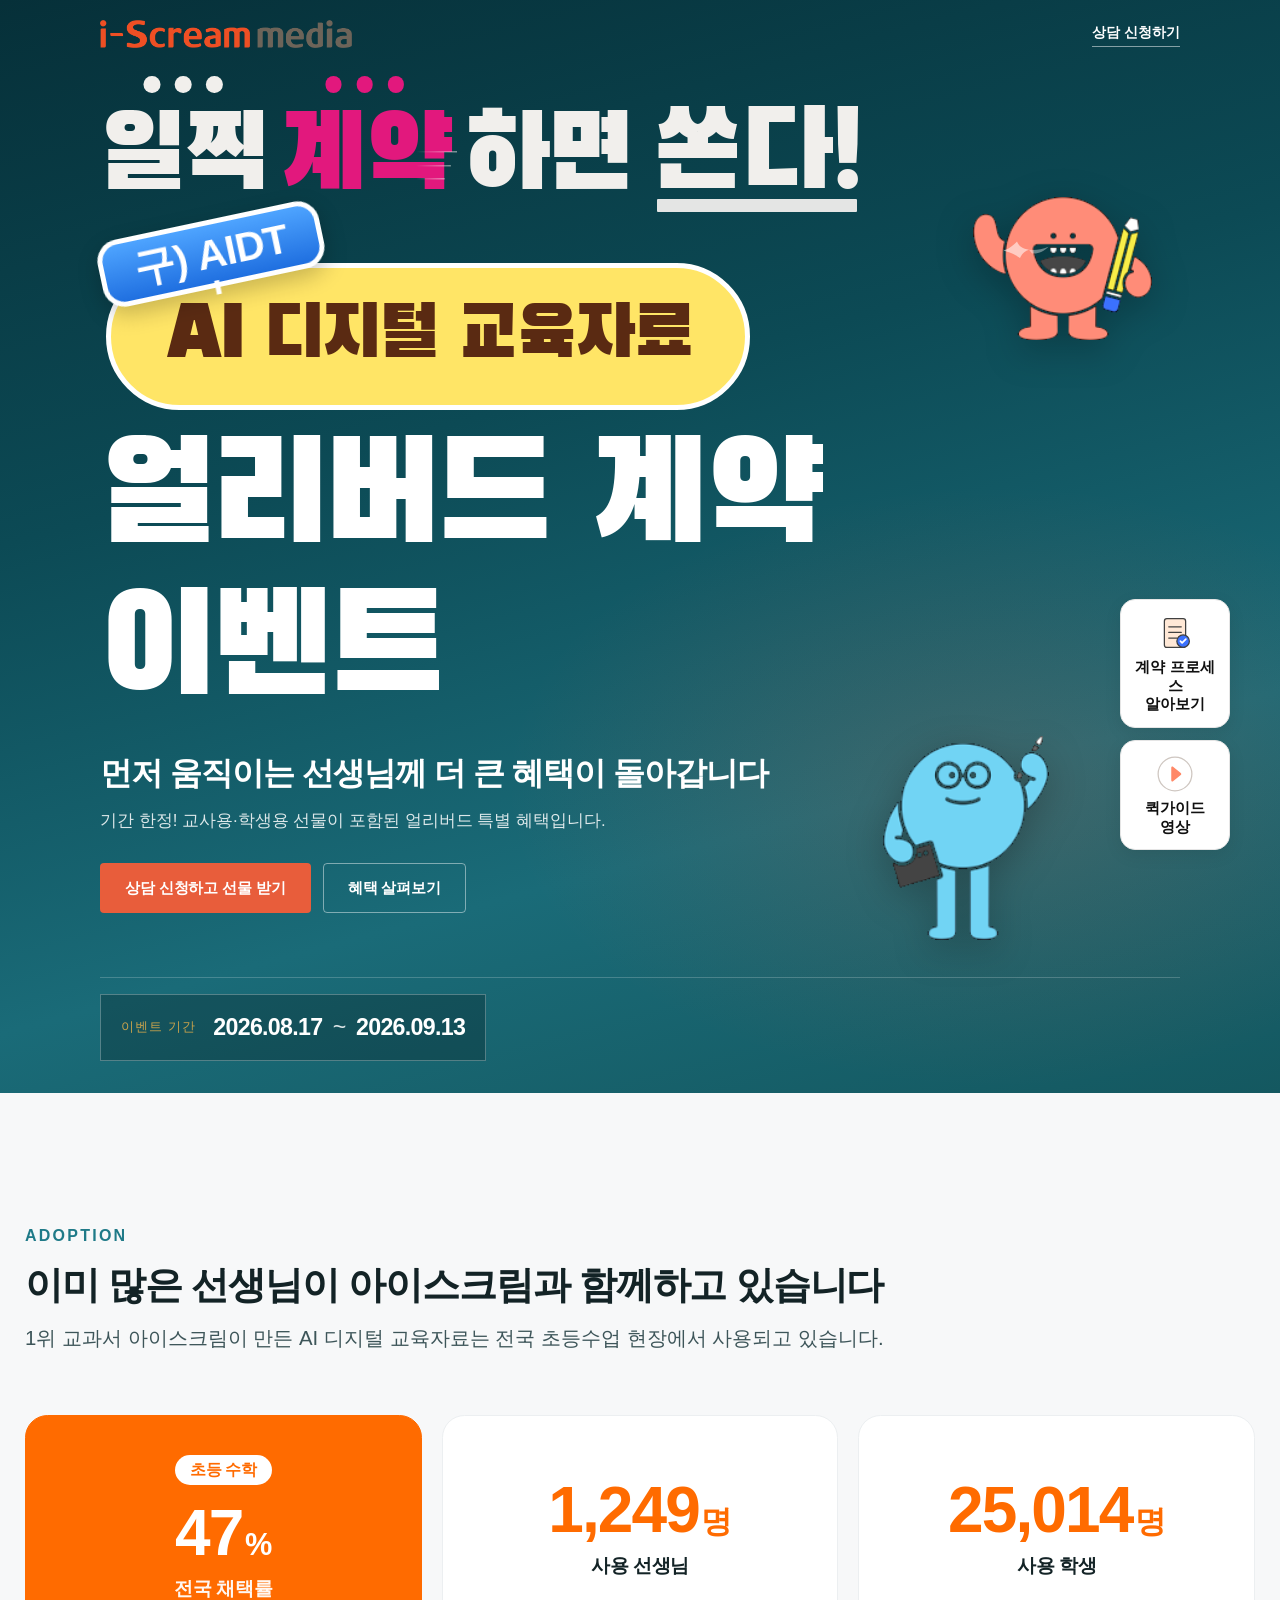
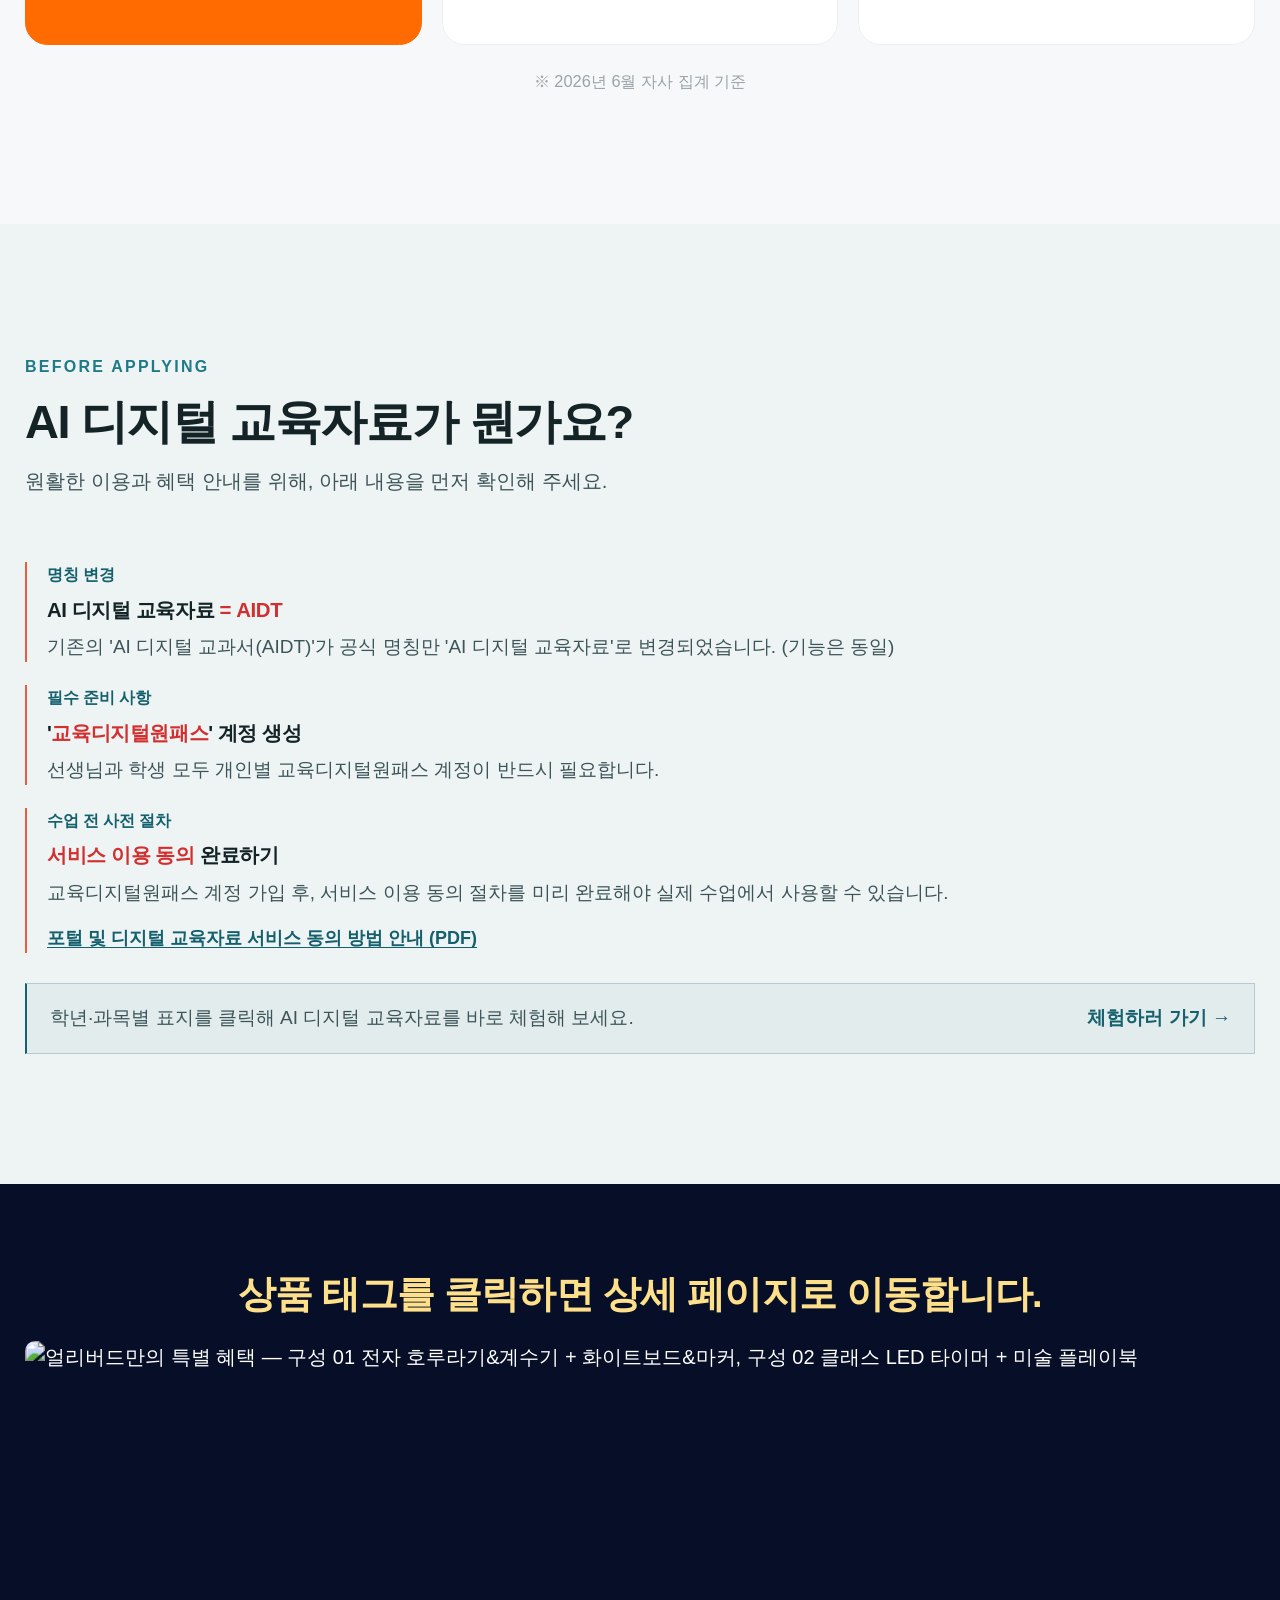
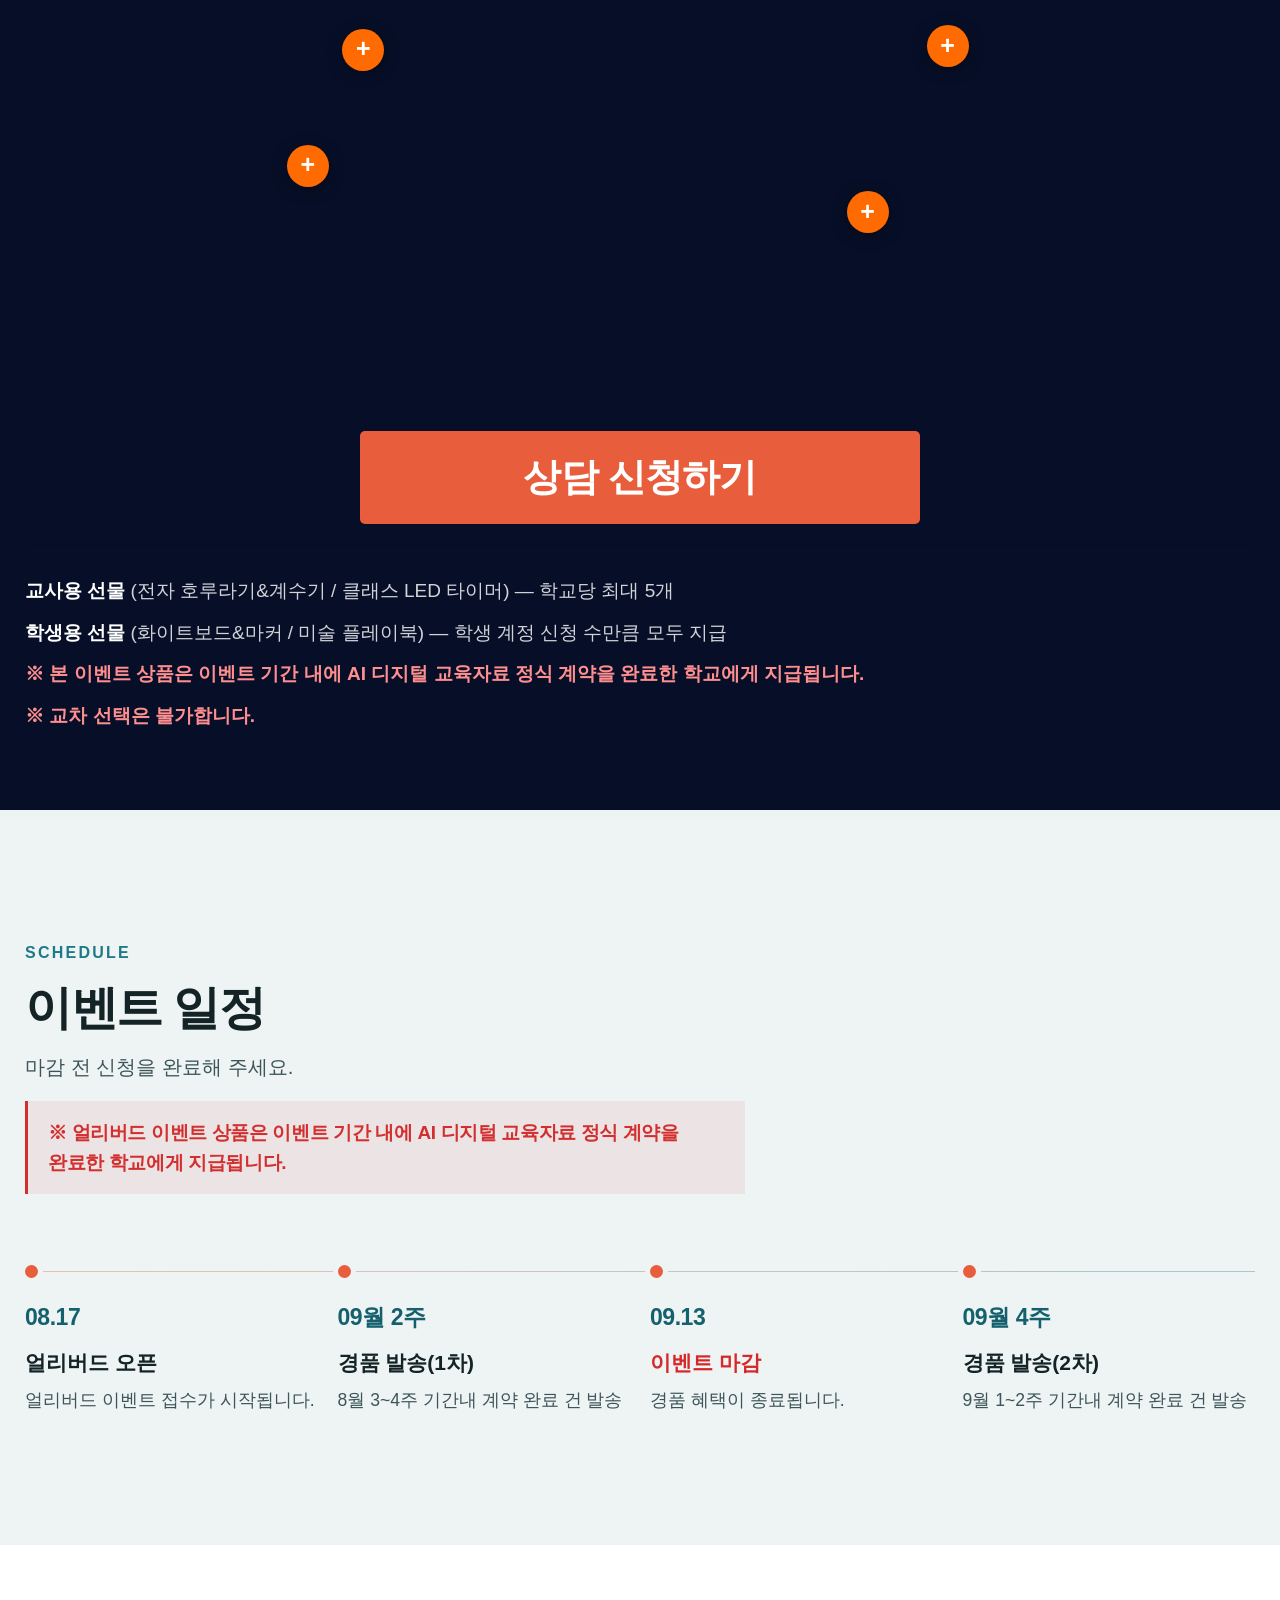
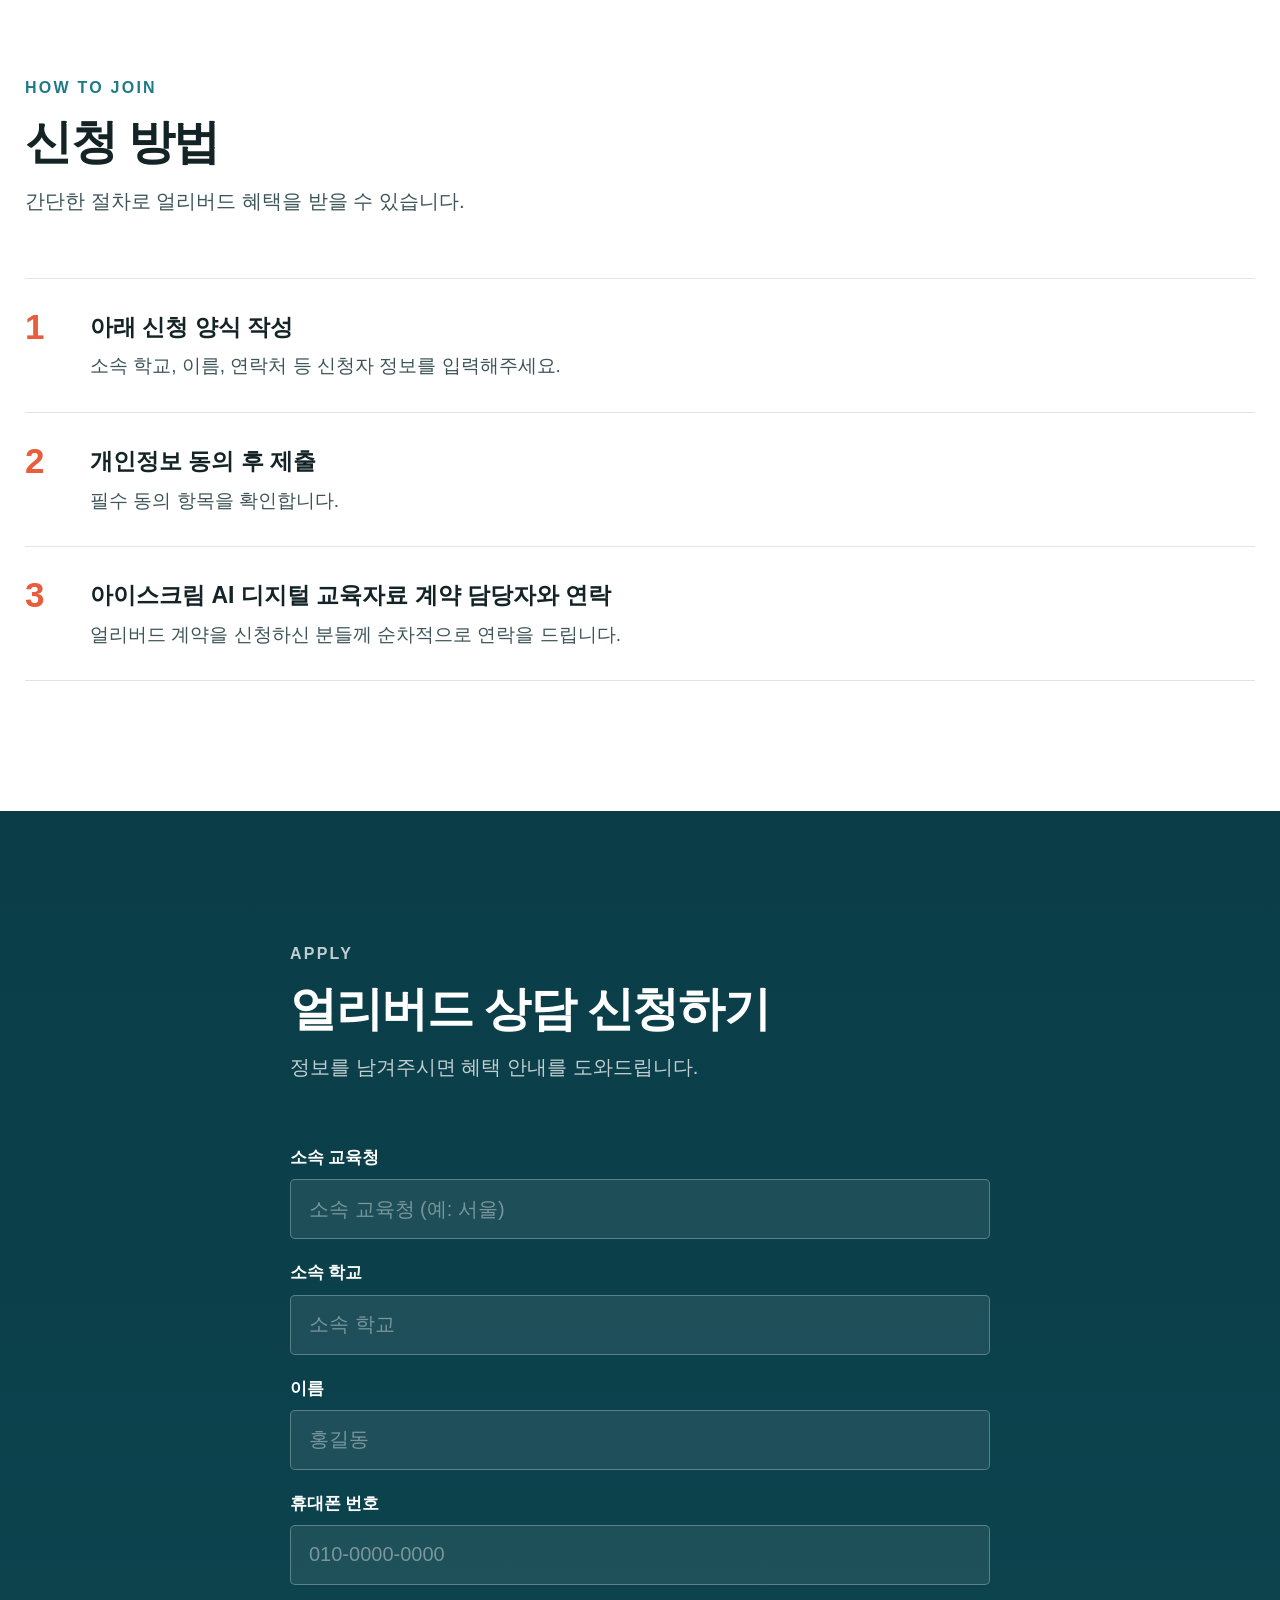
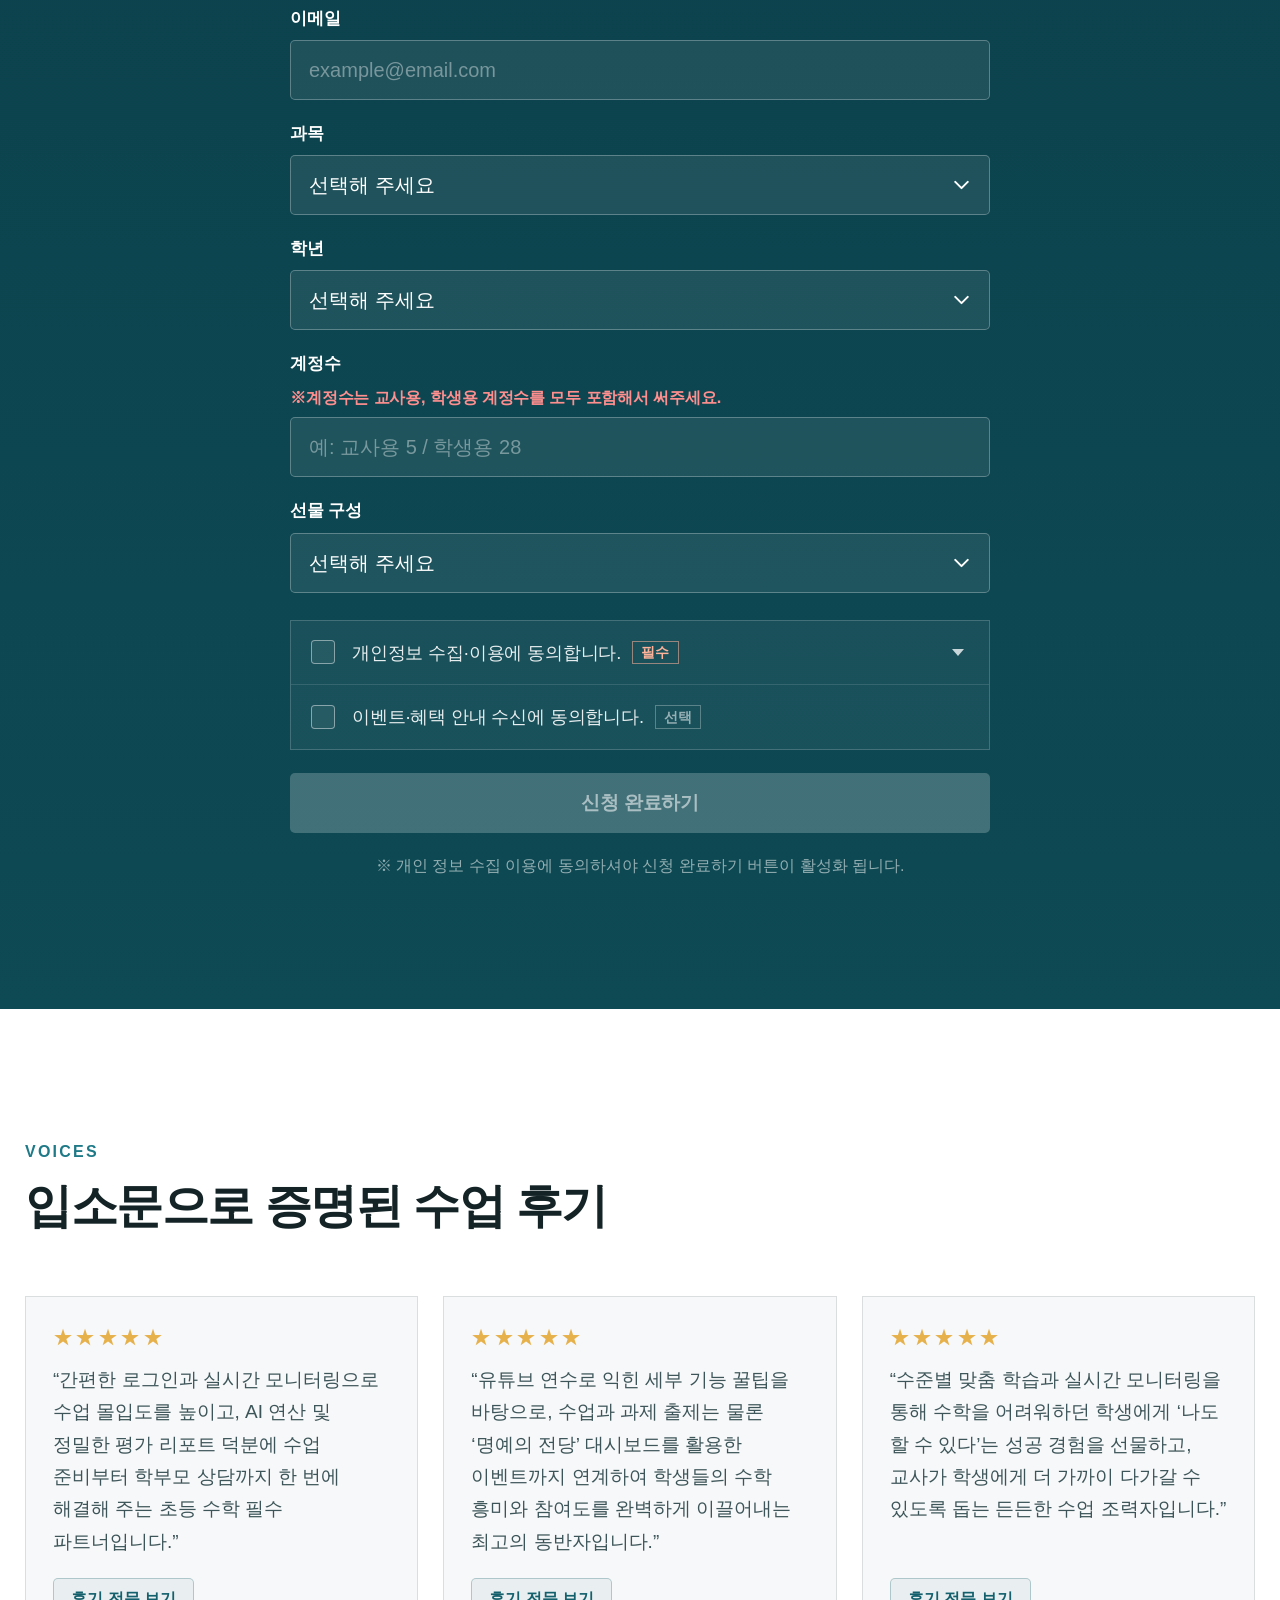
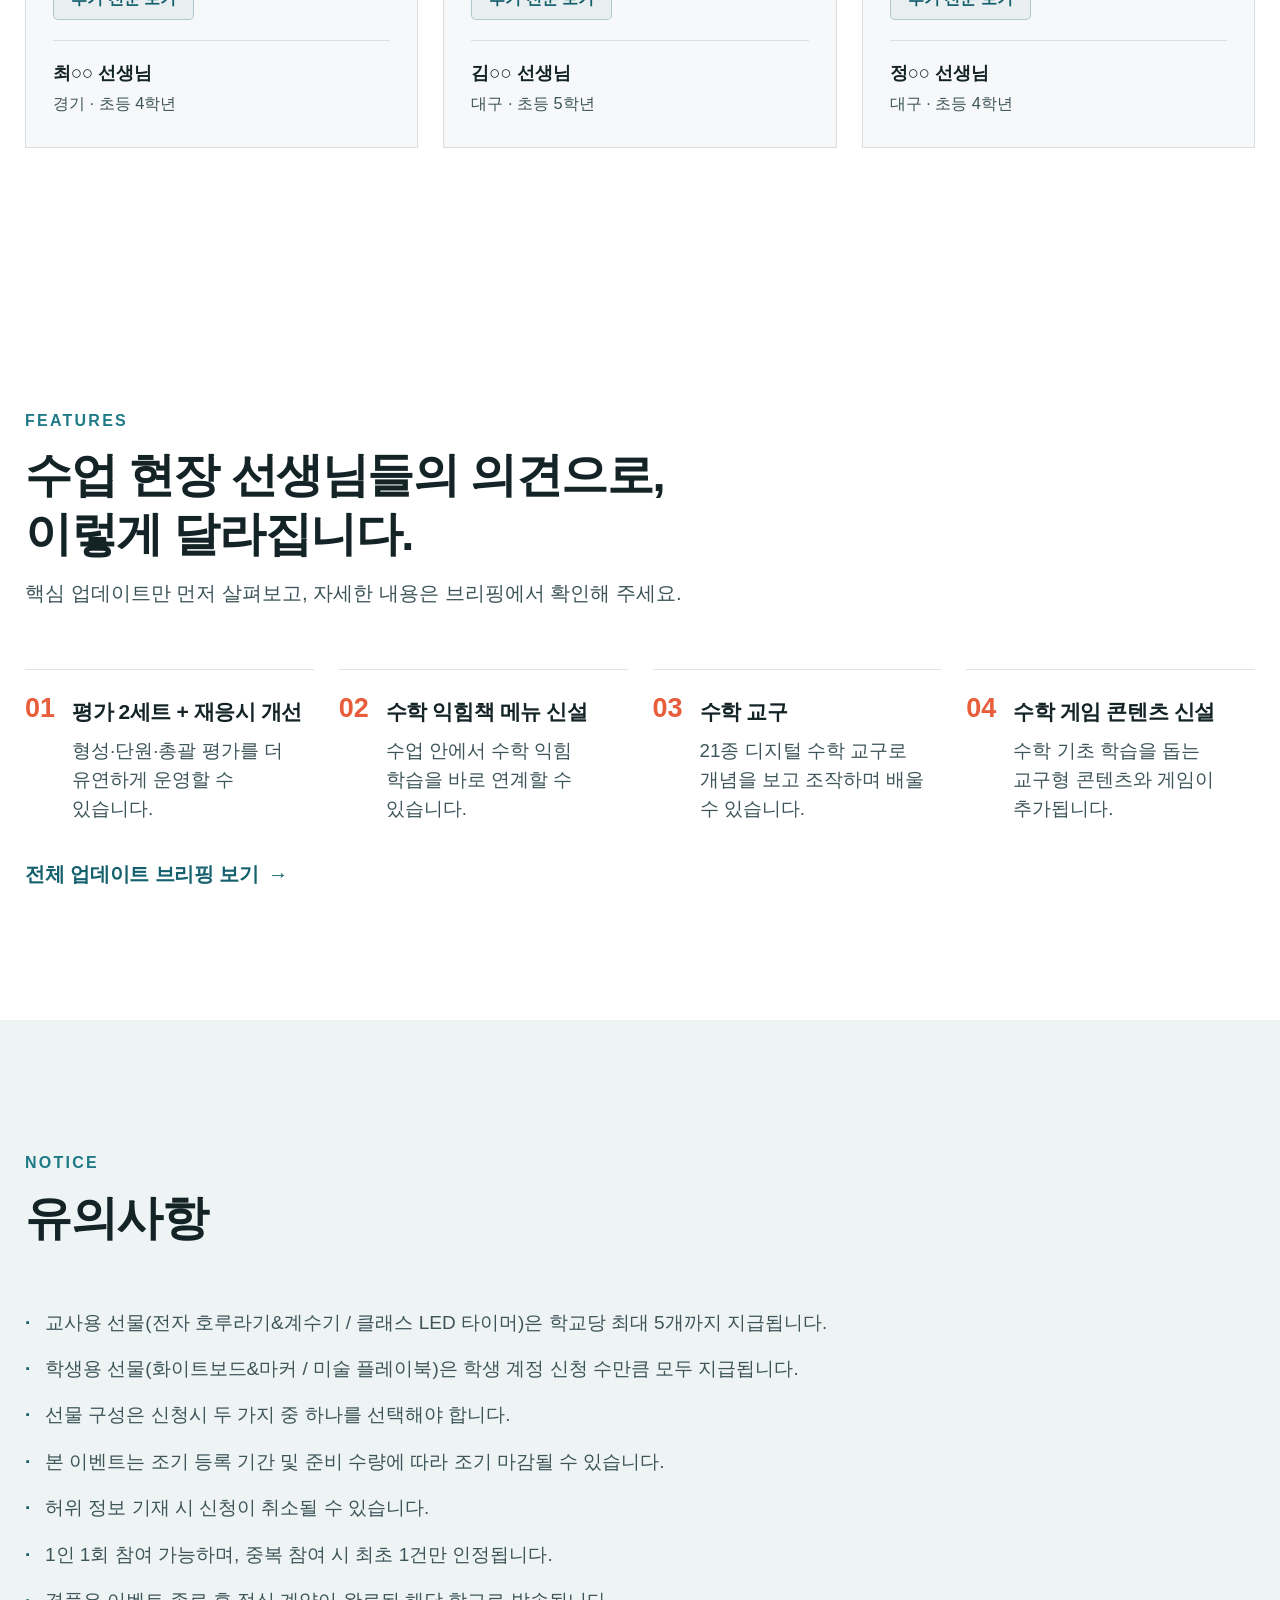
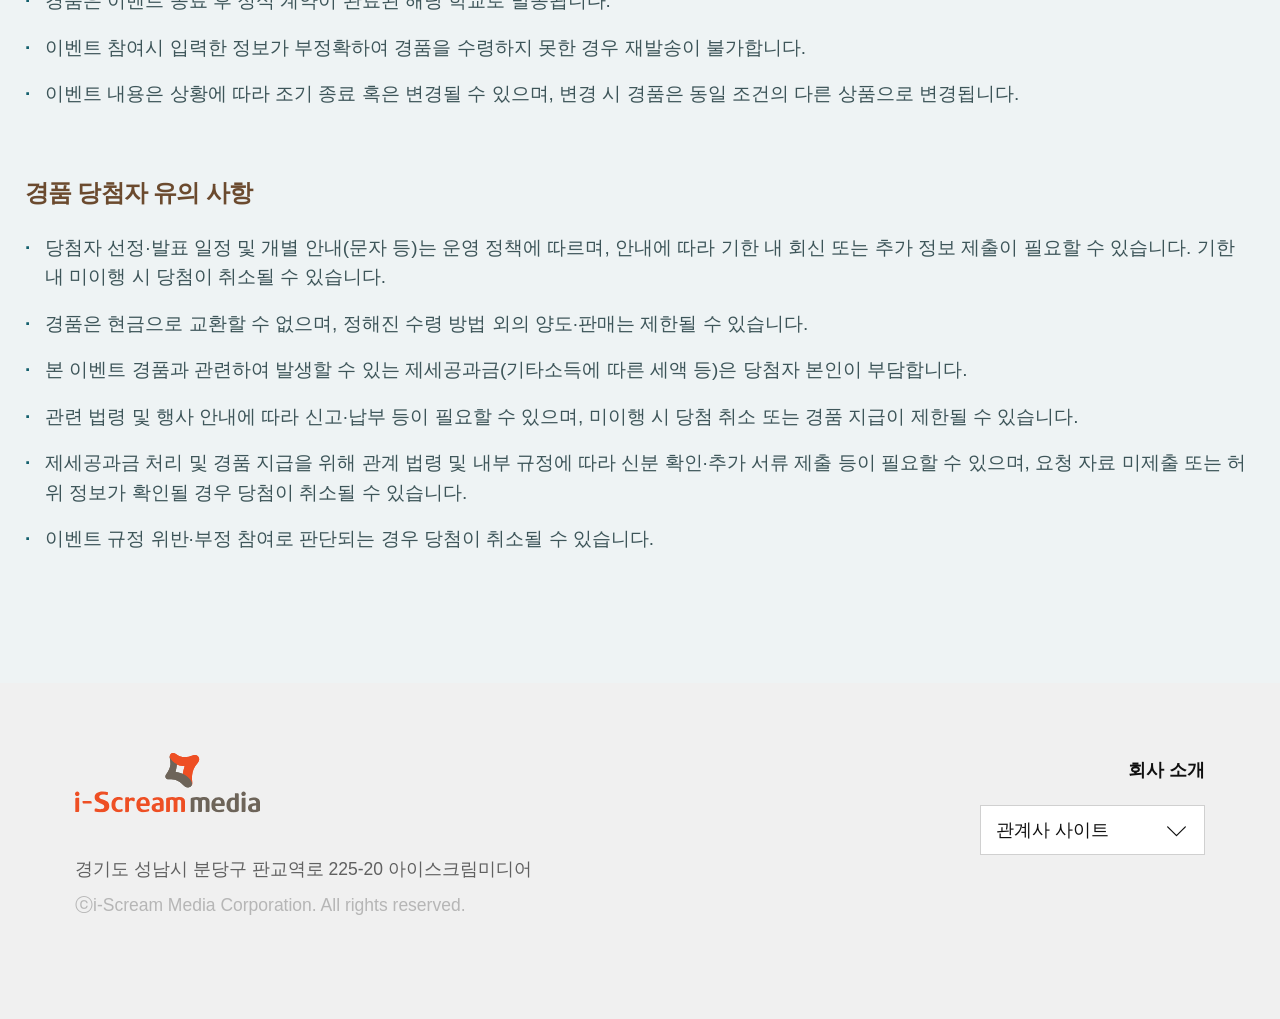
==== commit 18c3b678: "Update index.html" ====
--- a/index.html
+++ b/index.html
@@ -217,7 +217,7 @@
         <ul class="gift-notes">
           <li><strong>교사용 선물</strong> (전자 호루라기&amp;계수기 / 클래스 LED 타이머) — 학교당 최대 5개</li>
           <li><strong>학생용 선물</strong> (화이트보드&amp;마커 / 미술 플레이북) — 학생 계정 신청 수만큼 모두 지급</li>
-          <li class="gift-notes__alert">※ 본 이벤트 상품은 AI 디지털 교육자료 정식 계약이 완료된 학교에게 지급됩니다.</li>
+          <li class="gift-notes__alert">※ 본 이벤트 상품은 이벤트 기간 내에 AI 디지털 교육자료 정식 계약을 완료한 학교에게 지급됩니다.</li>
           <li class="gift-notes__alert">※ 교차 선택은 불가합니다.</li>
         </ul>
       </div>
@@ -231,7 +231,7 @@
           <p class="eyebrow">Schedule</p>
           <h2 class="section__title">이벤트 일정</h2>
           <p class="section__desc">마감 전 신청을 완료해 주세요.</p>
-          <p class="timeline__note">※ 얼리버드 이벤트 상품은 AI 디지털 교육자료 정식 계약이 완료된 학교에게 지급됩니다.</p>
+          <p class="timeline__note">※ 얼리버드 이벤트 상품은 이벤트 기간 내에 AI 디지털 교육자료 정식 계약을 완료한 학교에게 지급됩니다.</p>
         </header>
 
         <ol class="steps">
--- a/css/styles.css
+++ b/css/styles.css
@@ -1032,7 +1032,7 @@
 
 /* Instagram-style product tags on gift1.png */
 .benefits-hotspot {
-  --tag-size: clamp(1.15rem, 2.2vw, 1.55rem);
+  --tag-size: clamp(1.55rem, 3vw, 2.1rem);
   position: absolute;
   width: var(--tag-size);
   height: var(--tag-size);
@@ -1055,22 +1055,25 @@
 
 .benefits-hotspot__dot {
   position: relative;
+  display: flex;
+  align-items: center;
+  justify-content: center;
   width: 100%;
   height: 100%;
   border-radius: 50%;
-  background: #fff;
-  box-shadow:
-    0 0 0 3px rgba(255, 255, 255, 0.35),
-    0 2px 10px rgba(0, 0, 0, 0.35);
+  background: #ff6b00;
+  color: #fff;
+  box-shadow: 0 2px 12px rgba(0, 0, 0, 0.4);
   animation: hotspot-pulse 2.2s ease-in-out infinite;
 }
 
 .benefits-hotspot__dot::after {
-  content: "";
-  position: absolute;
-  inset: 28%;
-  border-radius: 50%;
-  background: #1a3a8f;
+  content: "+";
+  font-family: var(--font-body);
+  font-size: clamp(0.95rem, 1.9vw, 1.25rem);
+  font-weight: 700;
+  line-height: 1;
+  padding-bottom: 0.06em;
 }
 
 .benefits-hotspot__label {
@@ -1117,13 +1120,13 @@
   0%,
   100% {
     box-shadow:
-      0 0 0 3px rgba(255, 255, 255, 0.35),
-      0 2px 10px rgba(0, 0, 0, 0.35);
+      0 0 0 0 rgba(255, 107, 0, 0.45),
+      0 2px 12px rgba(0, 0, 0, 0.4);
   }
   50% {
     box-shadow:
-      0 0 0 8px rgba(255, 255, 255, 0.12),
-      0 2px 12px rgba(0, 0, 0, 0.35);
+      0 0 0 8px rgba(255, 107, 0, 0.18),
+      0 2px 14px rgba(0, 0, 0, 0.4);
   }
 }
 
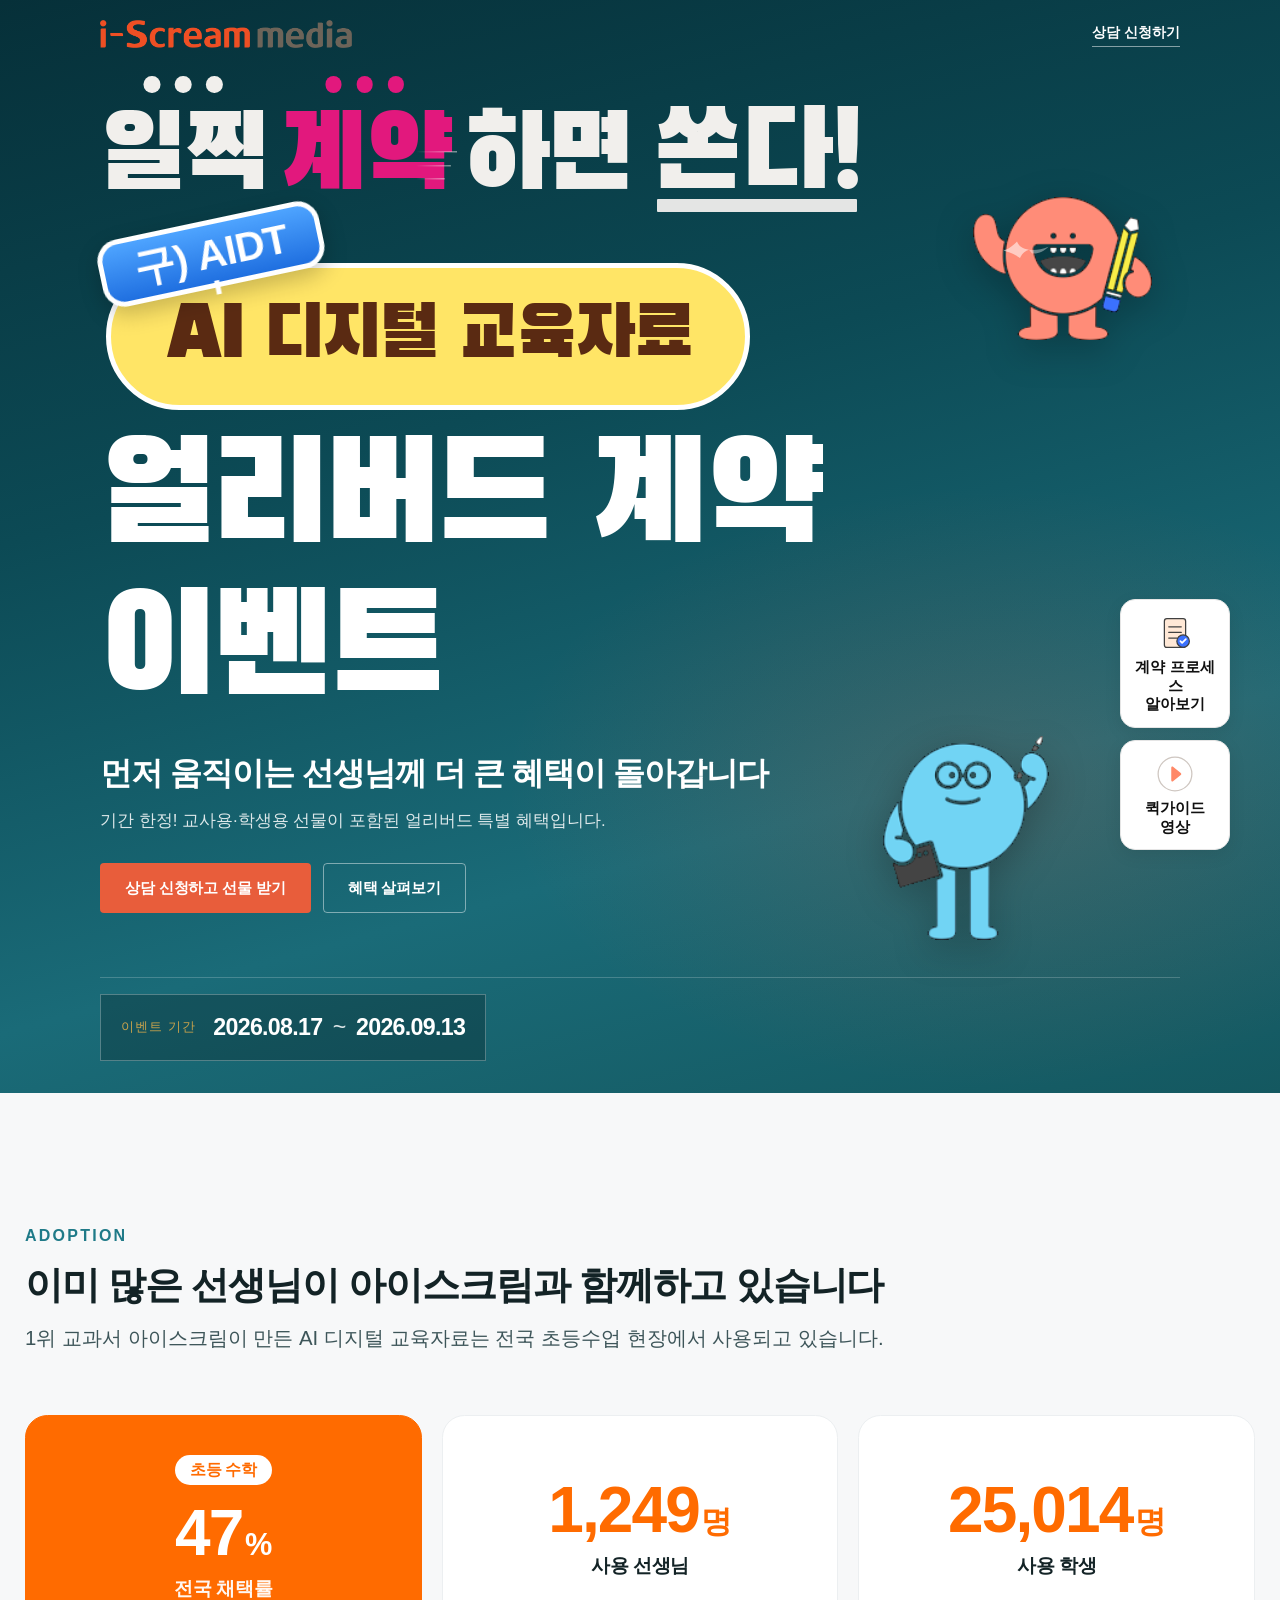
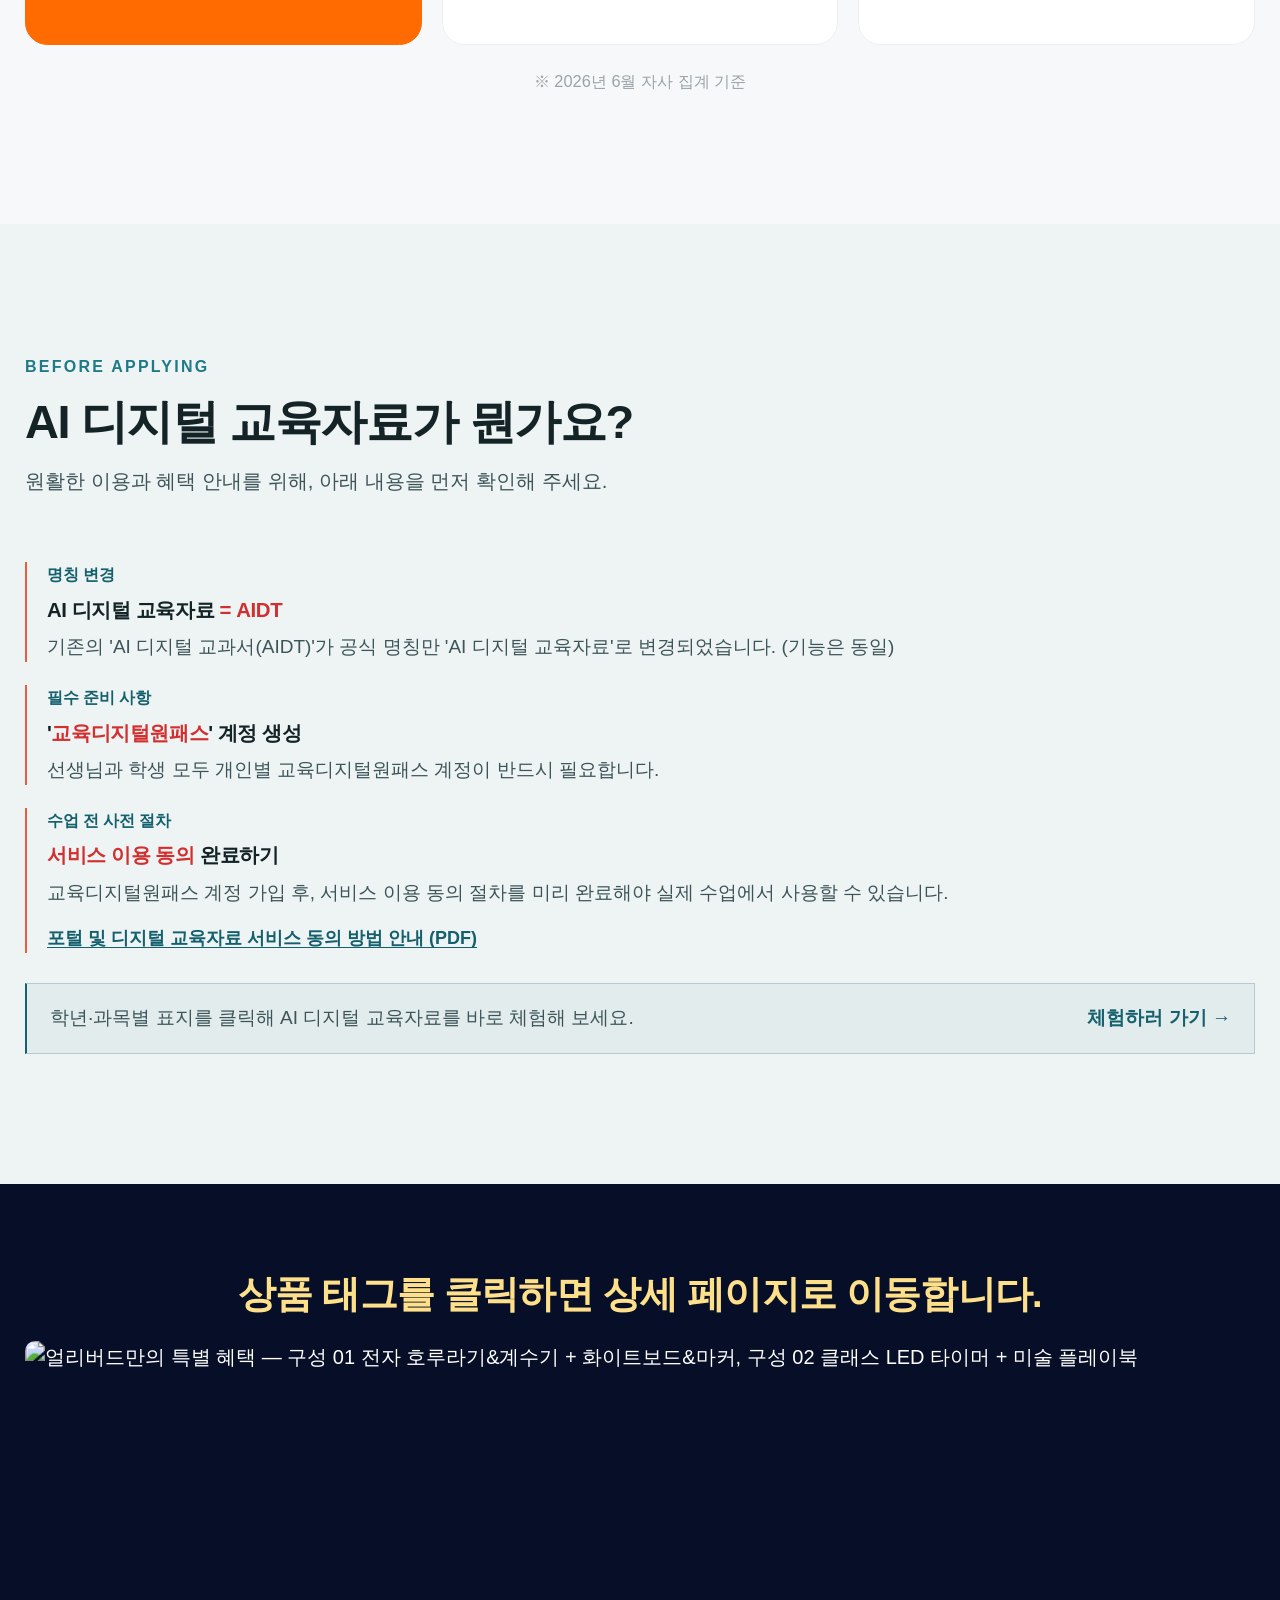
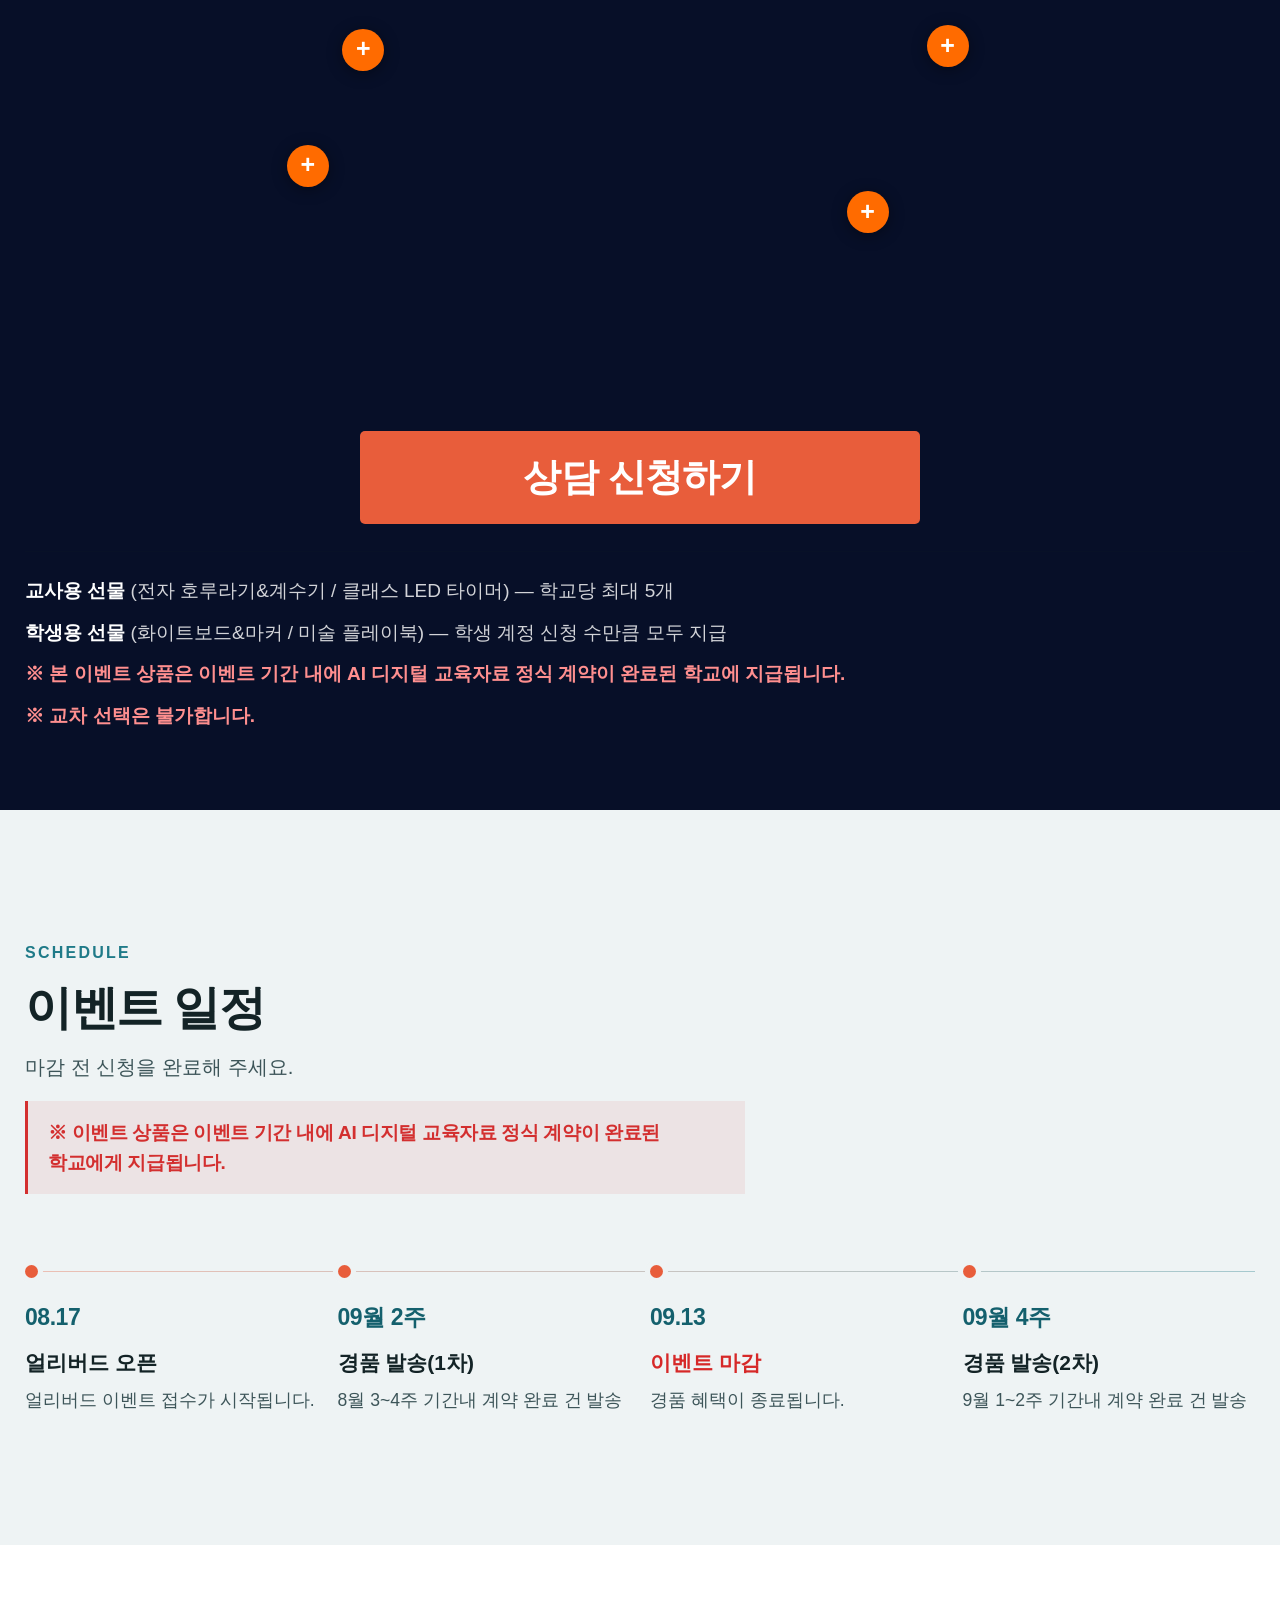
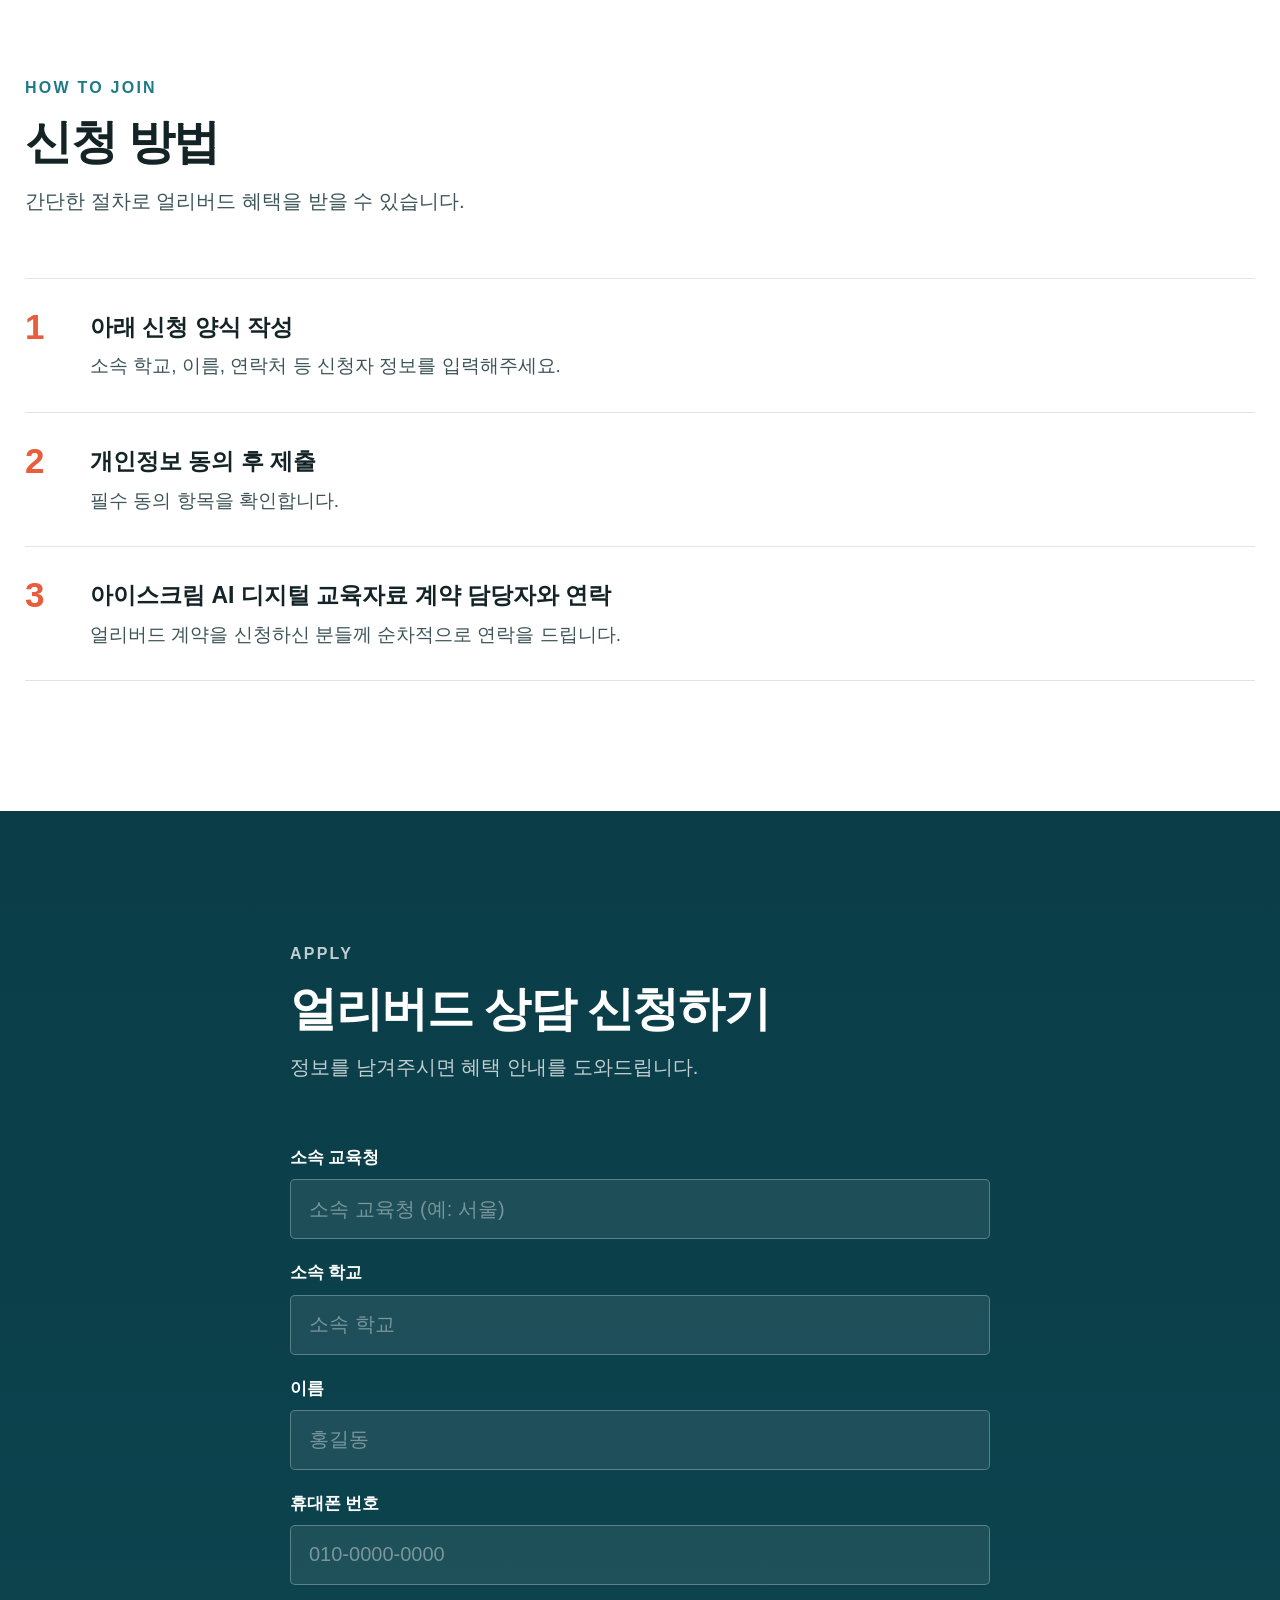
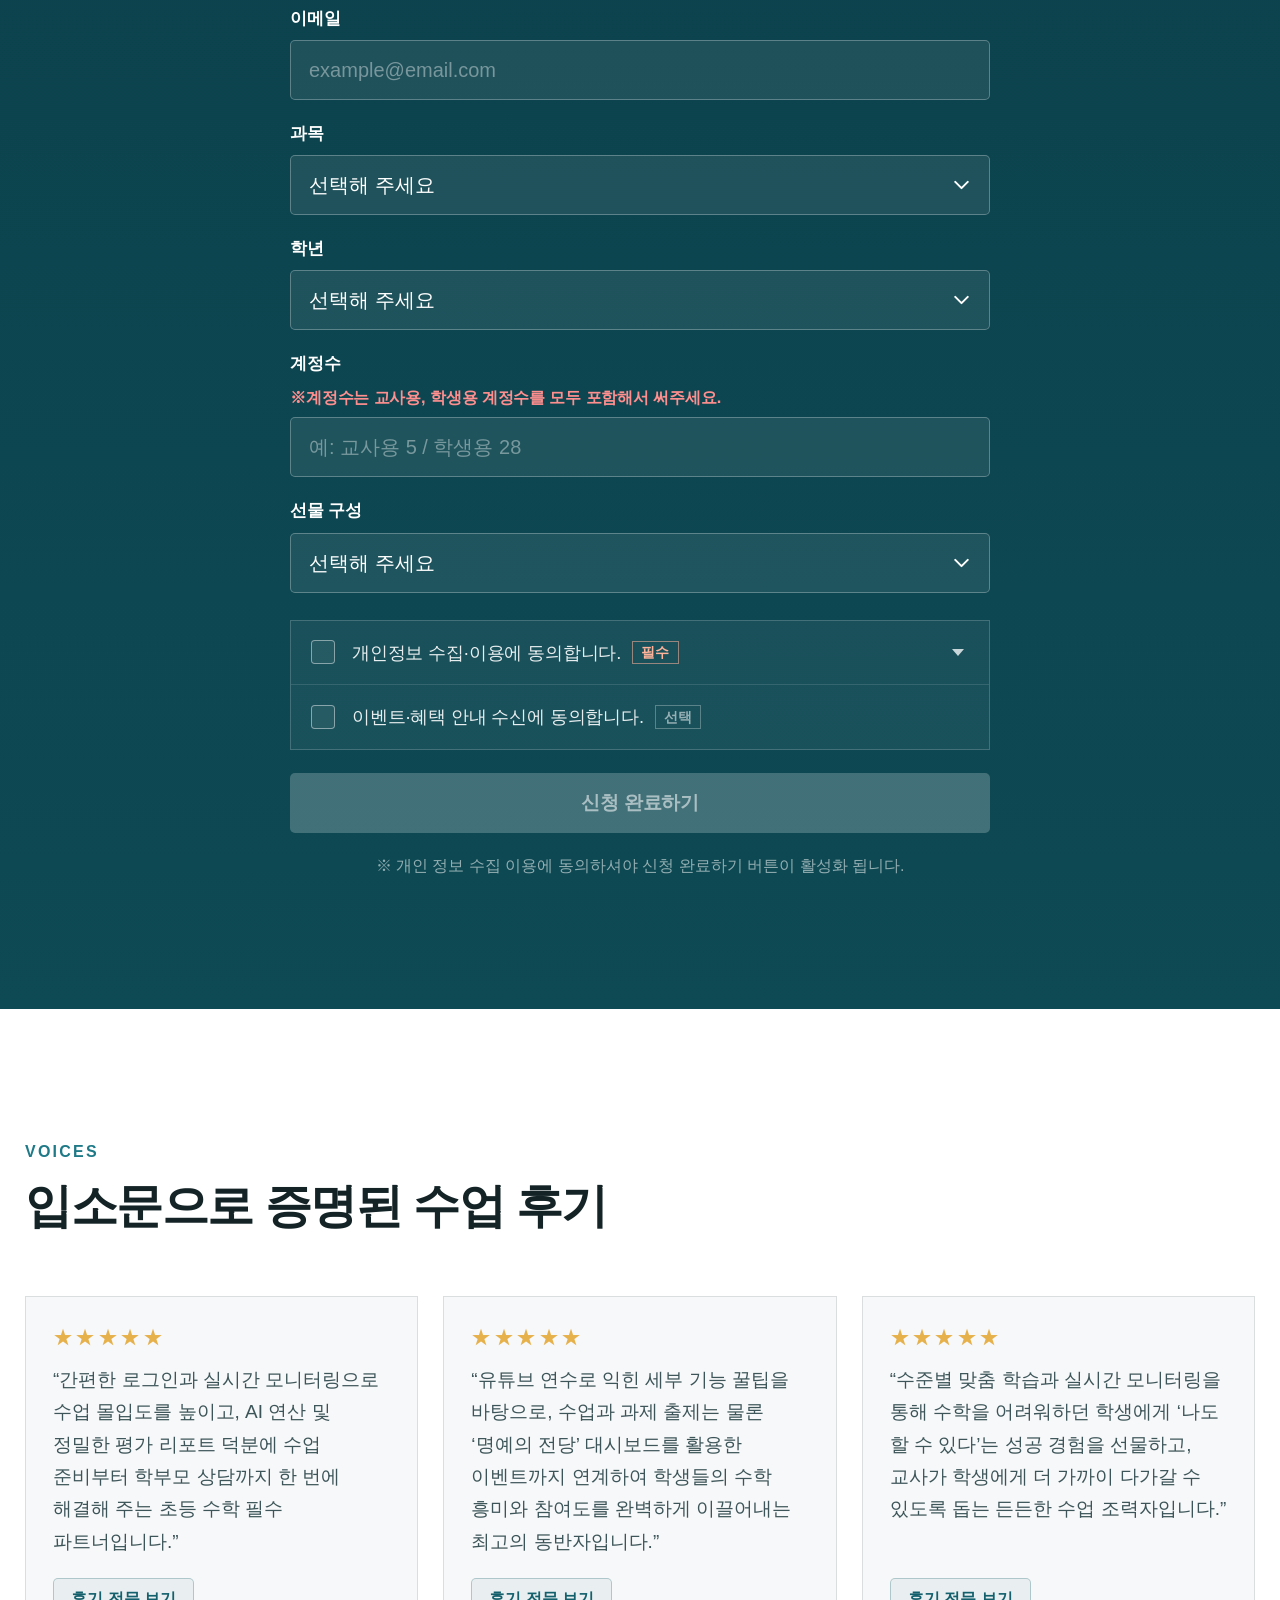
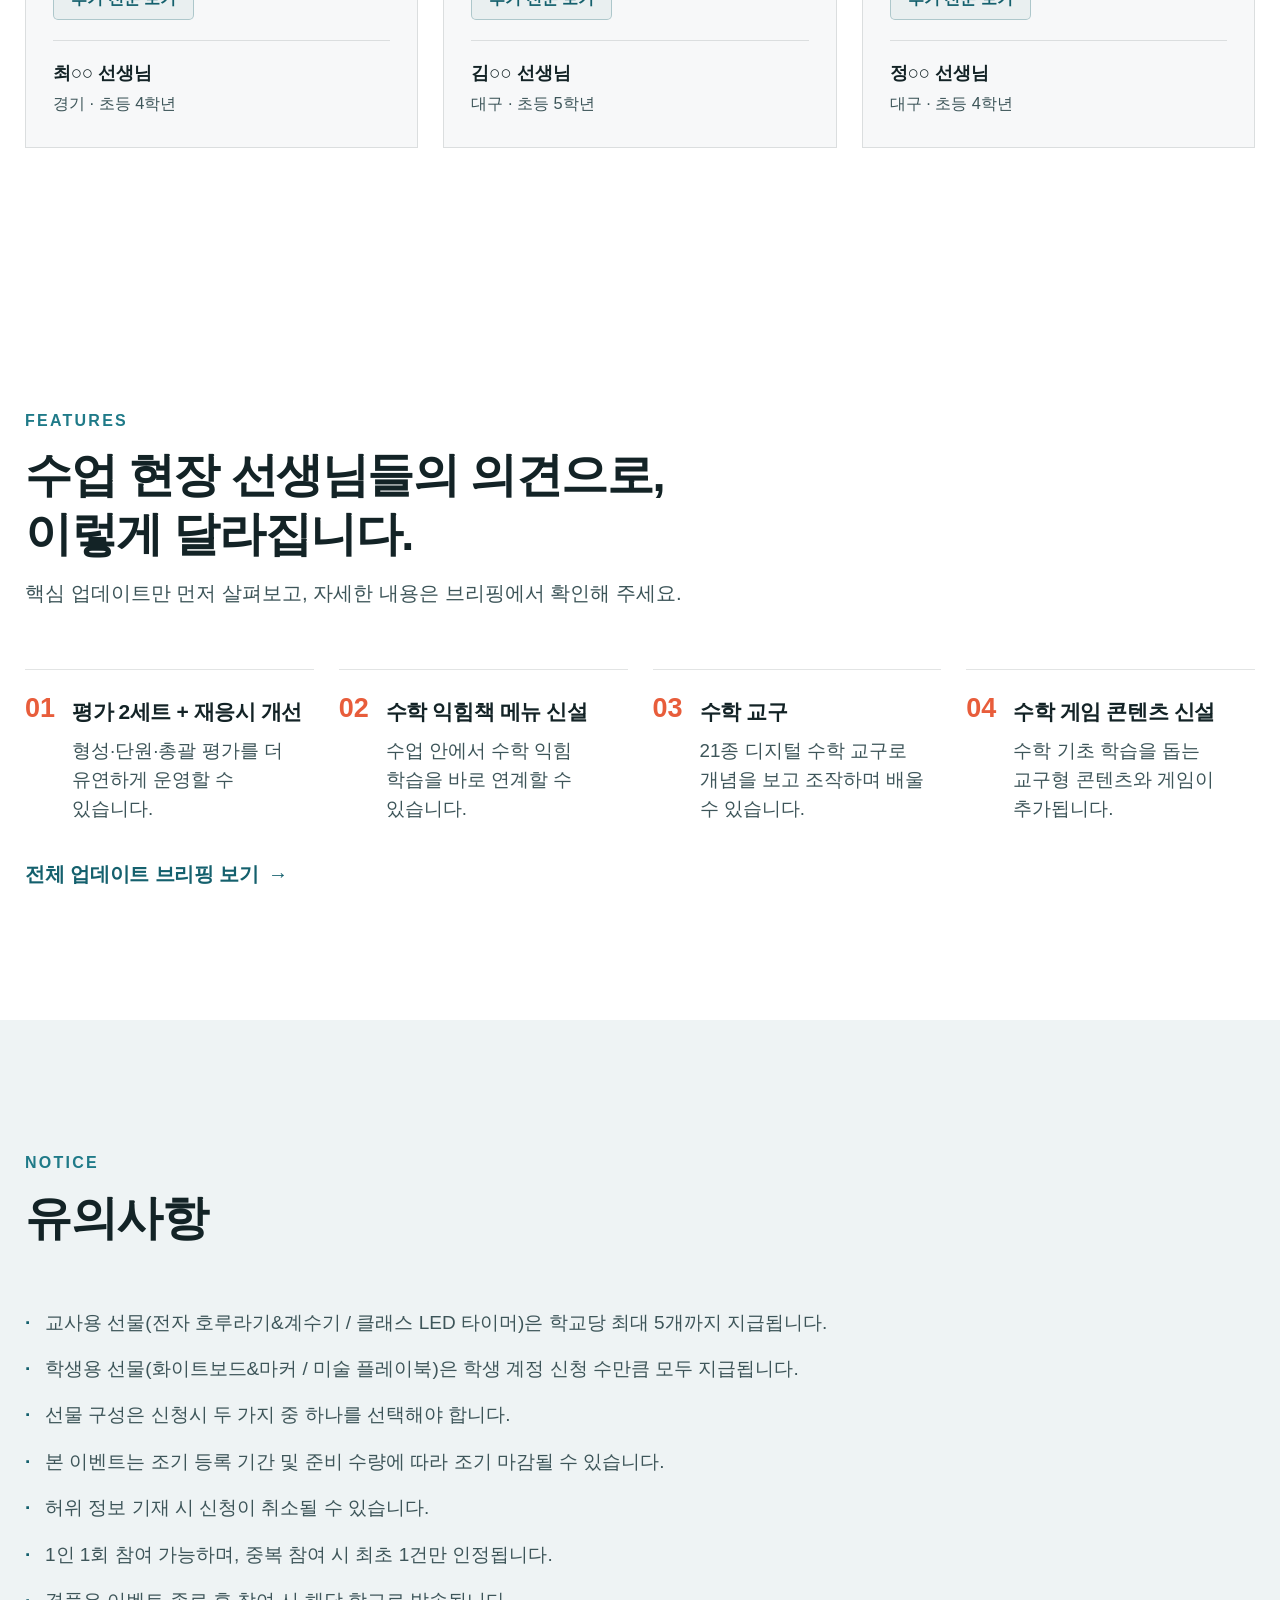
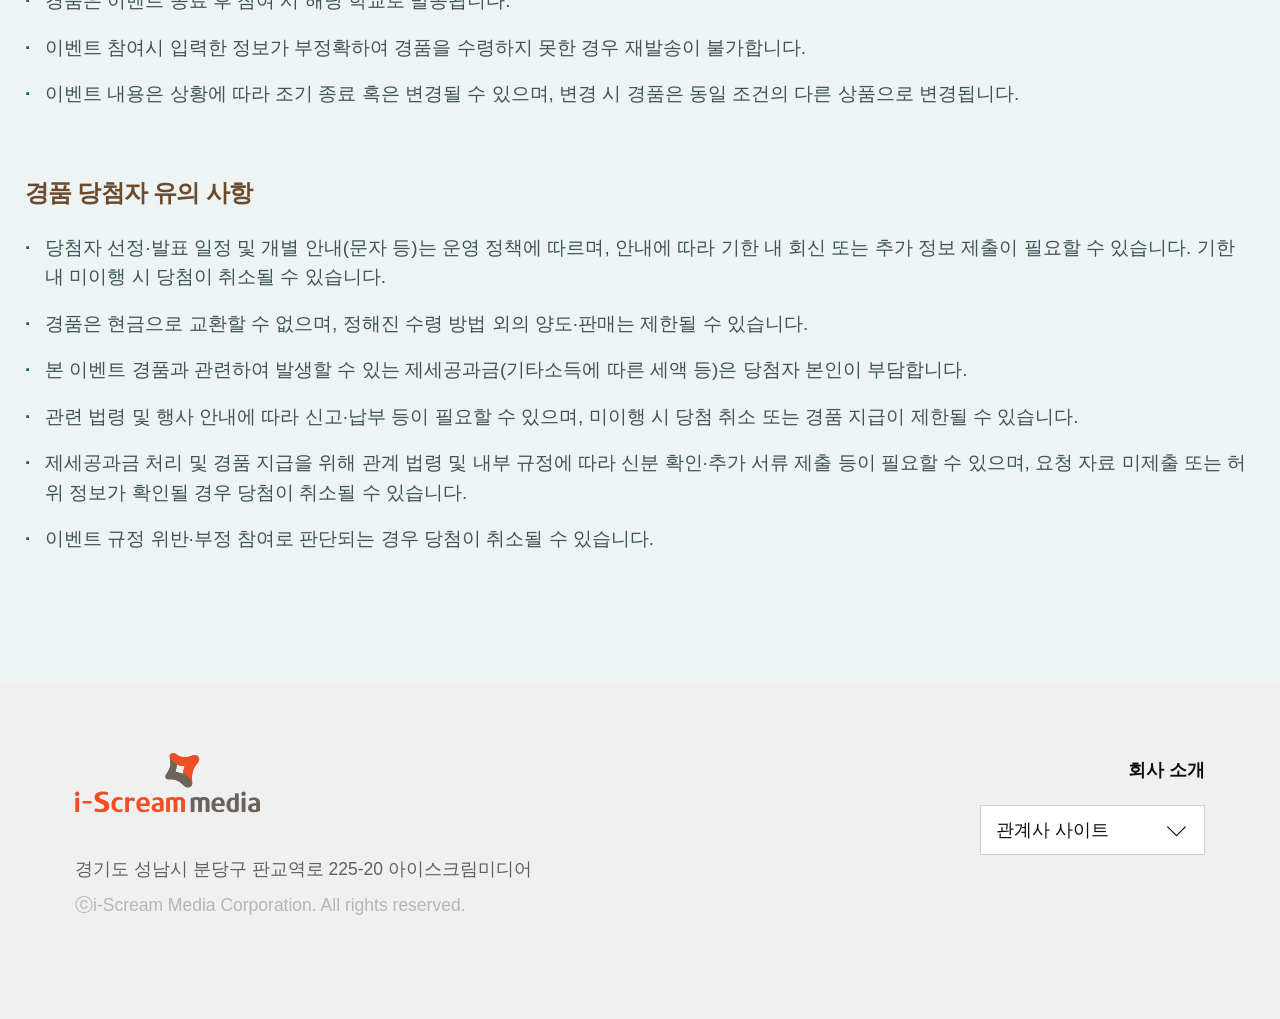
==== commit cfaaa02c: "Add files via upload" ====
--- a/index.html
+++ b/index.html
@@ -217,7 +217,7 @@
         <ul class="gift-notes">
           <li><strong>교사용 선물</strong> (전자 호루라기&amp;계수기 / 클래스 LED 타이머) — 학교당 최대 5개</li>
           <li><strong>학생용 선물</strong> (화이트보드&amp;마커 / 미술 플레이북) — 학생 계정 신청 수만큼 모두 지급</li>
-          <li class="gift-notes__alert">※ 본 이벤트 상품은 이벤트 기간 내에 AI 디지털 교육자료 정식 계약을 완료한 학교에게 지급됩니다.</li>
+          <li class="gift-notes__alert">※ 본 이벤트 상품은 이벤트 기간 내에 AI 디지털 교육자료 정식 계약이 완료된 학교에 지급됩니다.</li>
           <li class="gift-notes__alert">※ 교차 선택은 불가합니다.</li>
         </ul>
       </div>
@@ -231,7 +231,7 @@
           <p class="eyebrow">Schedule</p>
           <h2 class="section__title">이벤트 일정</h2>
           <p class="section__desc">마감 전 신청을 완료해 주세요.</p>
-          <p class="timeline__note">※ 얼리버드 이벤트 상품은 이벤트 기간 내에 AI 디지털 교육자료 정식 계약을 완료한 학교에게 지급됩니다.</p>
+          <p class="timeline__note">※ 이벤트 상품은 이벤트 기간 내에 AI 디지털 교육자료 정식 계약이 완료된 학교에게 지급됩니다.</p>
         </header>
 
         <ol class="steps">
@@ -580,7 +580,7 @@
           <li>본 이벤트는 조기 등록 기간 및 준비 수량에 따라 조기 마감될 수 있습니다.</li>
           <li>허위 정보 기재 시 신청이 취소될 수 있습니다.</li>
           <li>1인 1회 참여 가능하며, 중복 참여 시 최초 1건만 인정됩니다.</li>
-          <li>경품은 이벤트 종료 후 정식 계약이 완료된 해당 학교로 발송됩니다.</li>
+          <li>경품은 이벤트 종료 후 참여 시 해당 학교로 발송됩니다.</li>
           <li>이벤트 참여시 입력한 정보가 부정확하여 경품을 수령하지 못한 경우 재발송이 불가합니다.</li>
           <li>이벤트 내용은 상황에 따라 조기 종료 혹은 변경될 수 있으며, 변경 시 경품은 동일 조건의 다른 상품으로 변경됩니다.</li>
         </ul>
@@ -678,4 +678,4 @@
 
   <script src="js/main.js"></script>
 </body>
-</html>
+</html>
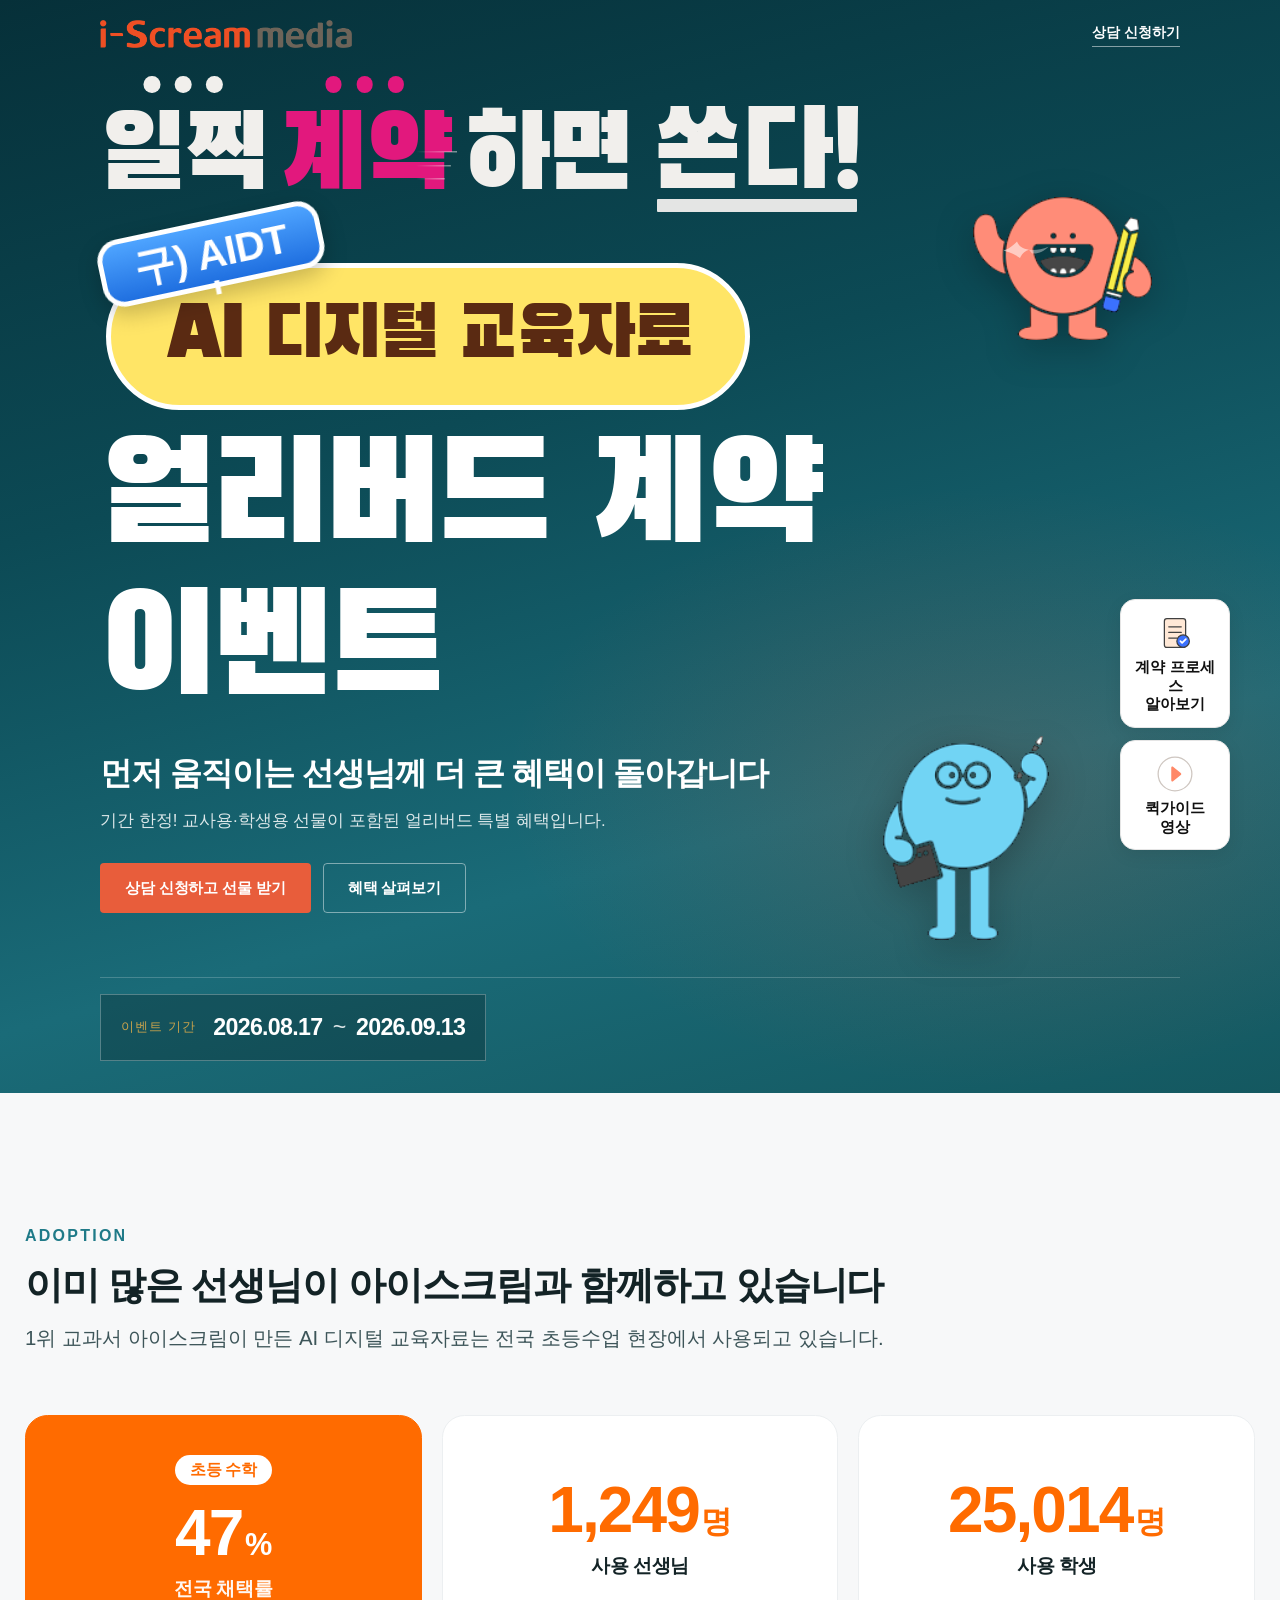
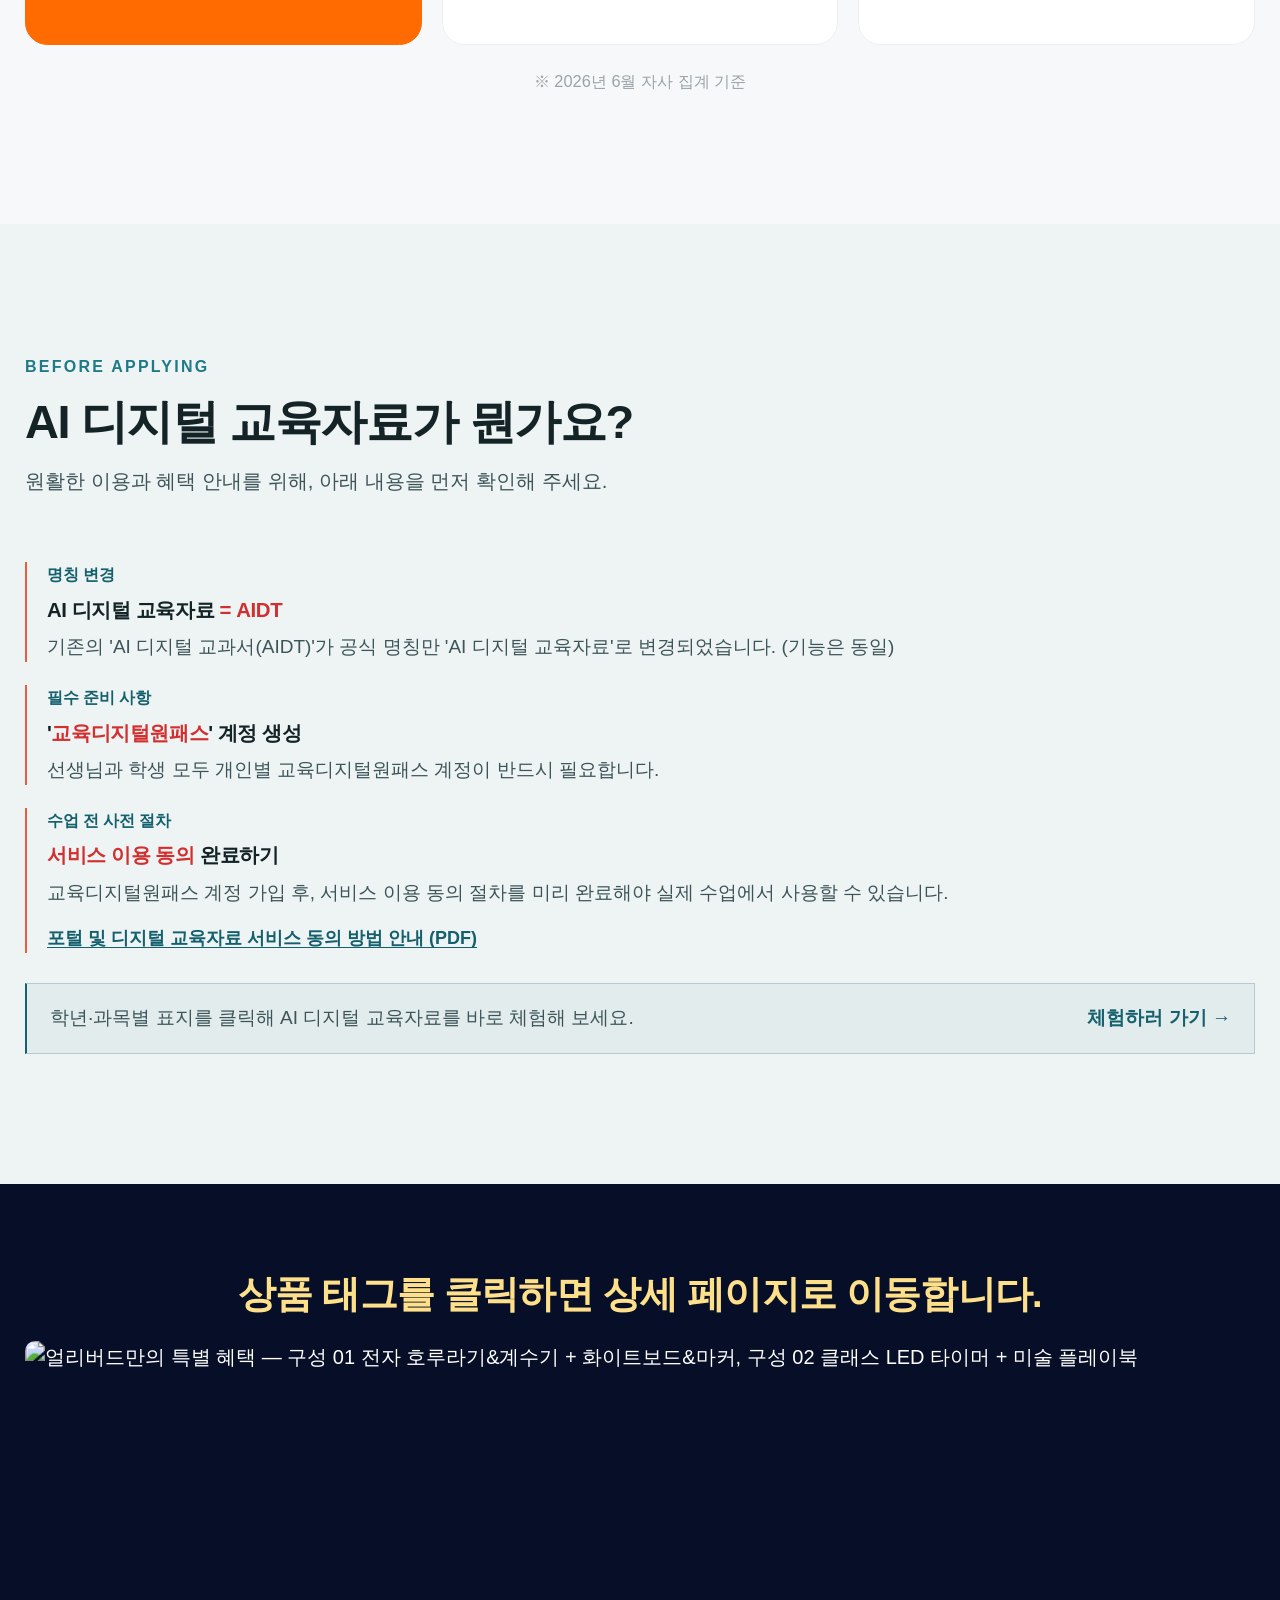
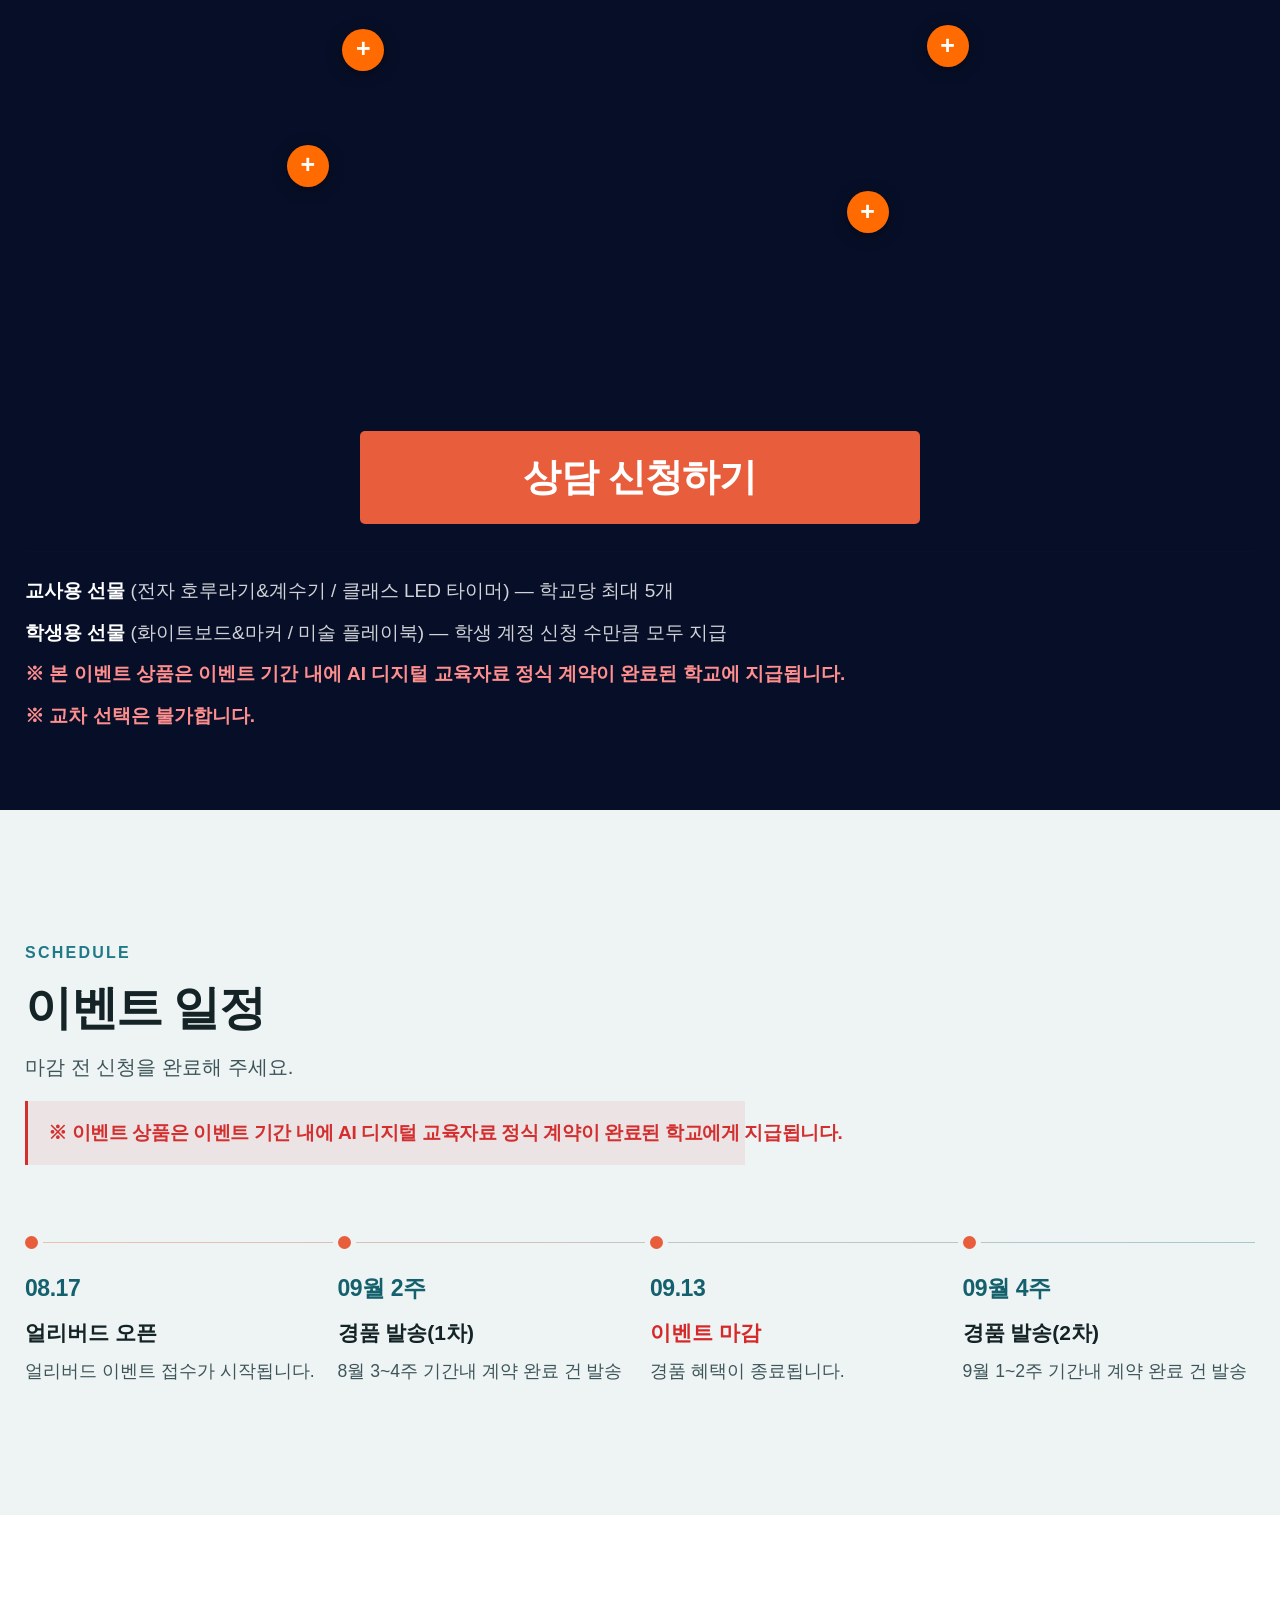
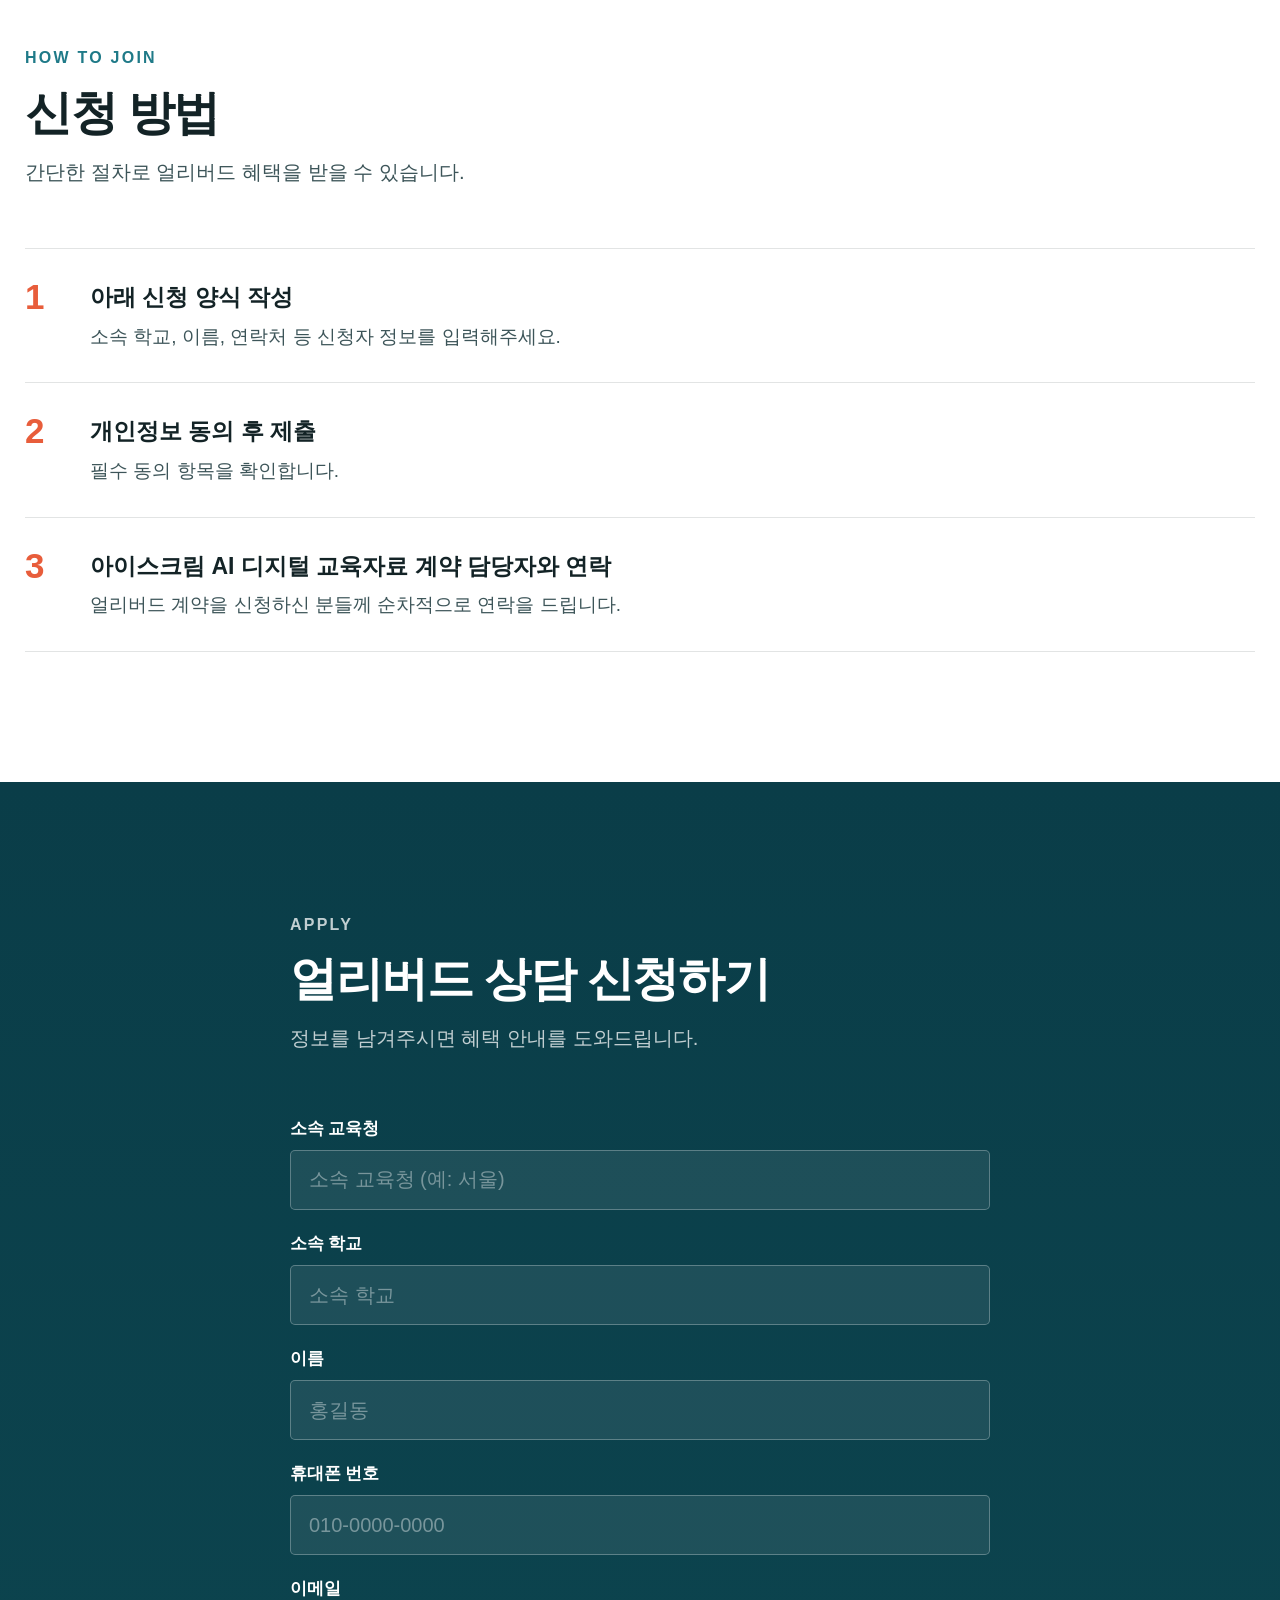
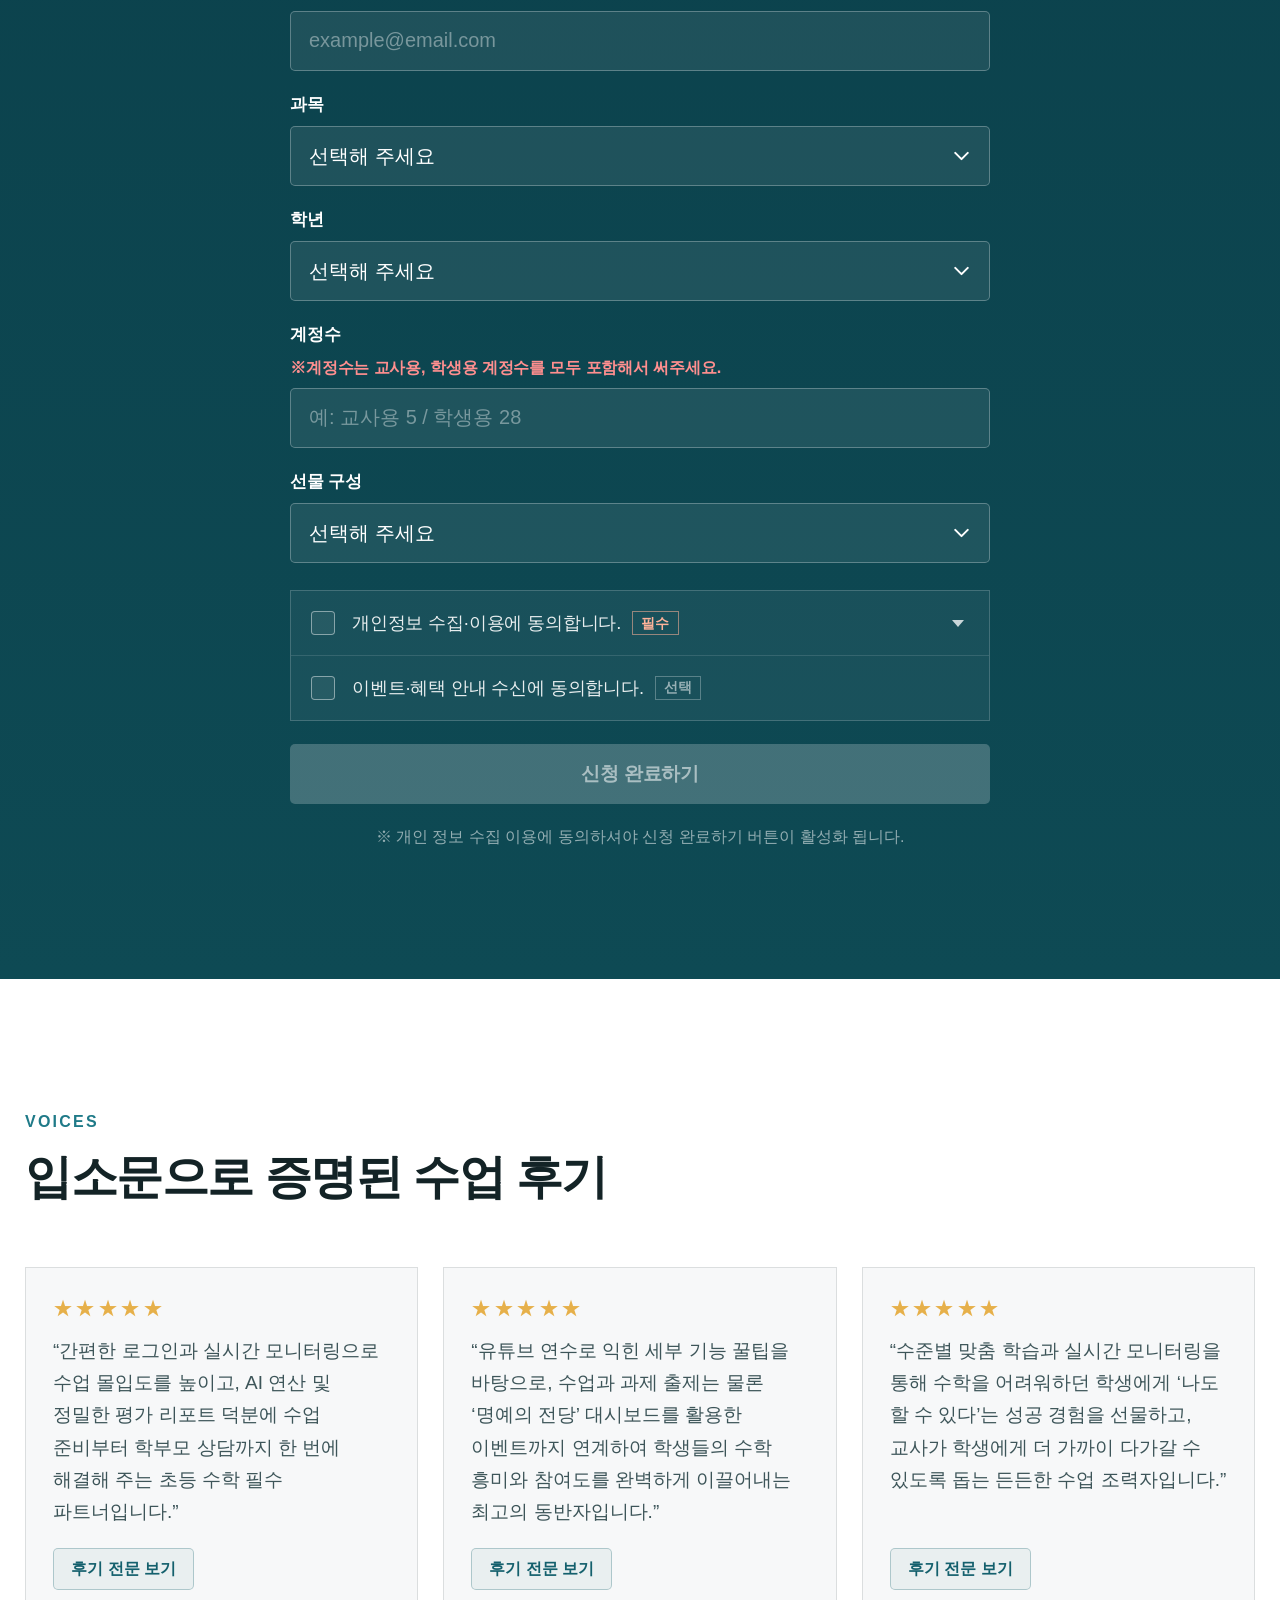
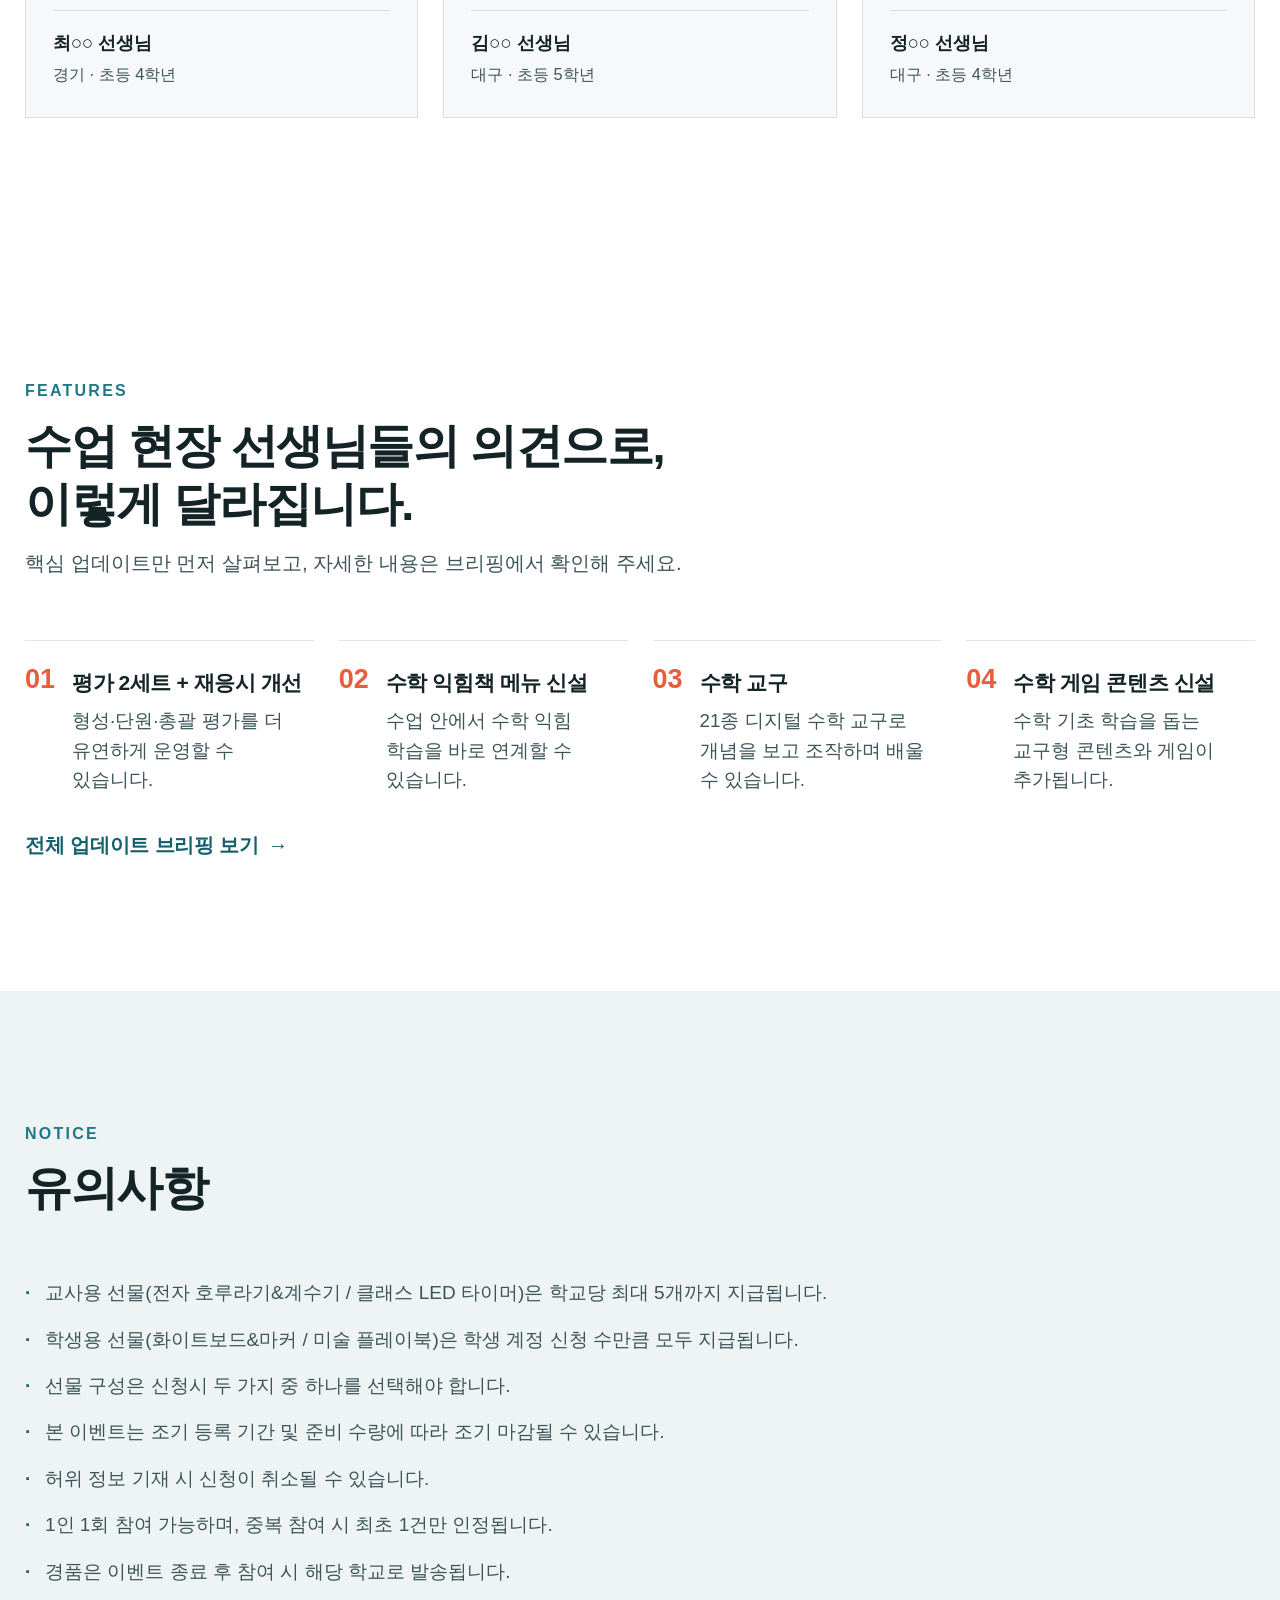
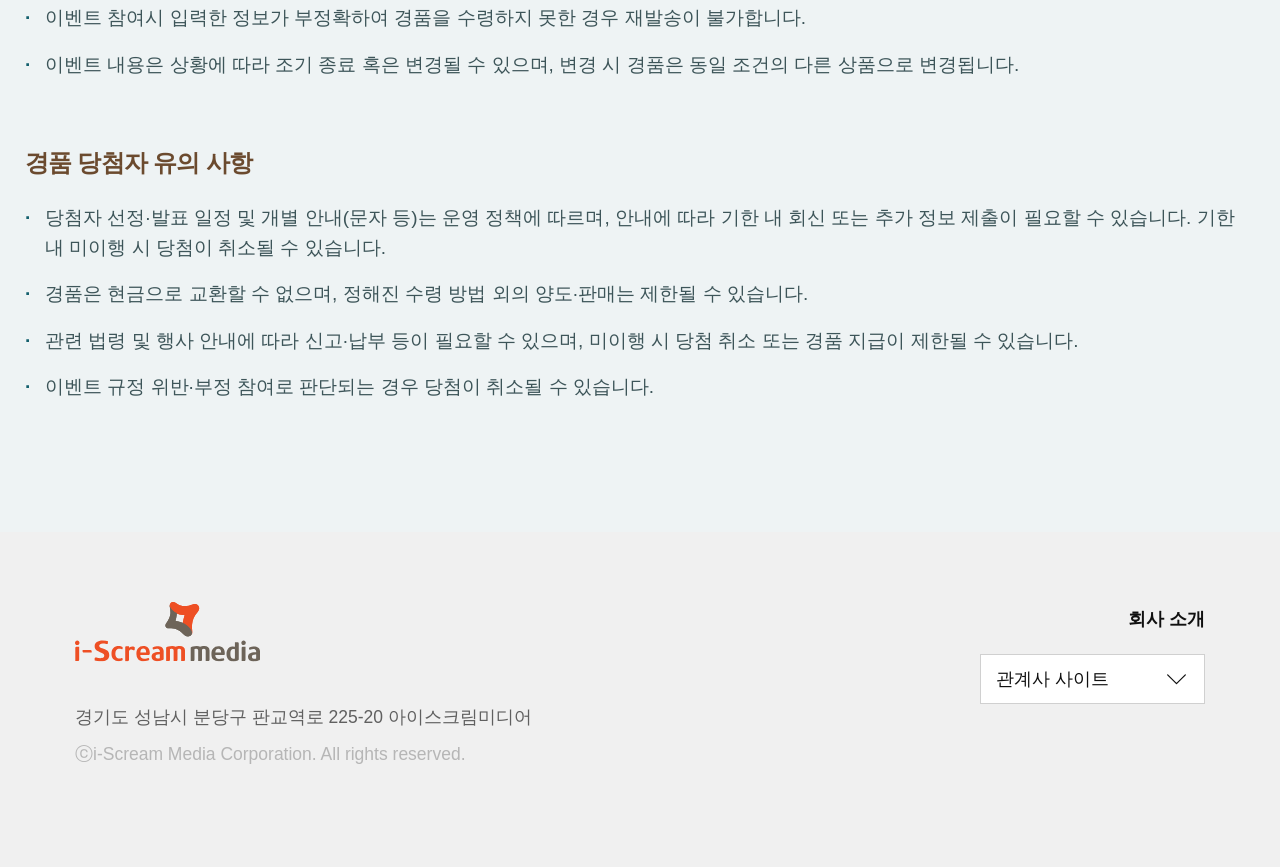
==== commit 7936bcfb: "Update index.html" ====
--- a/index.html
+++ b/index.html
@@ -591,9 +591,7 @@
         <ul class="notice__list">
           <li>당첨자 선정·발표 일정 및 개별 안내(문자 등)는 운영 정책에 따르며, 안내에 따라 기한 내 회신 또는 추가 정보 제출이 필요할 수 있습니다. 기한 내 미이행 시 당첨이 취소될 수 있습니다.</li>
           <li>경품은 현금으로 교환할 수 없으며, 정해진 수령 방법 외의 양도·판매는 제한될 수 있습니다.</li>
-          <li>본 이벤트 경품과 관련하여 발생할 수 있는 제세공과금(기타소득에 따른 세액 등)은 당첨자 본인이 부담합니다.</li>
           <li>관련 법령 및 행사 안내에 따라 신고·납부 등이 필요할 수 있으며, 미이행 시 당첨 취소 또는 경품 지급이 제한될 수 있습니다.</li>
-          <li>제세공과금 처리 및 경품 지급을 위해 관계 법령 및 내부 규정에 따라 신분 확인·추가 서류 제출 등이 필요할 수 있으며, 요청 자료 미제출 또는 허위 정보가 확인될 경우 당첨이 취소될 수 있습니다.</li>
           <li>이벤트 규정 위반·부정 참여로 판단되는 경우 당첨이 취소될 수 있습니다.</li>
         </ul>
       </div>
@@ -678,4 +676,4 @@
 
   <script src="js/main.js"></script>
 </body>
-</html>+</html>
--- a/css/styles.css
+++ b/css/styles.css
@@ -1439,6 +1439,13 @@
   line-height: 1.55;
   letter-spacing: -0.02em;
   word-break: keep-all;
+  white-space: nowrap;
+}
+
+@media (max-width: 900px) {
+  .timeline__note {
+    white-space: normal;
+  }
 }
 
 .steps {
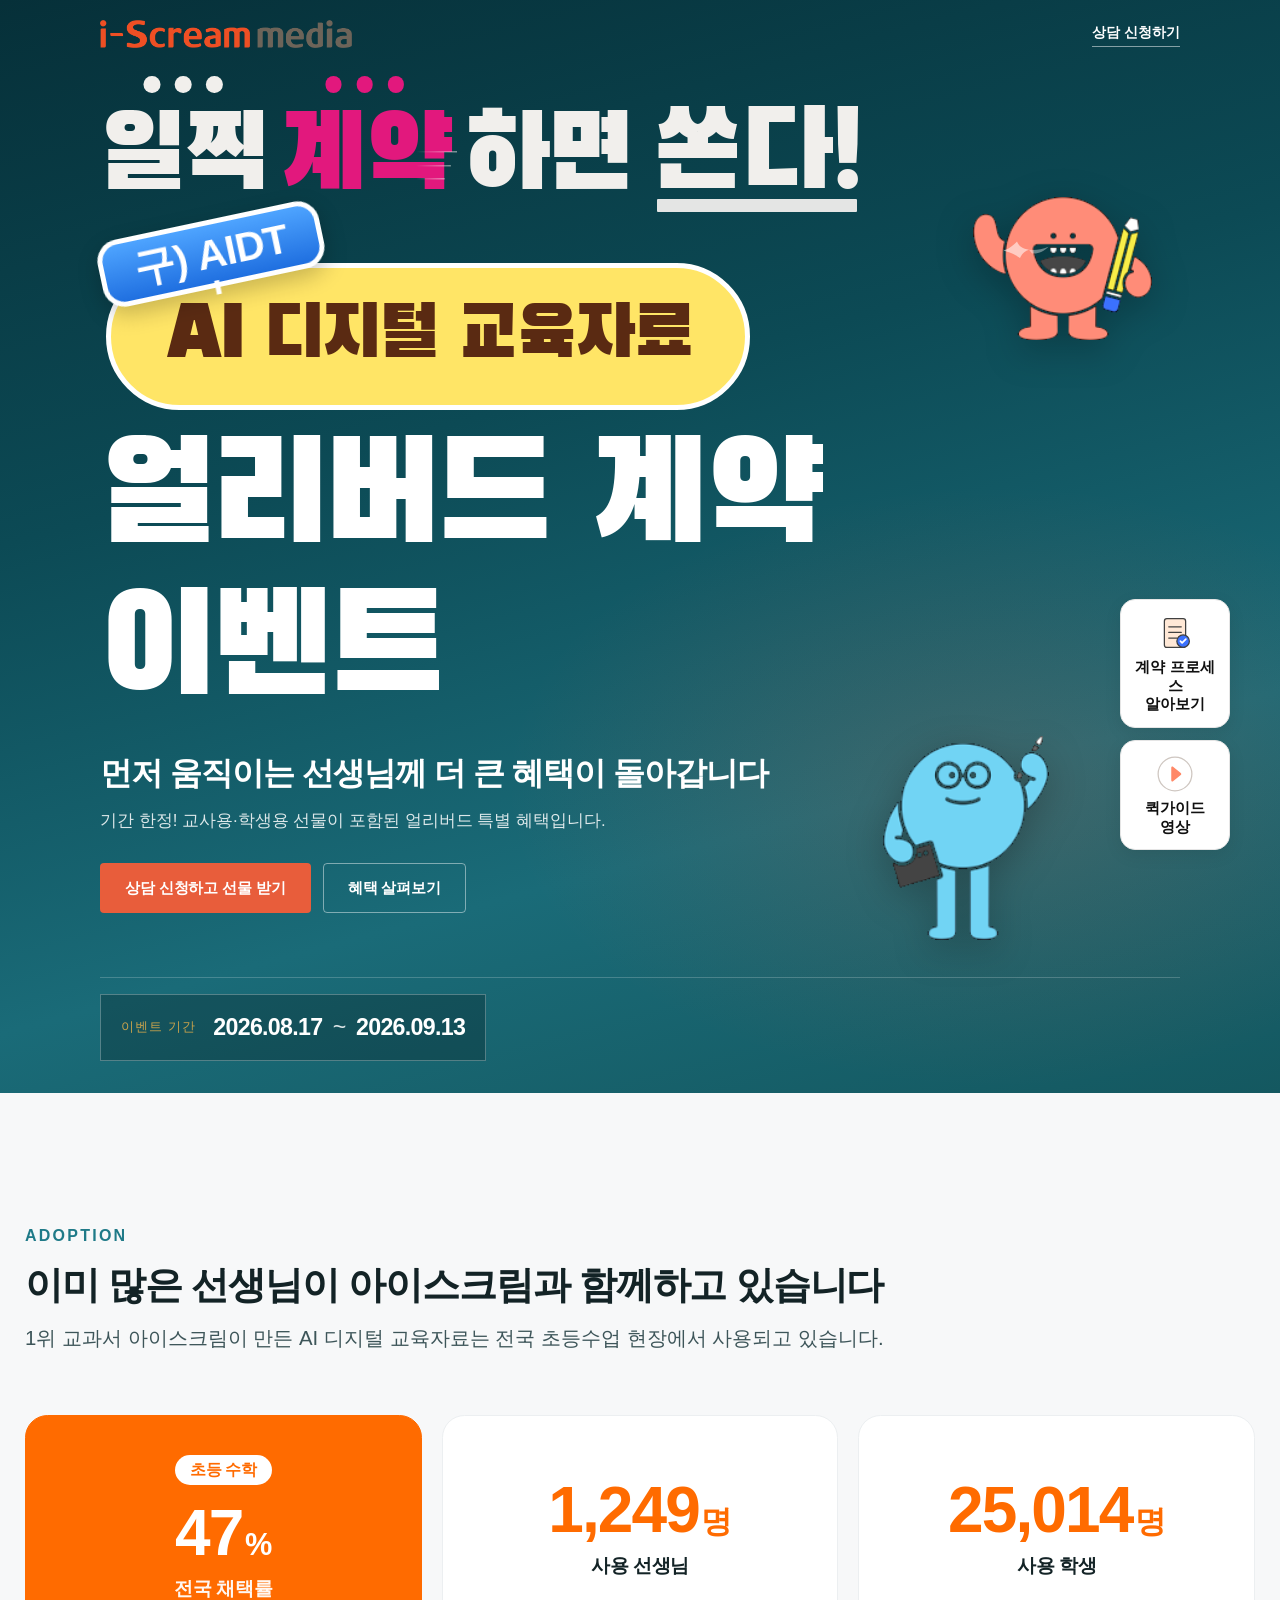
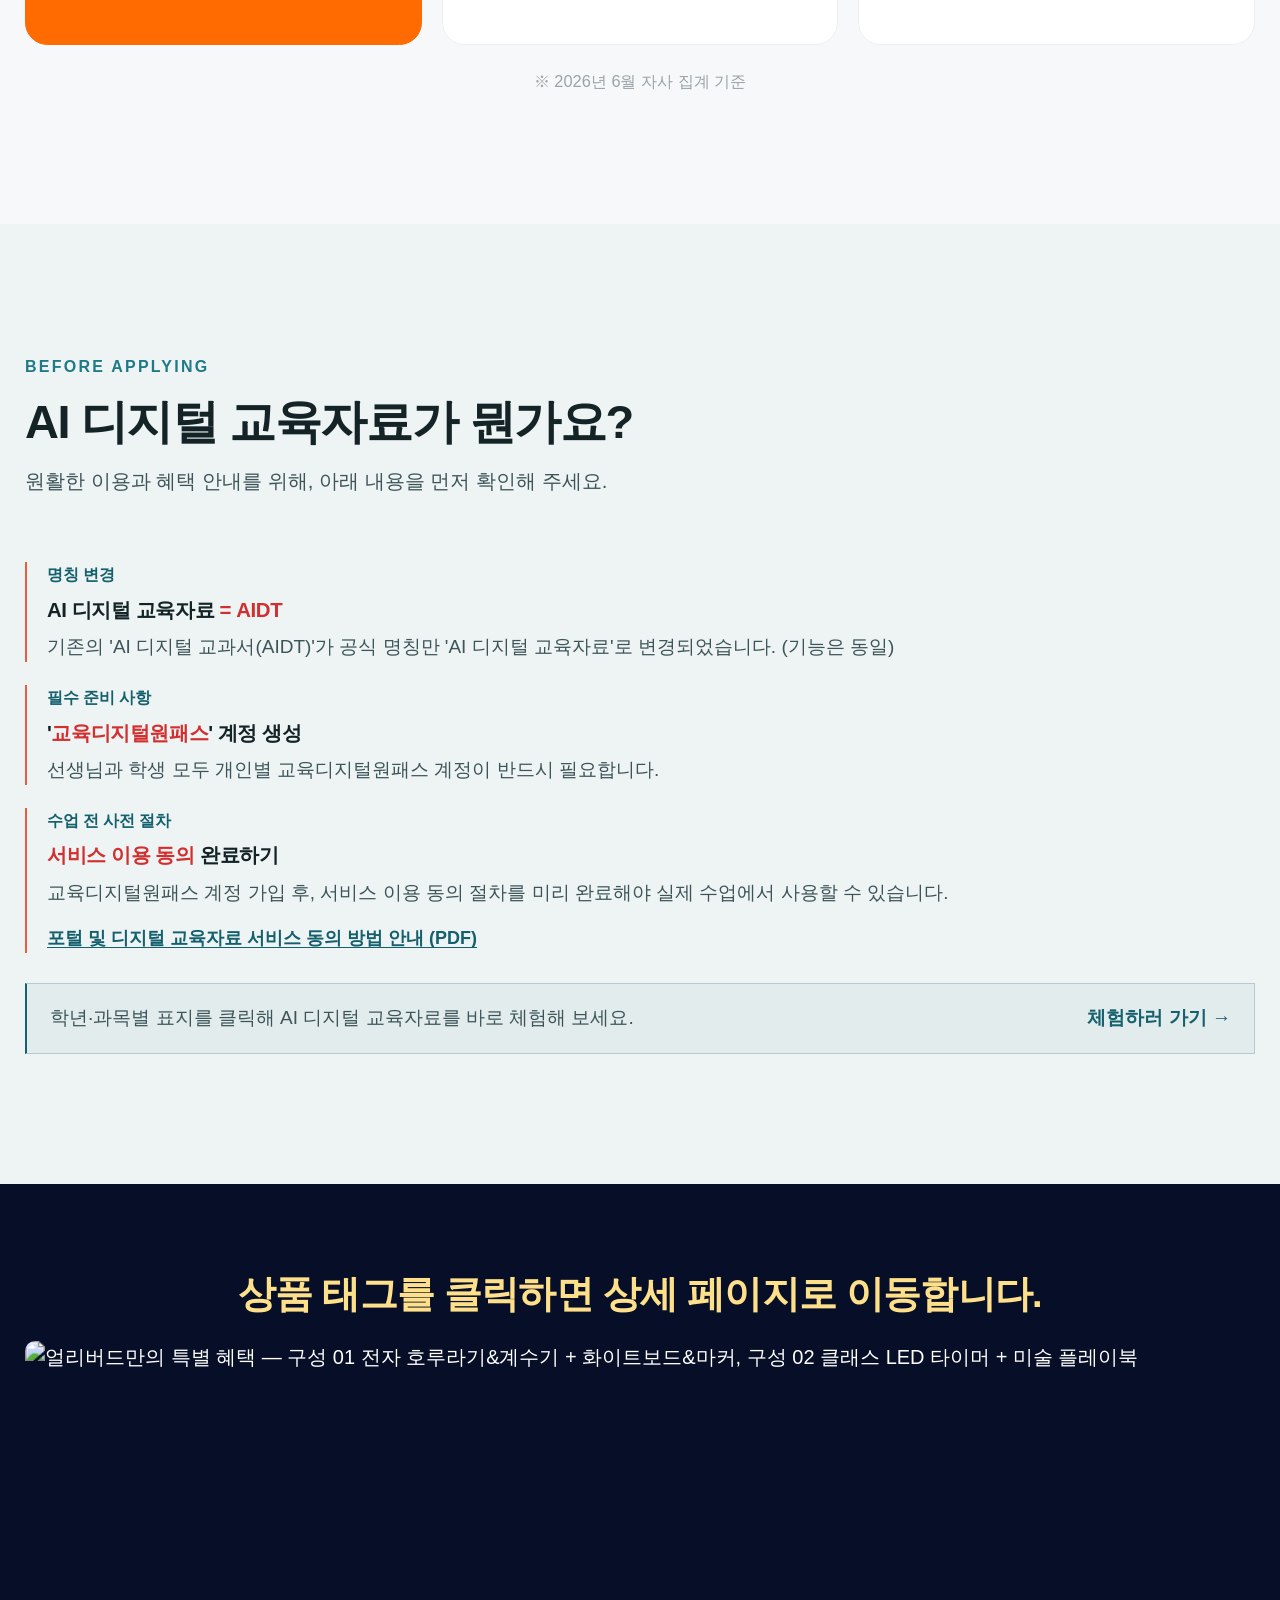
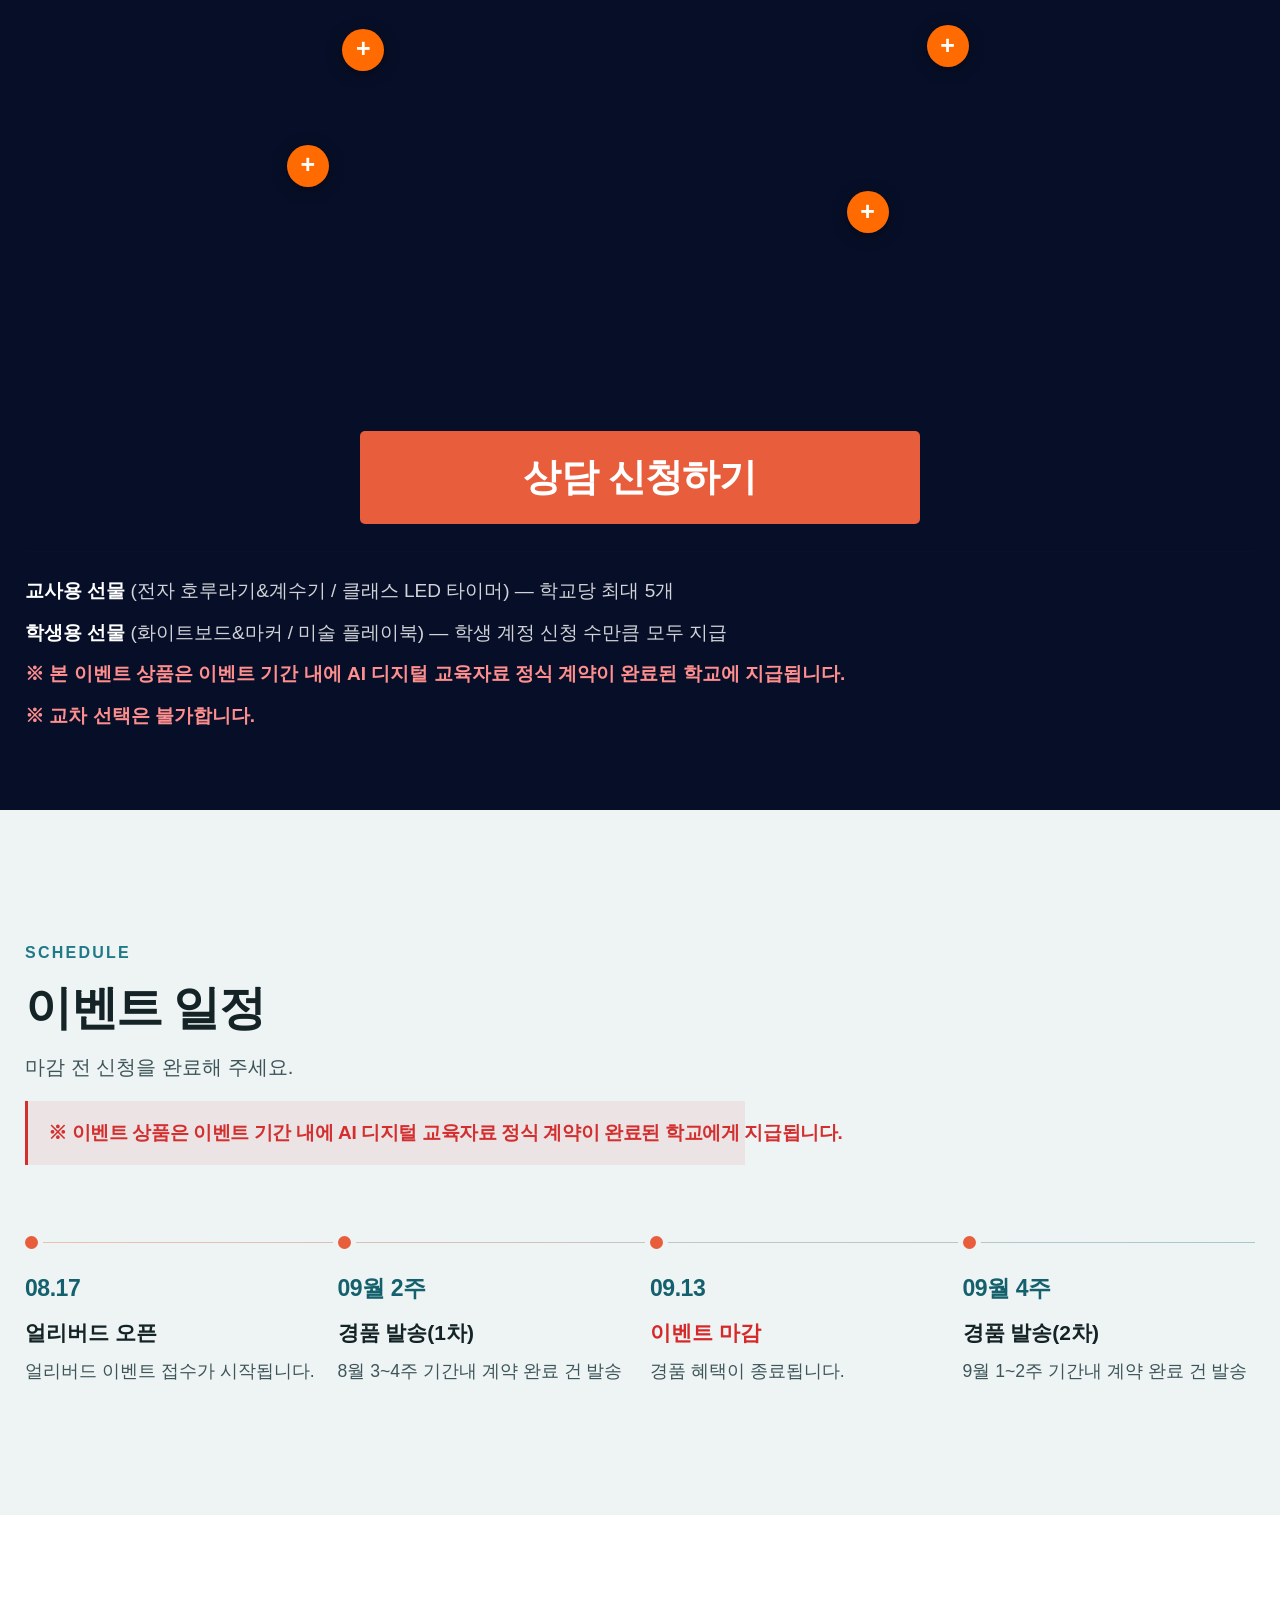
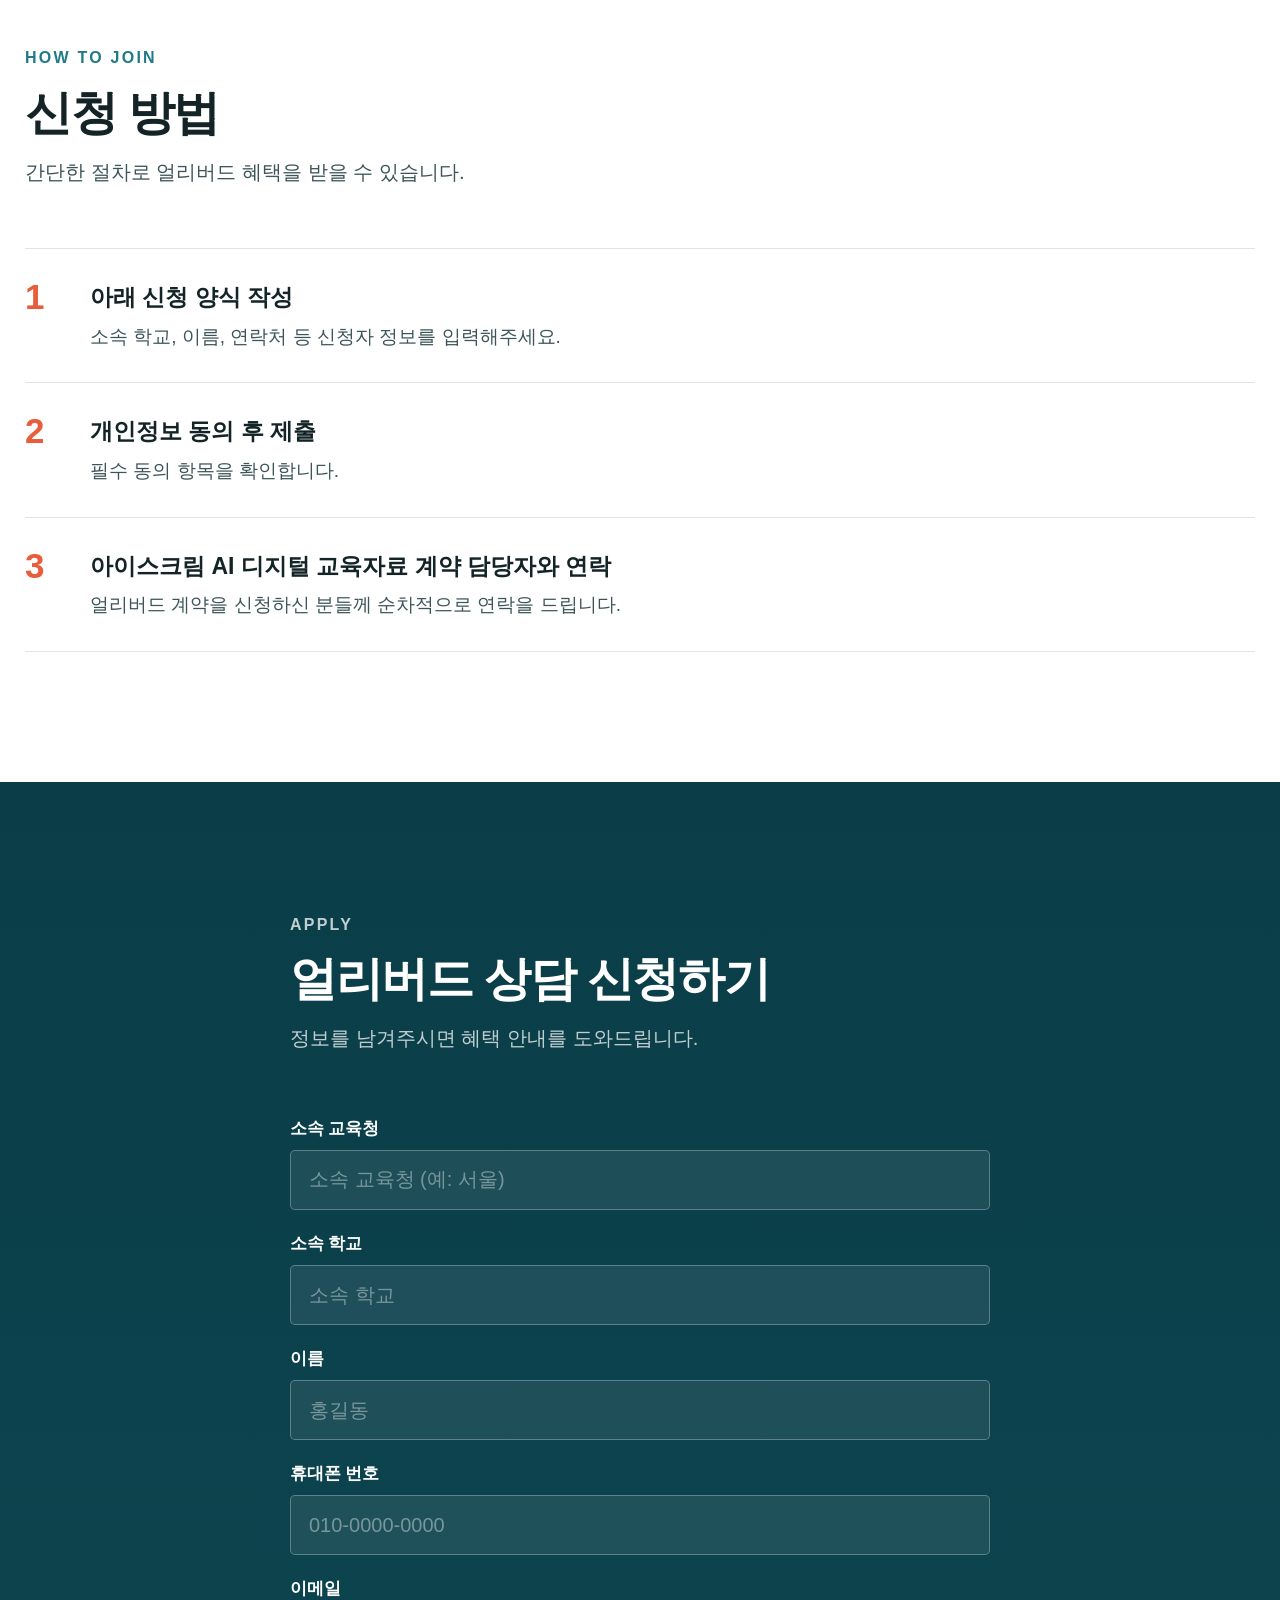
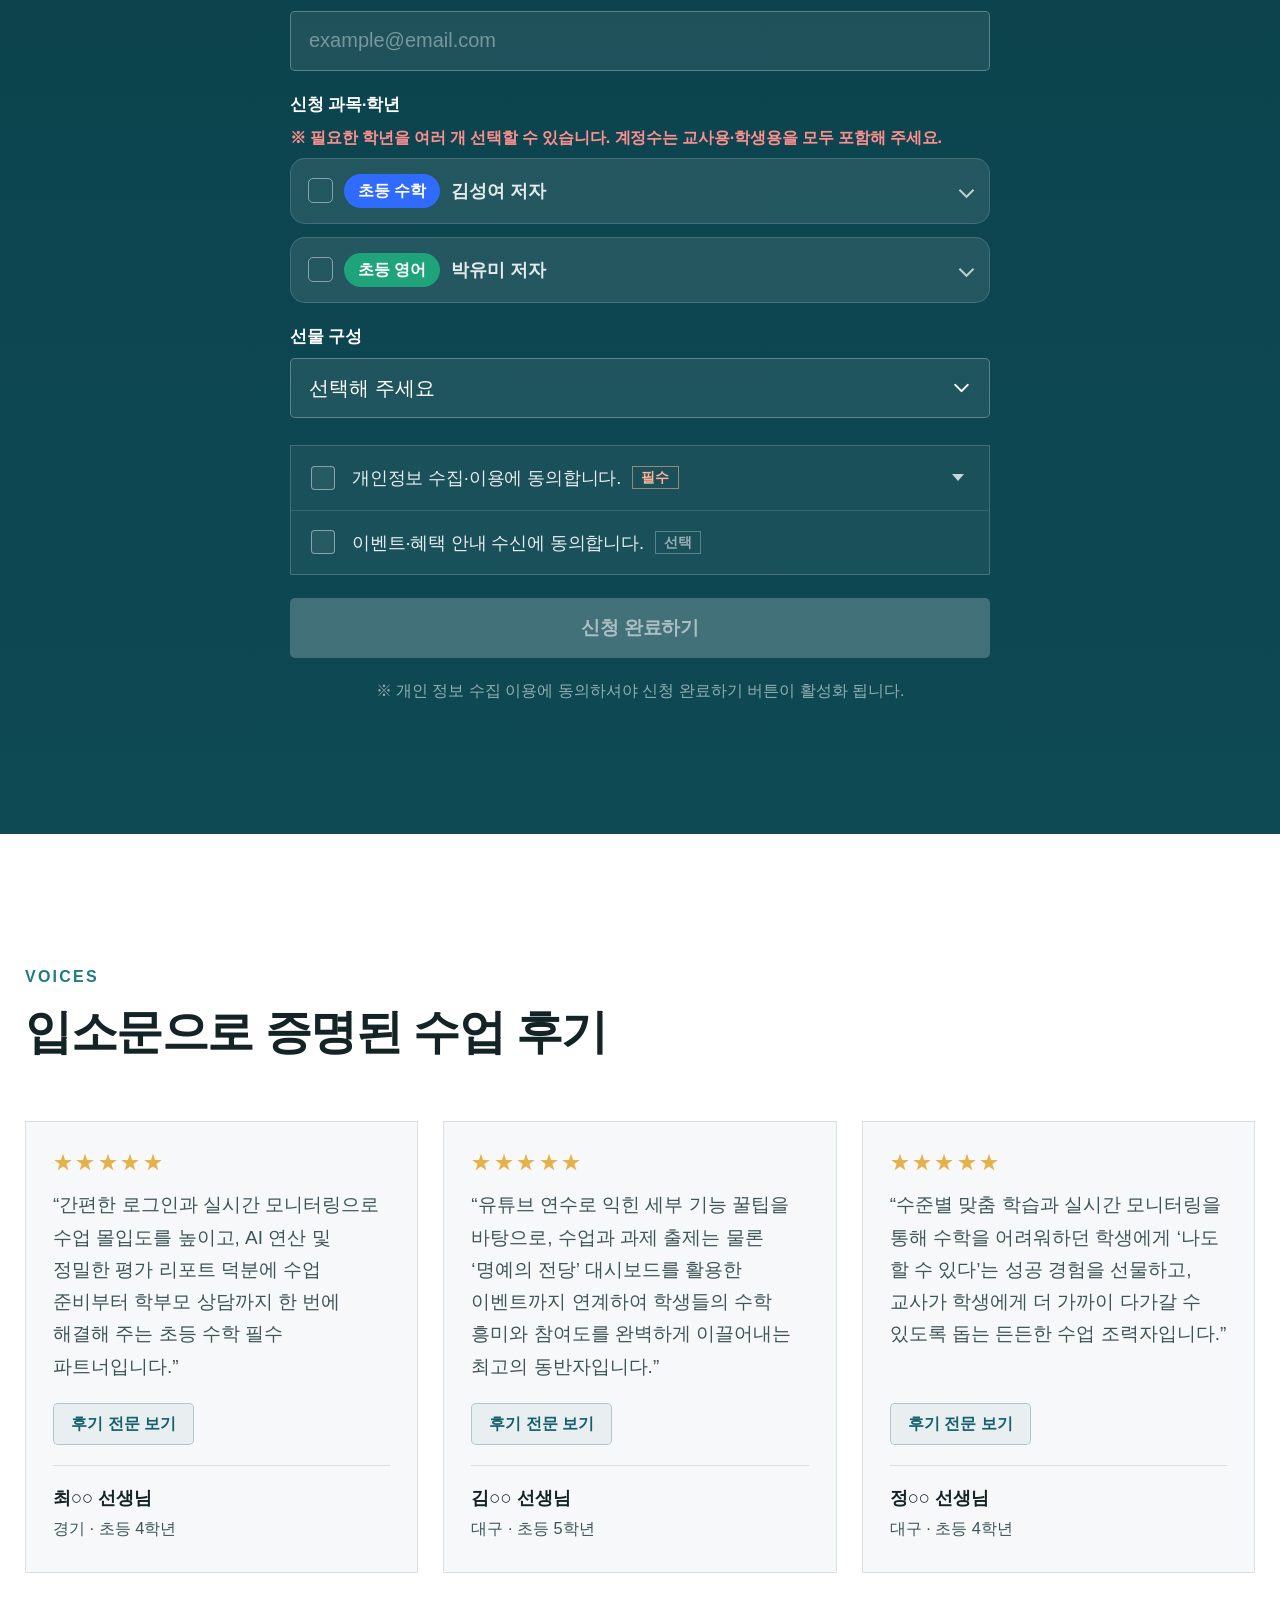
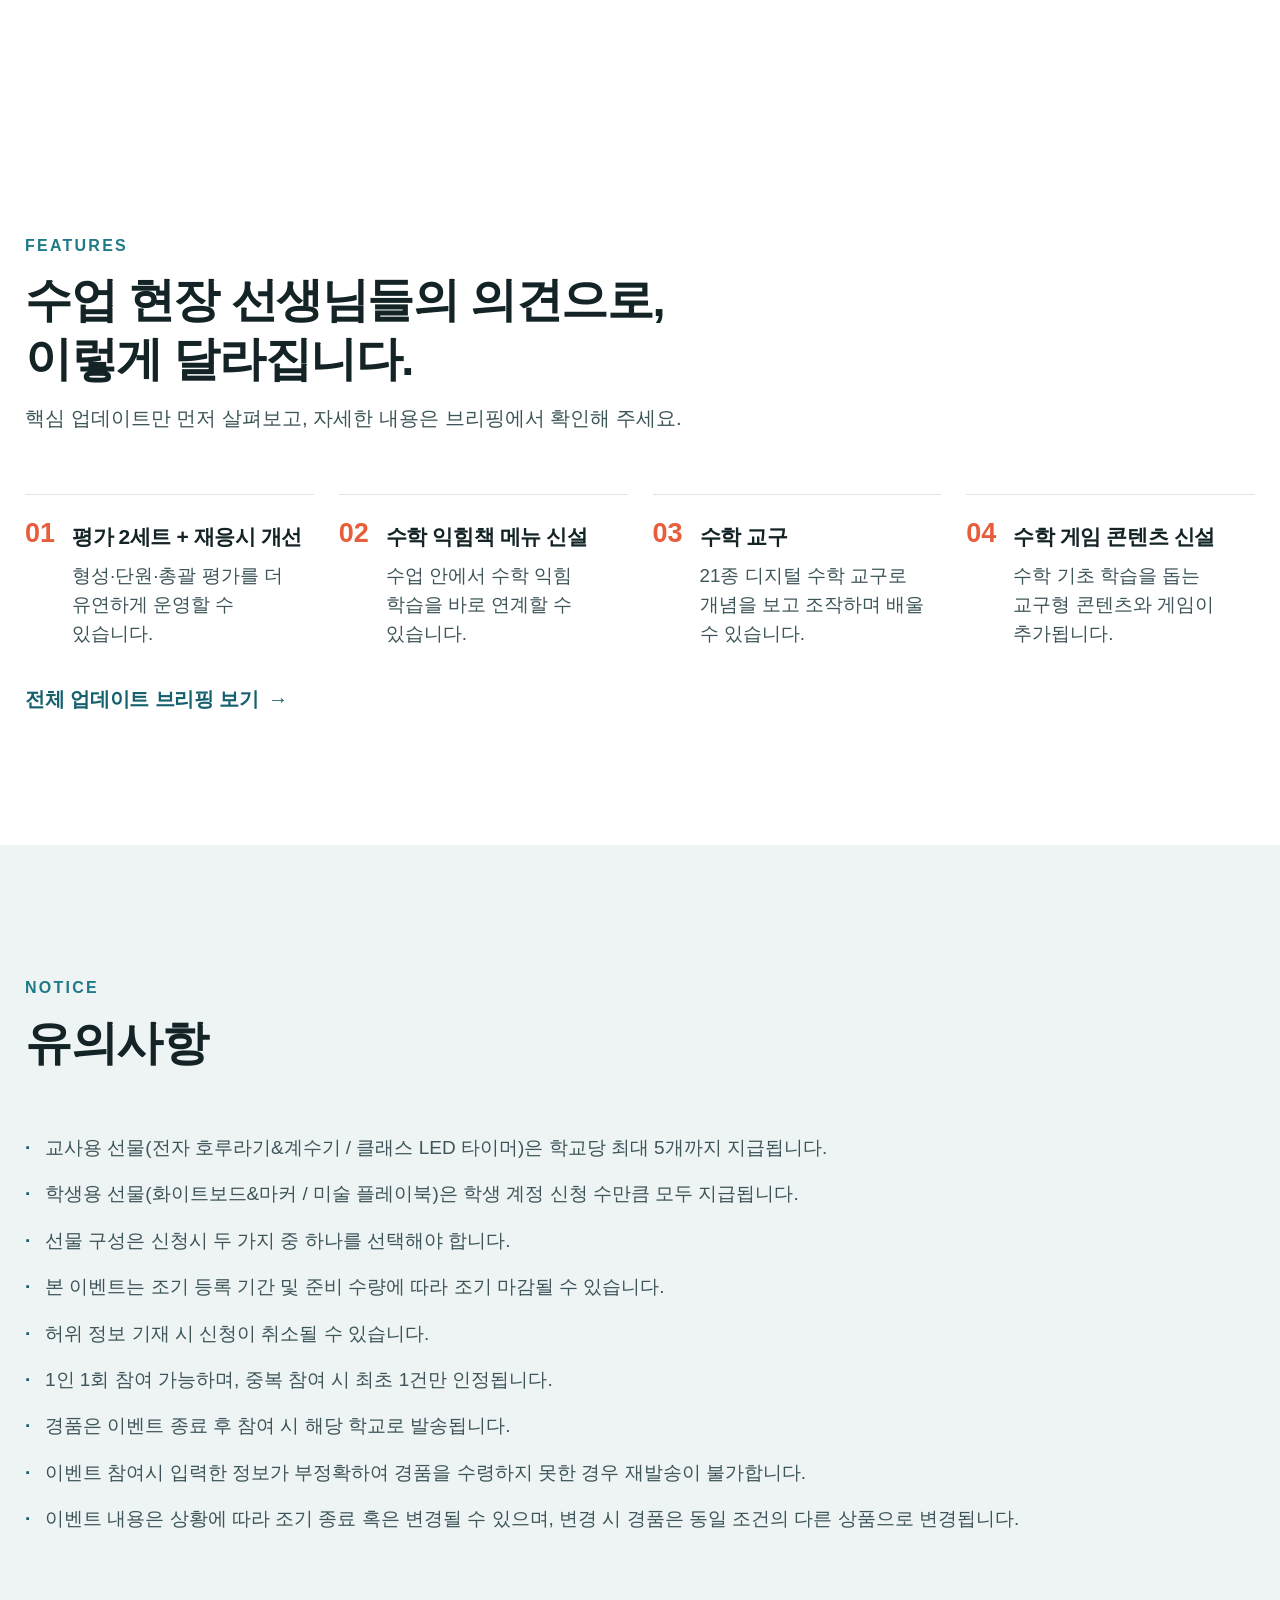
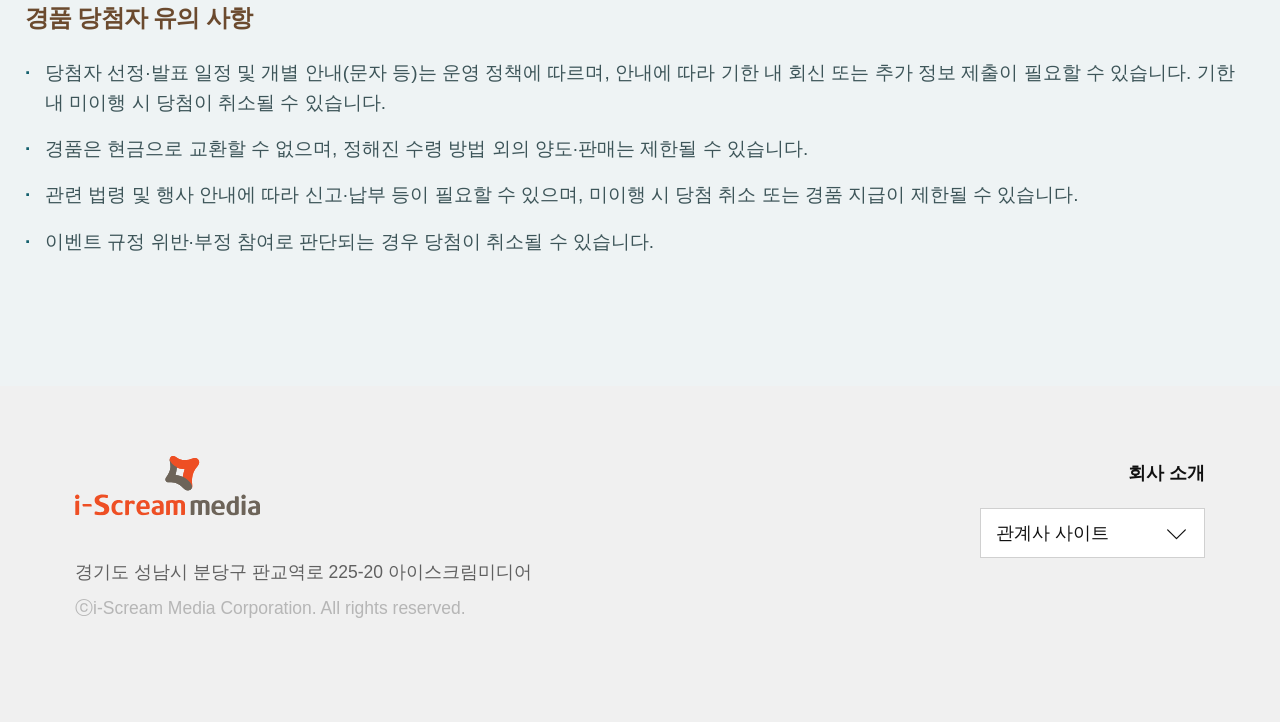
==== commit 0e0dd46f: "Update index.html" ====
--- a/index.html
+++ b/index.html
@@ -1,6 +1,14 @@
 <!DOCTYPE html>
 <html lang="ko">
 <head>
+  <!-- Google tag (gtag.js) -->
+  <script async src="https://www.googletagmanager.com/gtag/js?id=G-8LYS45YT2J"></script>
+  <script>
+    window.dataLayer = window.dataLayer || [];
+    function gtag(){dataLayer.push(arguments);}
+    gtag('js', new Date());
+    gtag('config', 'G-8LYS45YT2J');
+  </script>
   <meta charset="UTF-8" />
   <meta name="viewport" content="width=device-width, initial-scale=1.0" />
   <title>Early Bird Event | 얼리버드 이벤트</title>
@@ -337,33 +345,97 @@
             <input id="email" name="email" type="email" placeholder="example@email.com" autocomplete="email" required />
           </div>
           <div class="form__row">
-            <label for="subject">과목</label>
-            <select id="subject" name="subject" required>
-              <option value="">선택해 주세요</option>
-              <option value="수학">수학</option>
-              <option value="영어">영어</option>
-            </select>
-          </div>
-          <div class="form__row">
-            <label for="grade">학년</label>
-            <select id="grade" name="grade" required>
-              <option value="">선택해 주세요</option>
-              <option value="3학년">3학년</option>
-              <option value="4학년">4학년</option>
-              <option value="5학년">5학년</option>
-              <option value="6학년">6학년</option>
-            </select>
-          </div>
-          <div class="form__row">
-            <label for="accounts">계정수</label>
-            <p class="form__hint">※계정수는 교사용, 학생용 계정수를 모두 포함해서 써주세요.</p>
-            <input
-              id="accounts"
-              name="accounts"
-              type="text"
-              placeholder="예: 교사용 5 / 학생용 28"
-              required
-            />
+            <label>신청 과목·학년</label>
+            <p class="form__hint">※ 필요한 학년을 여러 개 선택할 수 있습니다. 계정수는 교사용·학생용을 모두 포함해 주세요.</p>
+            <div class="book-picker" id="book-picker">
+              <div class="book-picker__group" data-subject="수학">
+                <div class="book-picker__head">
+                  <label class="book-picker__subject-check">
+                    <input type="checkbox" class="book-picker__subject-toggle" data-subject="수학" />
+                    <span class="book-picker__check" aria-hidden="true"></span>
+                  </label>
+                  <button type="button" class="book-picker__toggle" aria-expanded="false">
+                    <span class="book-picker__badge book-picker__badge--math">초등 수학</span>
+                    <span class="book-picker__author">김성여 저자</span>
+                    <span class="book-picker__chevron" aria-hidden="true"></span>
+                  </button>
+                </div>
+                <div class="book-picker__body" hidden>
+                  <label class="book-picker__item">
+                    <input type="checkbox" class="book-picker__grade" data-subject="수학" data-label="수학 3" />
+                    <span class="book-picker__check" aria-hidden="true"></span>
+                    <span class="book-picker__name">수학 3</span>
+                    <input type="number" class="book-picker__count" min="1" step="1" inputmode="numeric" placeholder="사용 인원 수" disabled />
+                    <span class="book-picker__unit">명</span>
+                  </label>
+                  <label class="book-picker__item">
+                    <input type="checkbox" class="book-picker__grade" data-subject="수학" data-label="수학 4" />
+                    <span class="book-picker__check" aria-hidden="true"></span>
+                    <span class="book-picker__name">수학 4</span>
+                    <input type="number" class="book-picker__count" min="1" step="1" inputmode="numeric" placeholder="사용 인원 수" disabled />
+                    <span class="book-picker__unit">명</span>
+                  </label>
+                  <label class="book-picker__item">
+                    <input type="checkbox" class="book-picker__grade" data-subject="수학" data-label="수학 5" />
+                    <span class="book-picker__check" aria-hidden="true"></span>
+                    <span class="book-picker__name">수학 5</span>
+                    <input type="number" class="book-picker__count" min="1" step="1" inputmode="numeric" placeholder="사용 인원 수" disabled />
+                    <span class="book-picker__unit">명</span>
+                  </label>
+                  <label class="book-picker__item">
+                    <input type="checkbox" class="book-picker__grade" data-subject="수학" data-label="수학 6" />
+                    <span class="book-picker__check" aria-hidden="true"></span>
+                    <span class="book-picker__name">수학 6</span>
+                    <input type="number" class="book-picker__count" min="1" step="1" inputmode="numeric" placeholder="사용 인원 수" disabled />
+                    <span class="book-picker__unit">명</span>
+                  </label>
+                </div>
+              </div>
+
+              <div class="book-picker__group" data-subject="영어">
+                <div class="book-picker__head">
+                  <label class="book-picker__subject-check">
+                    <input type="checkbox" class="book-picker__subject-toggle" data-subject="영어" />
+                    <span class="book-picker__check" aria-hidden="true"></span>
+                  </label>
+                  <button type="button" class="book-picker__toggle" aria-expanded="false">
+                    <span class="book-picker__badge book-picker__badge--eng">초등 영어</span>
+                    <span class="book-picker__author">박유미 저자</span>
+                    <span class="book-picker__chevron" aria-hidden="true"></span>
+                  </button>
+                </div>
+                <div class="book-picker__body" hidden>
+                  <label class="book-picker__item">
+                    <input type="checkbox" class="book-picker__grade" data-subject="영어" data-label="영어 3" />
+                    <span class="book-picker__check" aria-hidden="true"></span>
+                    <span class="book-picker__name">영어 3</span>
+                    <input type="number" class="book-picker__count" min="1" step="1" inputmode="numeric" placeholder="사용 인원 수" disabled />
+                    <span class="book-picker__unit">명</span>
+                  </label>
+                  <label class="book-picker__item">
+                    <input type="checkbox" class="book-picker__grade" data-subject="영어" data-label="영어 4" />
+                    <span class="book-picker__check" aria-hidden="true"></span>
+                    <span class="book-picker__name">영어 4</span>
+                    <input type="number" class="book-picker__count" min="1" step="1" inputmode="numeric" placeholder="사용 인원 수" disabled />
+                    <span class="book-picker__unit">명</span>
+                  </label>
+                  <label class="book-picker__item">
+                    <input type="checkbox" class="book-picker__grade" data-subject="영어" data-label="영어 5" />
+                    <span class="book-picker__check" aria-hidden="true"></span>
+                    <span class="book-picker__name">영어 5</span>
+                    <input type="number" class="book-picker__count" min="1" step="1" inputmode="numeric" placeholder="사용 인원 수" disabled />
+                    <span class="book-picker__unit">명</span>
+                  </label>
+                  <label class="book-picker__item">
+                    <input type="checkbox" class="book-picker__grade" data-subject="영어" data-label="영어 6" />
+                    <span class="book-picker__check" aria-hidden="true"></span>
+                    <span class="book-picker__name">영어 6</span>
+                    <input type="number" class="book-picker__count" min="1" step="1" inputmode="numeric" placeholder="사용 인원 수" disabled />
+                    <span class="book-picker__unit">명</span>
+                  </label>
+                </div>
+              </div>
+            </div>
           </div>
           <div class="form__row">
             <label for="gift">선물 구성</label>
--- a/css/styles.css
+++ b/css/styles.css
@@ -1728,6 +1728,186 @@
   word-break: keep-all;
 }
 
+.book-picker {
+  display: grid;
+  gap: 0.65rem;
+}
+
+.book-picker__group {
+  border: 1px solid rgba(255, 255, 255, 0.2);
+  border-radius: 12px;
+  overflow: hidden;
+  background: rgba(255, 255, 255, 0.04);
+}
+
+.book-picker__head {
+  display: grid;
+  grid-template-columns: auto 1fr;
+  align-items: center;
+  gap: 0.55rem;
+  padding: 0.75rem 0.85rem;
+  background: rgba(255, 255, 255, 0.06);
+}
+
+.book-picker__subject-check {
+  display: inline-flex;
+  align-items: center;
+  margin: 0;
+  cursor: pointer;
+}
+
+.book-picker__subject-check input,
+.book-picker__item > input[type="checkbox"] {
+  position: absolute;
+  opacity: 0;
+  pointer-events: none;
+}
+
+.book-picker__check {
+  width: 1.25rem;
+  height: 1.25rem;
+  border: 1.5px solid rgba(255, 255, 255, 0.45);
+  border-radius: 4px;
+  background: transparent;
+  flex-shrink: 0;
+}
+
+.book-picker__subject-check input:checked + .book-picker__check,
+.book-picker__item > input[type="checkbox"]:checked + .book-picker__check {
+  border-color: #ff6b00;
+  background: #ff6b00
+    url("data:image/svg+xml,%3Csvg xmlns='http://www.w3.org/2000/svg' viewBox='0 0 16 16' fill='none'%3E%3Cpath d='M3.5 8.2L6.4 11l6.1-6.5' stroke='white' stroke-width='2.2' stroke-linecap='round' stroke-linejoin='round'/%3E%3C/svg%3E")
+    center / 0.85rem no-repeat;
+}
+
+.book-picker__toggle {
+  display: grid;
+  grid-template-columns: auto 1fr auto;
+  align-items: center;
+  gap: 0.55rem;
+  width: 100%;
+  padding: 0;
+  border: 0;
+  background: transparent;
+  color: inherit;
+  text-align: left;
+  cursor: pointer;
+  font: inherit;
+}
+
+.book-picker__badge {
+  display: inline-flex;
+  align-items: center;
+  min-height: 1.7rem;
+  padding: 0.15rem 0.7rem;
+  border-radius: 999px;
+  color: #fff;
+  font-size: 0.82rem;
+  font-weight: 700;
+  letter-spacing: -0.01em;
+}
+
+.book-picker__badge--math {
+  background: #2f6bff;
+}
+
+.book-picker__badge--eng {
+  background: #1fa37a;
+}
+
+.book-picker__author {
+  color: rgba(255, 255, 255, 0.88);
+  font-size: 0.92rem;
+  font-weight: 600;
+}
+
+.book-picker__chevron {
+  width: 0.55rem;
+  height: 0.55rem;
+  border-right: 2px solid rgba(255, 255, 255, 0.7);
+  border-bottom: 2px solid rgba(255, 255, 255, 0.7);
+  transform: rotate(45deg);
+  transition: transform 0.2s ease;
+}
+
+.book-picker__group.is-open .book-picker__chevron {
+  transform: rotate(-135deg);
+  margin-top: 0.25rem;
+}
+
+.book-picker__body {
+  display: none;
+  gap: 0.35rem;
+  padding: 0.55rem 0.75rem 0.85rem;
+  background: rgba(0, 0, 0, 0.18);
+}
+
+.book-picker__group.is-open .book-picker__body {
+  display: grid;
+}
+
+.book-picker__body[hidden] {
+  display: none !important;
+}
+
+.book-picker__item {
+  display: grid;
+  grid-template-columns: auto 1fr minmax(7.5rem, 9rem) auto;
+  align-items: center;
+  gap: 0.55rem;
+  margin: 0;
+  padding: 0.45rem 0.35rem;
+  font-weight: 500;
+  cursor: pointer;
+}
+
+.book-picker__name {
+  font-size: 0.95rem;
+}
+
+.book-picker__count {
+  width: 100%;
+  min-height: 2.4rem !important;
+  padding: 0.4rem 0.65rem !important;
+  border-radius: 8px !important;
+  text-align: center;
+}
+
+.book-picker__count:disabled {
+  opacity: 0.45;
+  cursor: not-allowed;
+}
+
+.book-picker__unit {
+  color: rgba(255, 255, 255, 0.75);
+  font-size: 0.9rem;
+}
+
+@media (max-width: 560px) {
+  .book-picker__item {
+    grid-template-columns: auto 1fr auto;
+    grid-template-areas:
+      "check name name"
+      "check count unit";
+  }
+
+  .book-picker__item > input[type="checkbox"] + .book-picker__check {
+    grid-area: check;
+  }
+
+  .book-picker__name {
+    grid-area: name;
+  }
+
+  .book-picker__count {
+    grid-area: count;
+  }
+
+  .book-picker__unit {
+    grid-area: unit;
+  }
+}
+
 .optional {
   font-weight: 400;
   opacity: 0.65;
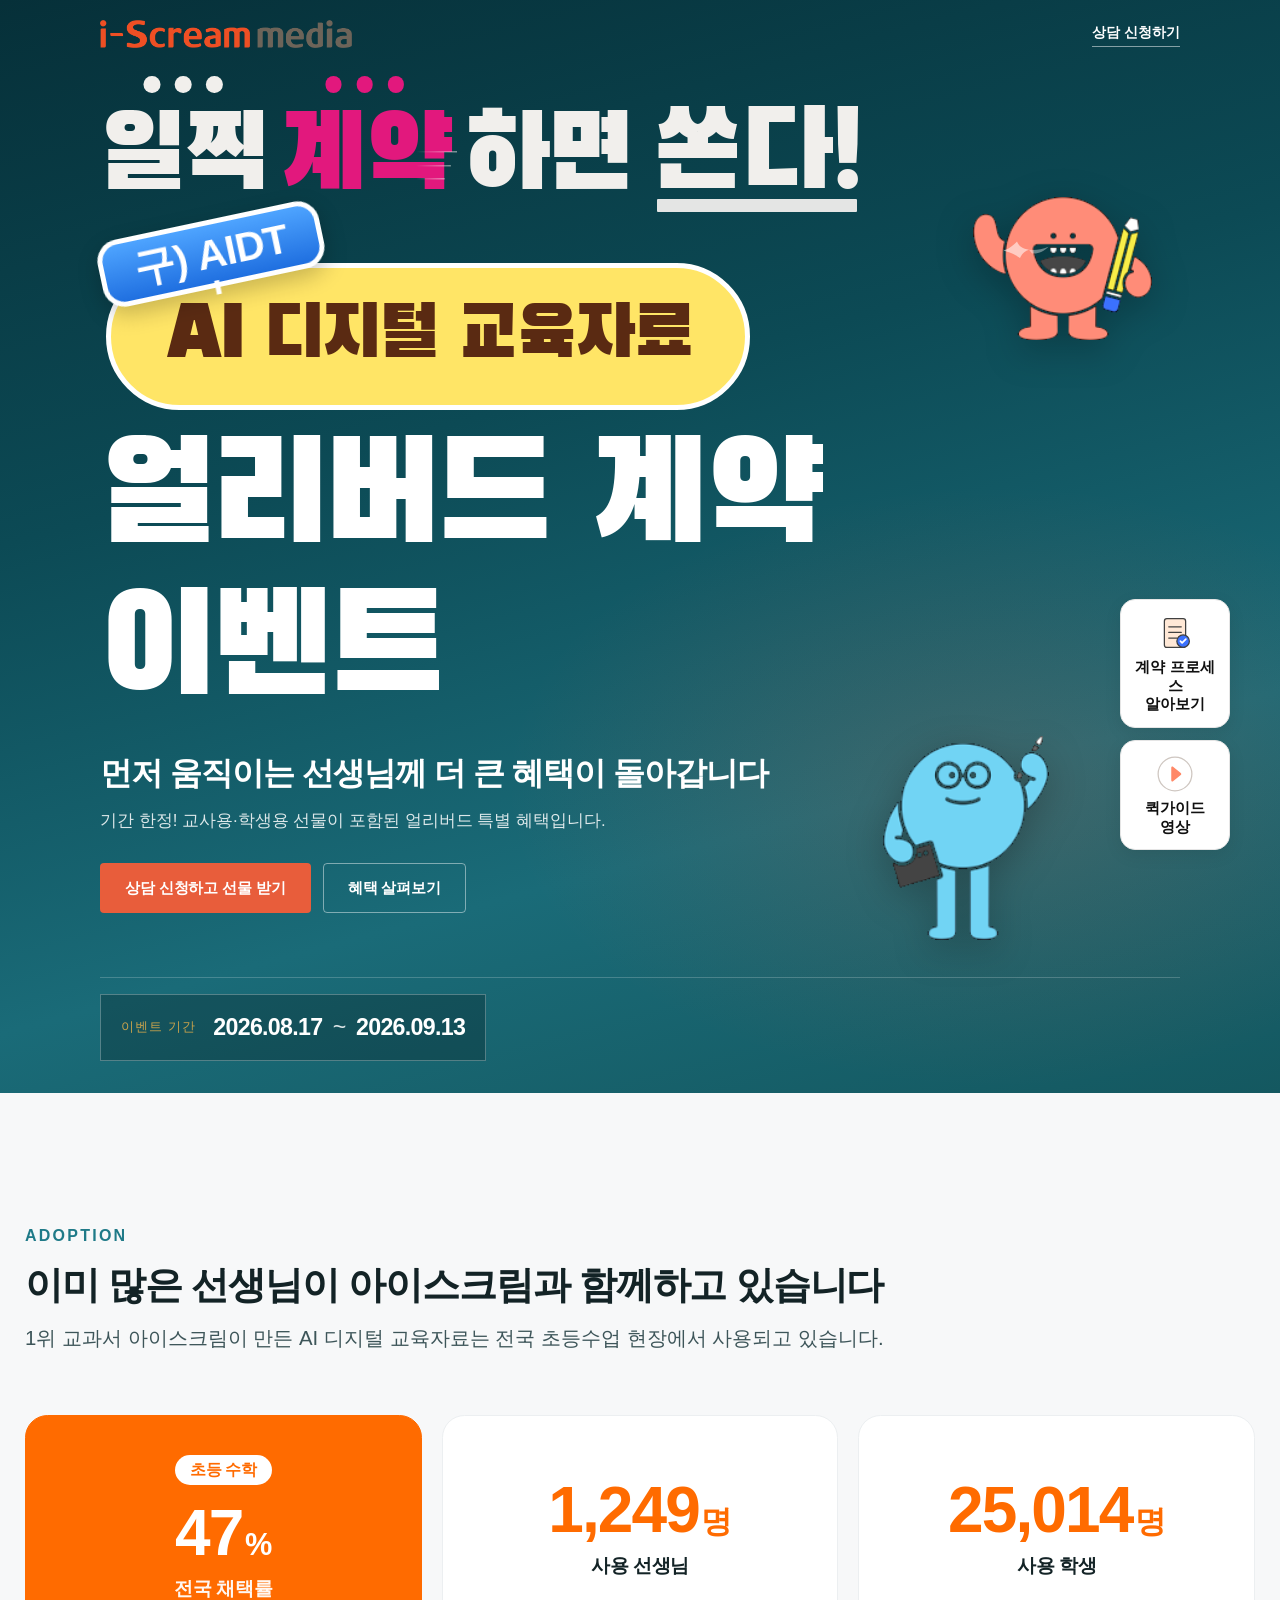
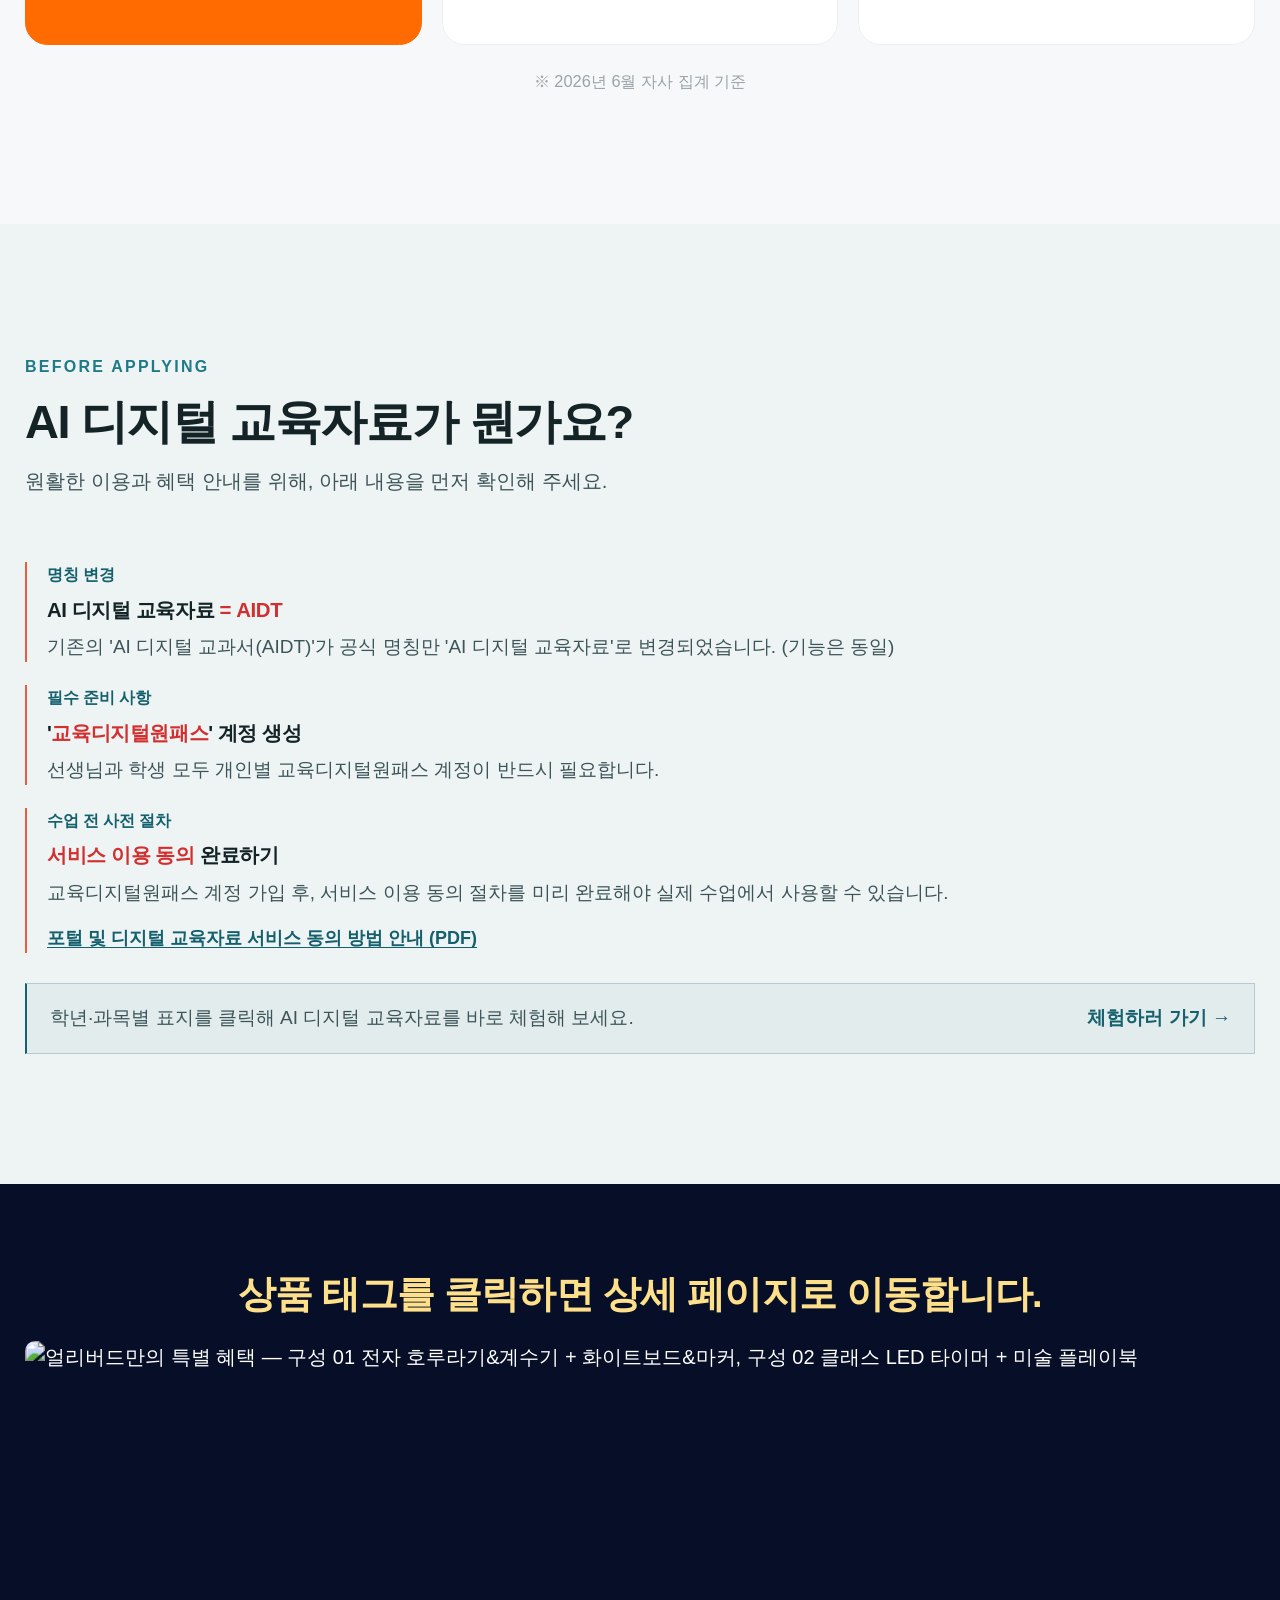
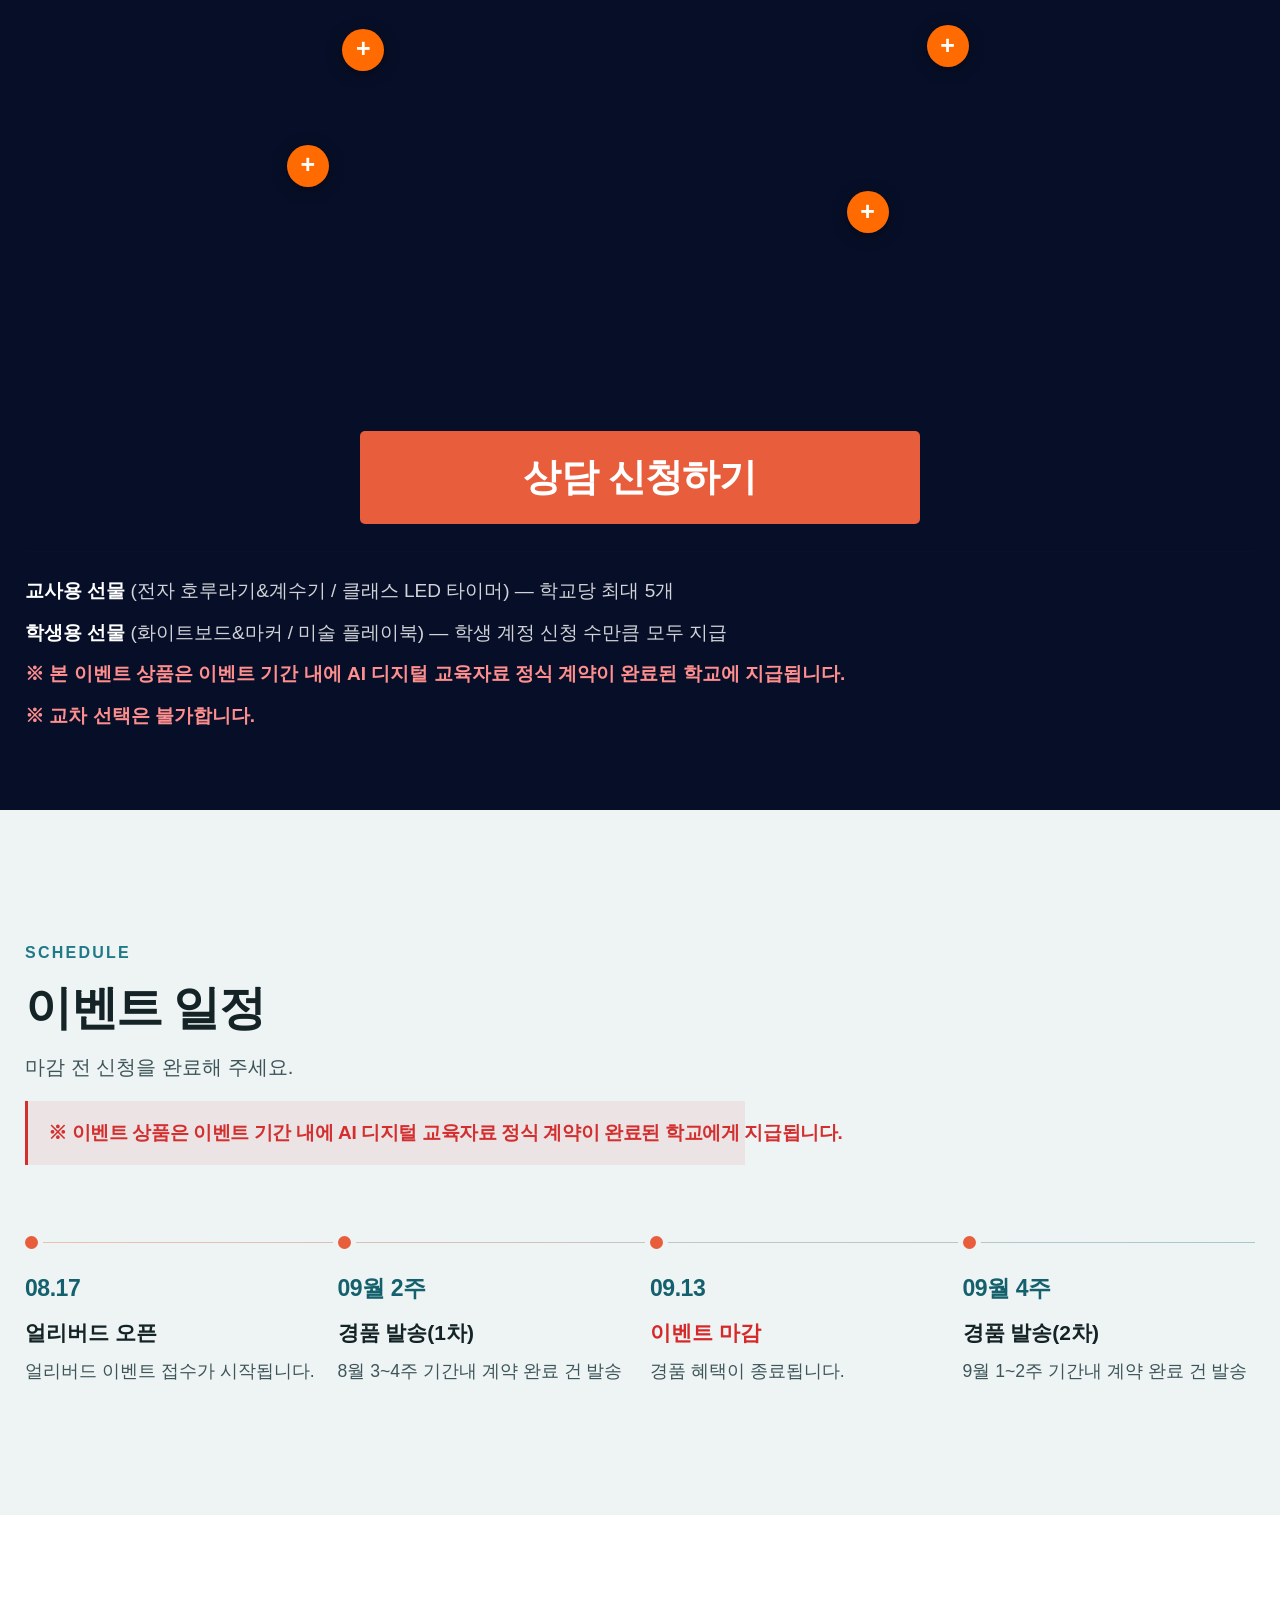
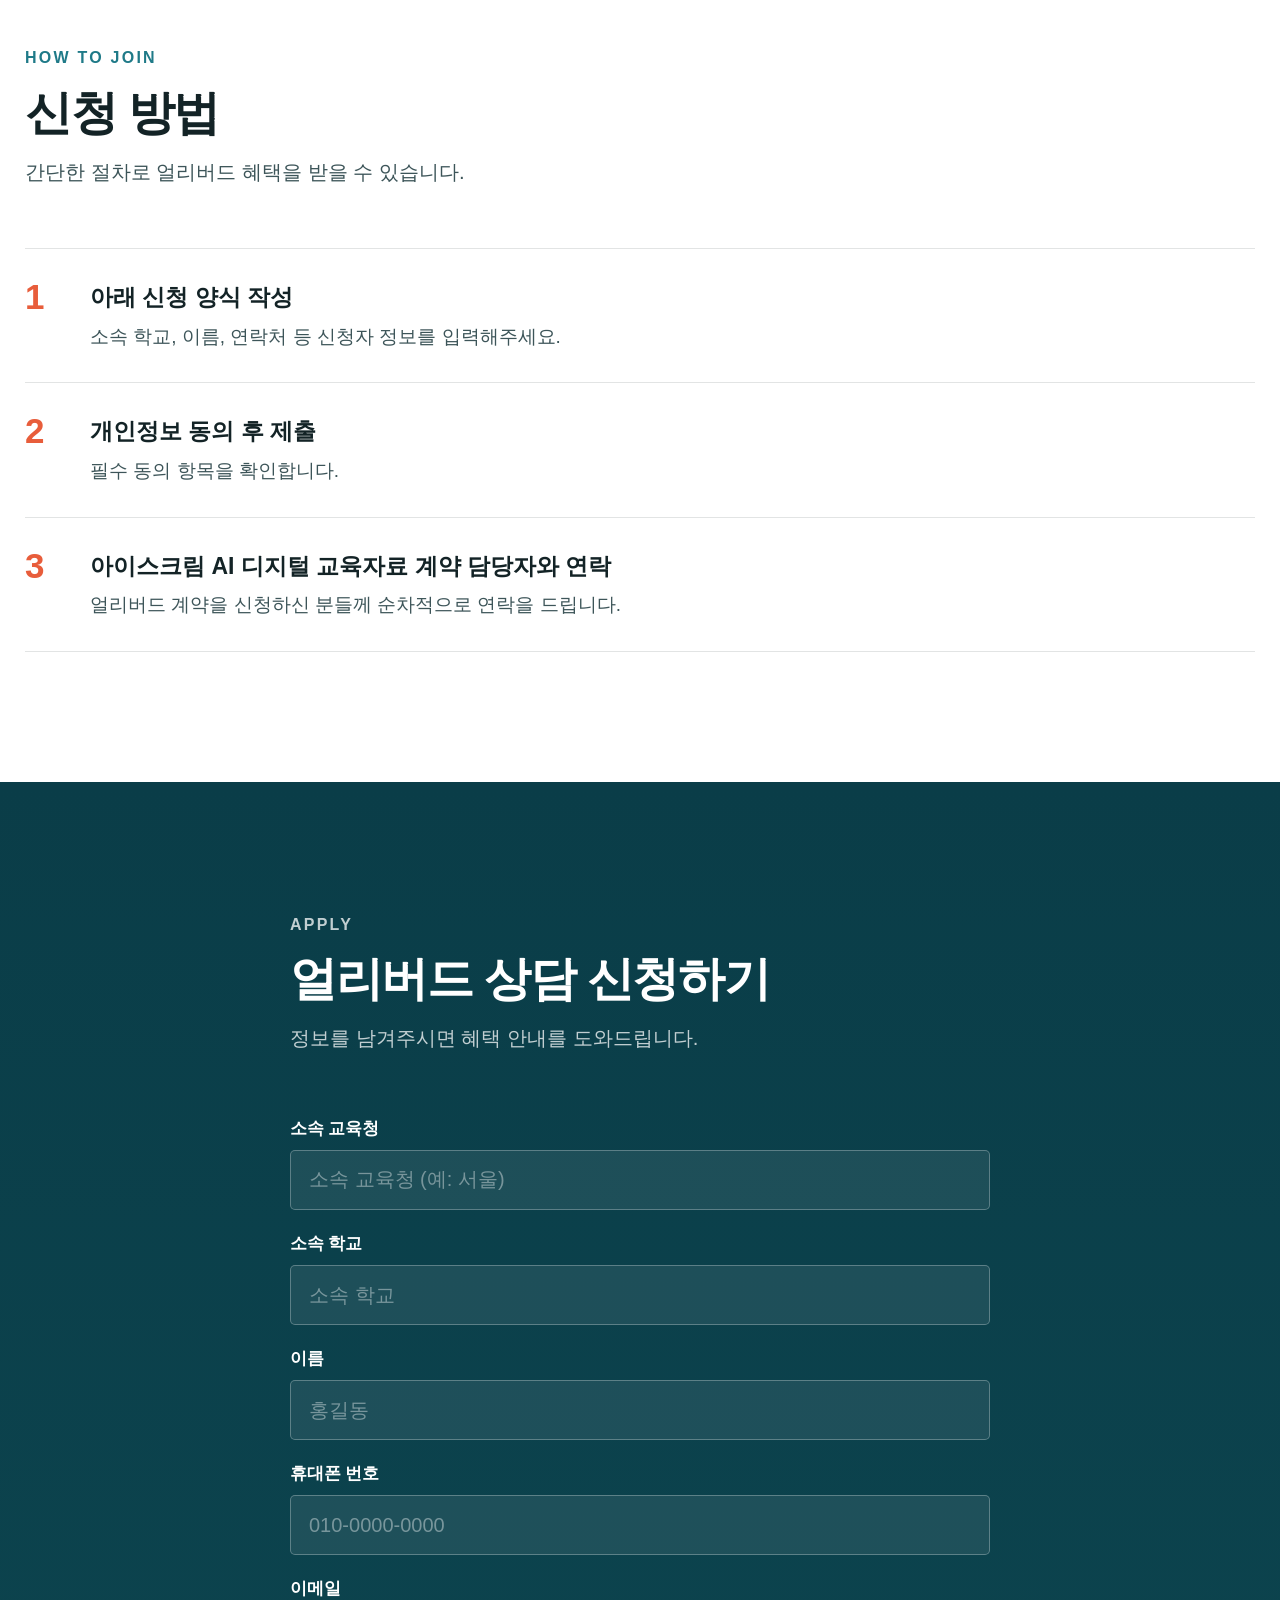
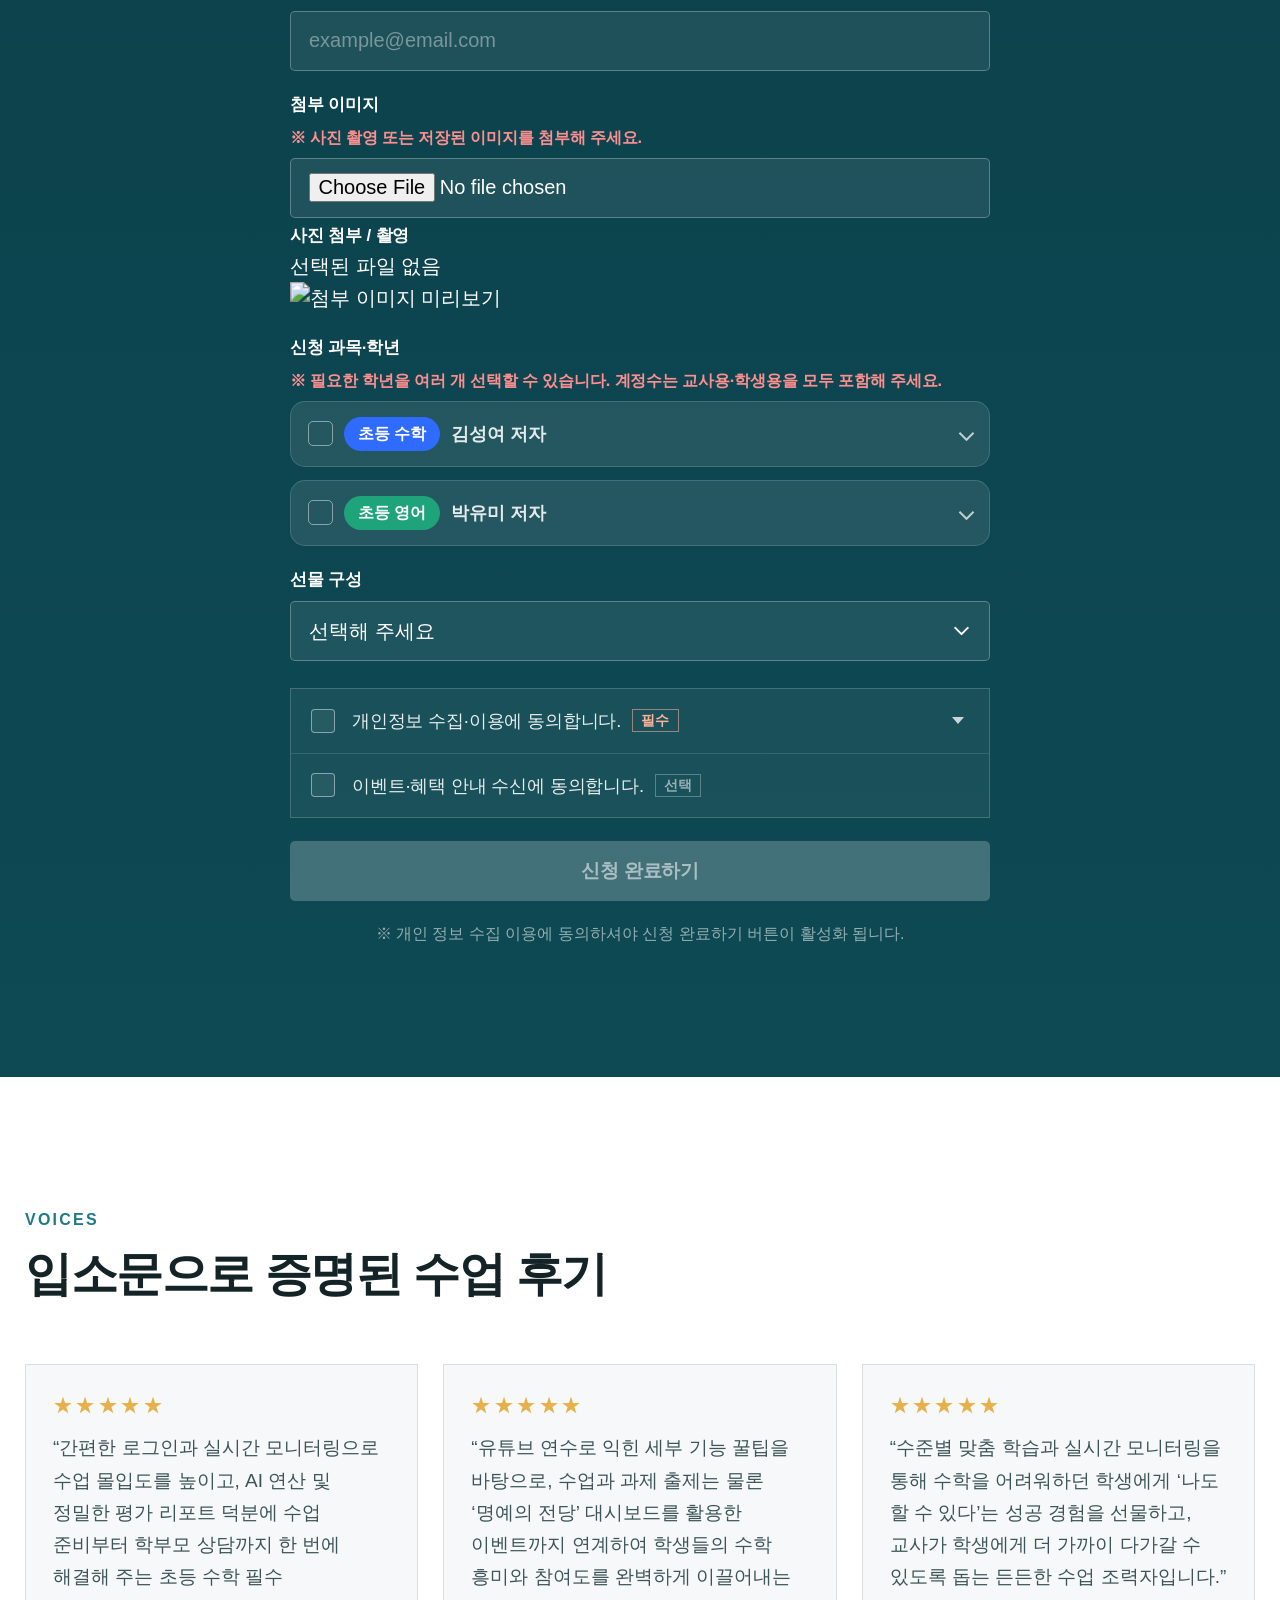
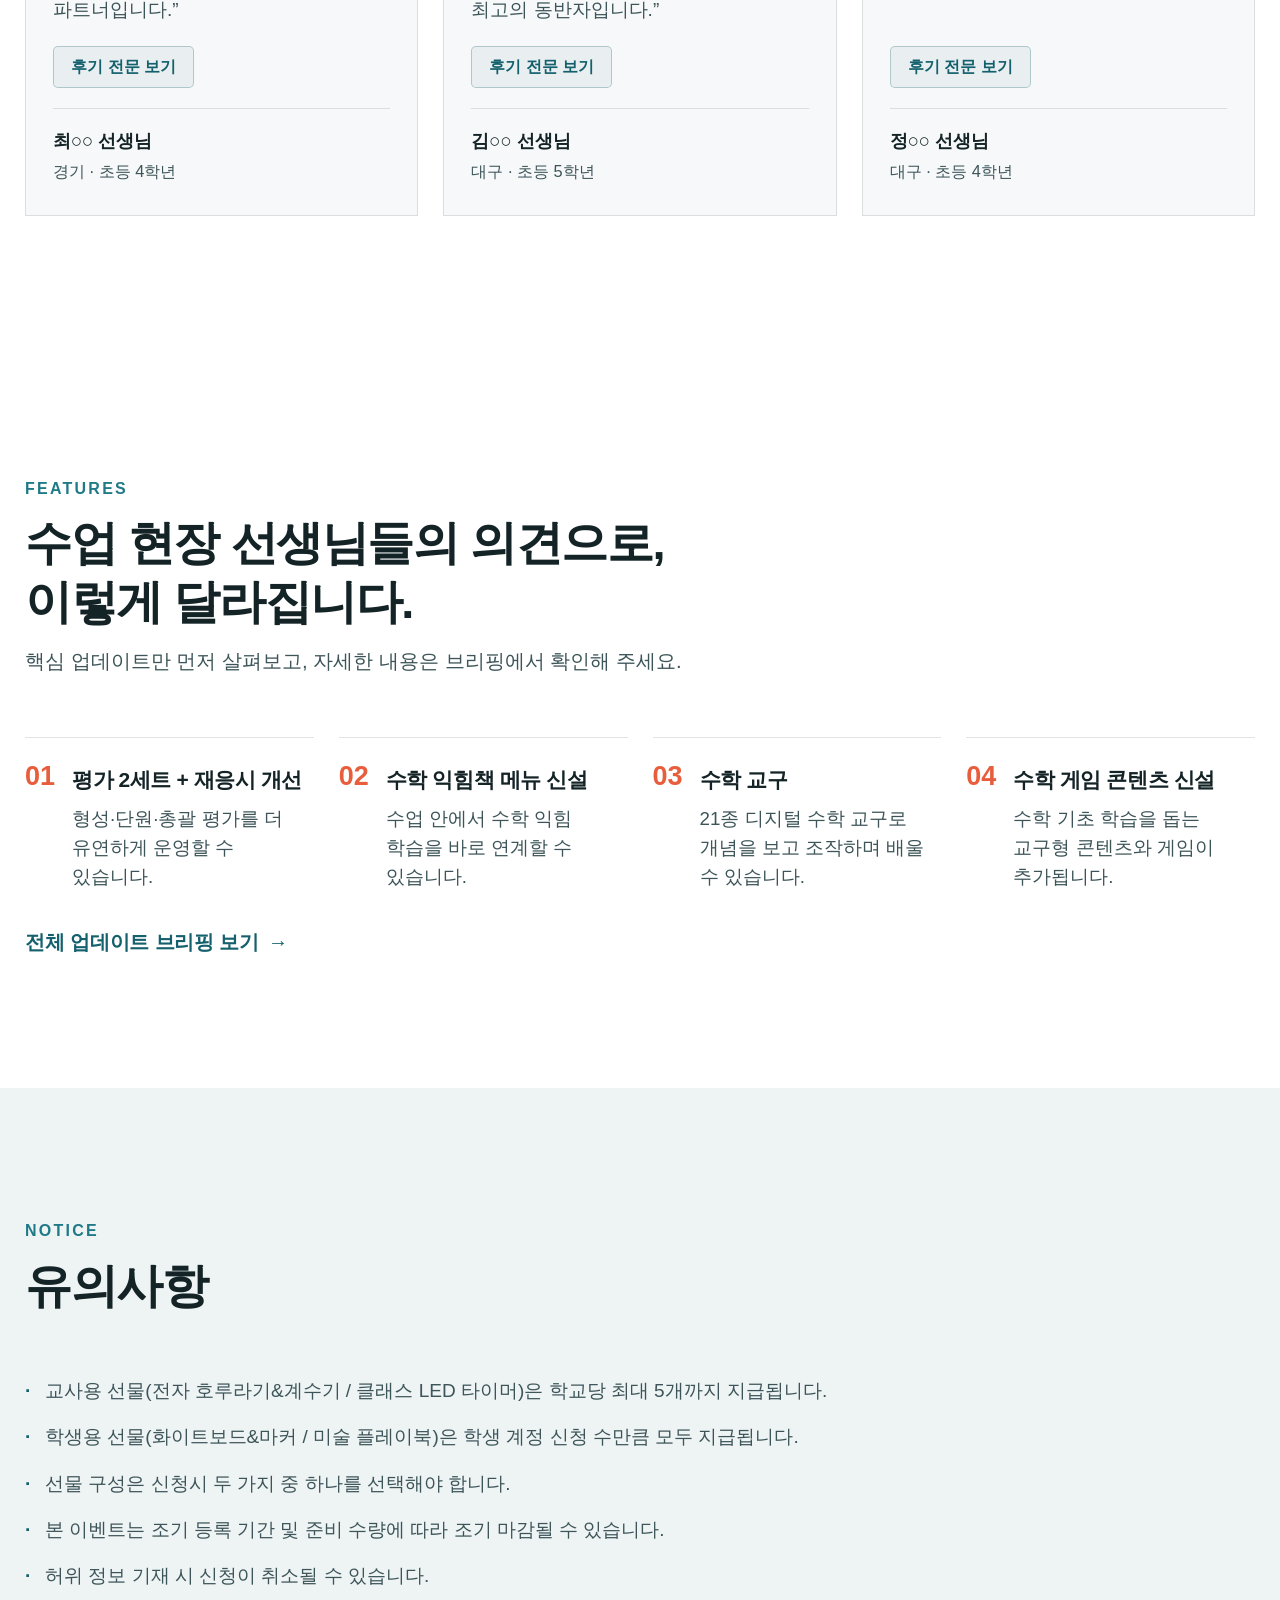
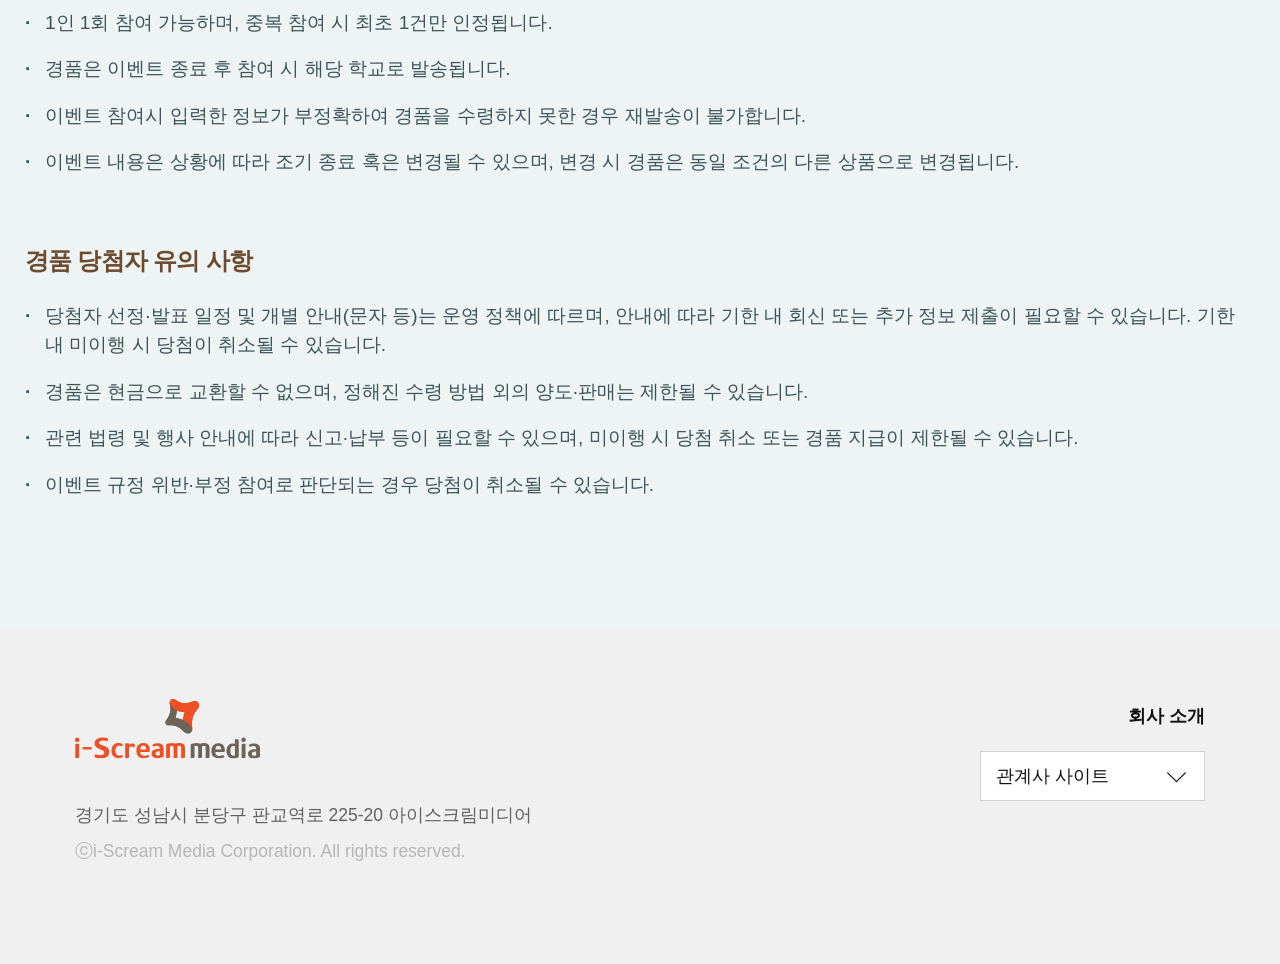
==== commit 927c5ae3: "Update index.html" ====
--- a/index.html
+++ b/index.html
@@ -345,6 +345,24 @@
             <input id="email" name="email" type="email" placeholder="example@email.com" autocomplete="email" required />
           </div>
           <div class="form__row">
+            <label for="photo">첨부 이미지</label>
+            <p class="form__hint">※ 사진 촬영 또는 저장된 이미지를 첨부해 주세요.</p>
+            <div class="photo-field">
+              <input
+                id="photo"
+                name="photo"
+                class="photo-field__input"
+                type="file"
+                accept="image/*"
+                capture="environment"
+                required
+              />
+              <label for="photo" class="photo-field__button">사진 첨부 / 촬영</label>
+              <p class="photo-field__name" id="photo-name">선택된 파일 없음</p>
+              <img class="photo-field__preview" id="photo-preview" alt="첨부 이미지 미리보기" hidden />
+            </div>
+          </div>
+          <div class="form__row">
             <label>신청 과목·학년</label>
             <p class="form__hint">※ 필요한 학년을 여러 개 선택할 수 있습니다. 계정수는 교사용·학생용을 모두 포함해 주세요.</p>
             <div class="book-picker" id="book-picker">
